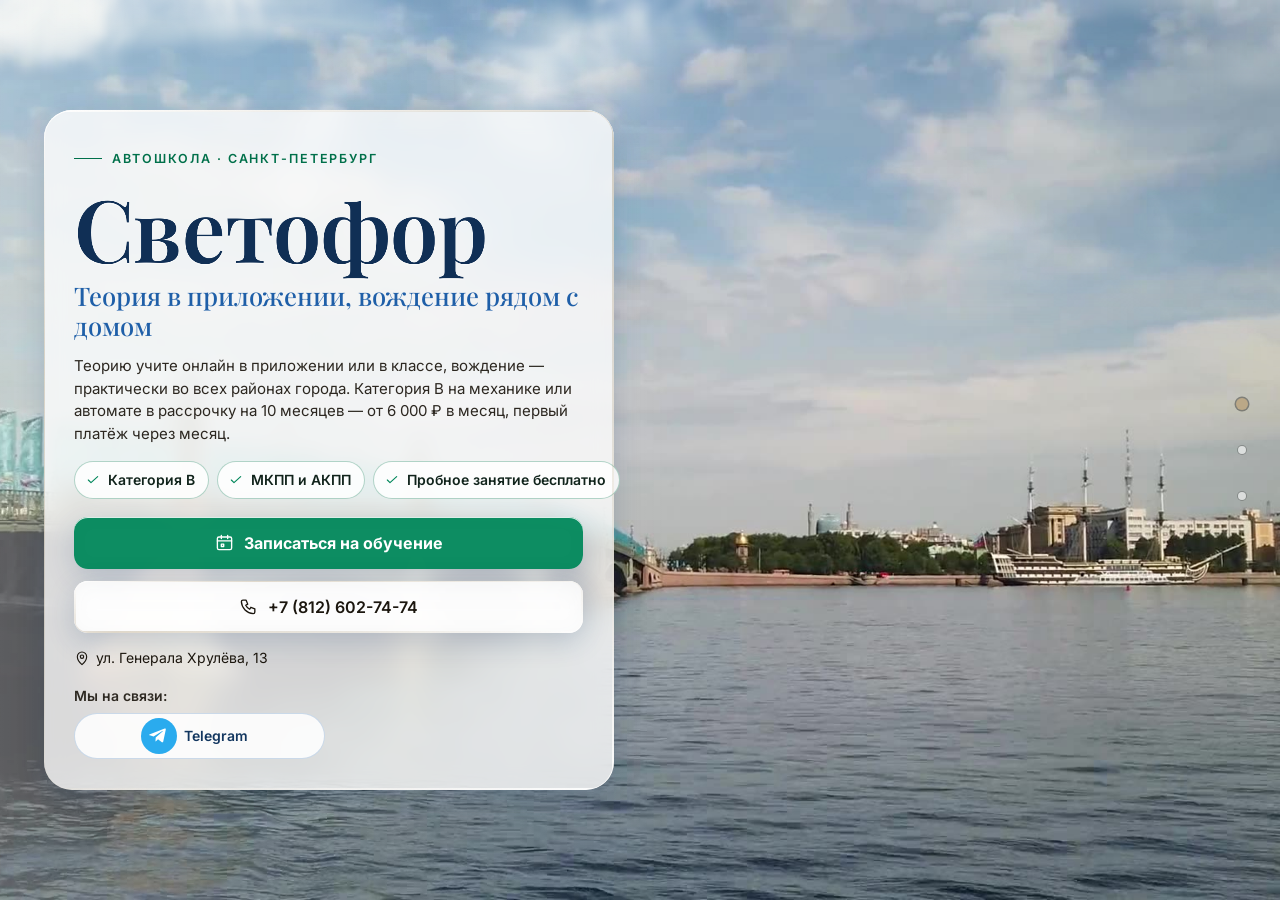
==== index.html @ c4e48874 "Автошкола «Светофор»: этап 1 — главная, цены, контакты (яркая версия)" ====
<!DOCTYPE html>
<html lang="ru" data-theme="light">
<head>
<meta charset="utf-8">
<meta name="viewport" content="width=device-width, initial-scale=1, viewport-fit=cover">
<title>Автошкола «Светофор» — права категории B в Санкт-Петербурге: теория в приложении, рассрочка от 6 000 ₽ в месяц</title>
<meta name="description" content="Автошкола «Светофор»: категория B на механике или автомате, теория онлайн в приложении или в классе, вождение практически во всех районах Петербурга. Рассрочка на 10 месяцев — от 6 000 ₽ в месяц. Телефон +7 (812) 602-74-74.">
<meta name="robots" content="noindex, nofollow, noarchive">
<meta name="geo.region" content="RU-SPE">
<meta name="geo.placename" content="Санкт-Петербург">
<meta name="geo.position" content="59.8944504;30.4585142">
<meta name="ICBM" content="59.8944504, 30.4585142">
<meta property="og:type" content="website">
<meta property="og:locale" content="ru_RU">
<meta property="og:site_name" content="Автошкола «Светофор»">
<meta property="og:title" content="Автошкола «Светофор» — права категории B в Санкт-Петербурге: теория в приложении, рассрочка от 6 000 ₽ в месяц">
<meta property="og:description" content="Автошкола «Светофор»: категория B на механике или автомате, теория онлайн в приложении или в классе, вождение практически во всех районах Петербурга. Рассрочка на 10 месяцев — от 6 000 ₽ в месяц. Телефон +7 (812) 602-74-74.">
<meta name="twitter:card" content="summary_large_image">
<meta name="twitter:title" content="Автошкола «Светофор» — права категории B в Санкт-Петербурге: теория в приложении, рассрочка от 6 000 ₽ в месяц">
<meta name="twitter:description" content="Автошкола «Светофор»: категория B на механике или автомате, теория онлайн в приложении или в классе, вождение практически во всех районах Петербурга. Рассрочка на 10 месяцев — от 6 000 ₽ в месяц. Телефон +7 (812) 602-74-74.">
<meta name="theme-color" content="#eefaf5">
<link rel="icon" href="data:image/svg+xml,%3Csvg%20xmlns%3D%22http%3A//www.w3.org/2000/svg%22%20viewBox%3D%220%200%2064%2064%22%3E%3Crect%20width%3D%2264%22%20height%3D%2264%22%20rx%3D%2214%22%20fill%3D%22%231f5fa8%22/%3E%3Ccircle%20cx%3D%2232%22%20cy%3D%2232%22%20r%3D%2217%22%20fill%3D%22none%22%20stroke%3D%22%23fff%22%20stroke-width%3D%225%22/%3E%3Ccircle%20cx%3D%2232%22%20cy%3D%2232%22%20r%3D%225%22%20fill%3D%22%23ffc54d%22/%3E%3C/svg%3E">
<script>document.documentElement.classList.add('js');try{var _i=parseInt(localStorage.getItem('nb_fs2'),10),_f=[1,1.15,1.3,1.5][_i];if(_f)document.documentElement.style.setProperty('--fs',_f)}catch(e){}</script>
<style id="hero-timing">:root{--hero-d:1.2s}</style>
<link rel="preload" as="image" href="img/hero-poster.jpg" fetchpriority="high">
<!-- шрифты лежат внутри сайта: Google Fonts у российской аудитории режется -->
<style>
@font-face{font-family:'Inter';font-style:normal;font-weight:400;font-display:swap;src:url(assets/fonts/inter-400-cyrillic-ext.woff2) format('woff2');unicode-range:U+0460-052F, U+1C80-1C8A, U+20B4, U+2DE0-2DFF, U+A640-A69F, U+FE2E-FE2F}
@font-face{font-family:'Inter';font-style:normal;font-weight:400;font-display:swap;src:url(assets/fonts/inter-400-cyrillic.woff2) format('woff2');unicode-range:U+0301, U+0400-045F, U+0490-0491, U+04B0-04B1, U+2116}
@font-face{font-family:'Inter';font-style:normal;font-weight:400;font-display:swap;src:url(assets/fonts/inter-400-latin-ext.woff2) format('woff2');unicode-range:U+0100-02BA, U+02BD-02C5, U+02C7-02CC, U+02CE-02D7, U+02DD-02FF, U+0304, U+0308, U+0329, U+1D00-1DBF, U+1E00-1E9F, U+1EF2-1EFF, U+2020, U+20A0-20AB, U+20AD-20C0, U+2113, U+2C60-2C7F, U+A720-A7FF}
@font-face{font-family:'Inter';font-style:normal;font-weight:400;font-display:swap;src:url(assets/fonts/inter-400-latin.woff2) format('woff2');unicode-range:U+0000-00FF, U+0131, U+0152-0153, U+02BB-02BC, U+02C6, U+02DA, U+02DC, U+0304, U+0308, U+0329, U+2000-206F, U+20AC, U+2122, U+2191, U+2193, U+2212, U+2215, U+FEFF, U+FFFD}
@font-face{font-family:'Inter';font-style:normal;font-weight:500;font-display:swap;src:url(assets/fonts/inter-500-cyrillic-ext.woff2) format('woff2');unicode-range:U+0460-052F, U+1C80-1C8A, U+20B4, U+2DE0-2DFF, U+A640-A69F, U+FE2E-FE2F}
@font-face{font-family:'Inter';font-style:normal;font-weight:500;font-display:swap;src:url(assets/fonts/inter-500-cyrillic.woff2) format('woff2');unicode-range:U+0301, U+0400-045F, U+0490-0491, U+04B0-04B1, U+2116}
@font-face{font-family:'Inter';font-style:normal;font-weight:500;font-display:swap;src:url(assets/fonts/inter-500-latin-ext.woff2) format('woff2');unicode-range:U+0100-02BA, U+02BD-02C5, U+02C7-02CC, U+02CE-02D7, U+02DD-02FF, U+0304, U+0308, U+0329, U+1D00-1DBF, U+1E00-1E9F, U+1EF2-1EFF, U+2020, U+20A0-20AB, U+20AD-20C0, U+2113, U+2C60-2C7F, U+A720-A7FF}
@font-face{font-family:'Inter';font-style:normal;font-weight:500;font-display:swap;src:url(assets/fonts/inter-500-latin.woff2) format('woff2');unicode-range:U+0000-00FF, U+0131, U+0152-0153, U+02BB-02BC, U+02C6, U+02DA, U+02DC, U+0304, U+0308, U+0329, U+2000-206F, U+20AC, U+2122, U+2191, U+2193, U+2212, U+2215, U+FEFF, U+FFFD}
@font-face{font-family:'Inter';font-style:normal;font-weight:600;font-display:swap;src:url(assets/fonts/inter-600-cyrillic-ext.woff2) format('woff2');unicode-range:U+0460-052F, U+1C80-1C8A, U+20B4, U+2DE0-2DFF, U+A640-A69F, U+FE2E-FE2F}
@font-face{font-family:'Inter';font-style:normal;font-weight:600;font-display:swap;src:url(assets/fonts/inter-600-cyrillic.woff2) format('woff2');unicode-range:U+0301, U+0400-045F, U+0490-0491, U+04B0-04B1, U+2116}
@font-face{font-family:'Inter';font-style:normal;font-weight:600;font-display:swap;src:url(assets/fonts/inter-600-latin-ext.woff2) format('woff2');unicode-range:U+0100-02BA, U+02BD-02C5, U+02C7-02CC, U+02CE-02D7, U+02DD-02FF, U+0304, U+0308, U+0329, U+1D00-1DBF, U+1E00-1E9F, U+1EF2-1EFF, U+2020, U+20A0-20AB, U+20AD-20C0, U+2113, U+2C60-2C7F, U+A720-A7FF}
@font-face{font-family:'Inter';font-style:normal;font-weight:600;font-display:swap;src:url(assets/fonts/inter-600-latin.woff2) format('woff2');unicode-range:U+0000-00FF, U+0131, U+0152-0153, U+02BB-02BC, U+02C6, U+02DA, U+02DC, U+0304, U+0308, U+0329, U+2000-206F, U+20AC, U+2122, U+2191, U+2193, U+2212, U+2215, U+FEFF, U+FFFD}
@font-face{font-family:'Inter';font-style:normal;font-weight:700;font-display:swap;src:url(assets/fonts/inter-700-cyrillic-ext.woff2) format('woff2');unicode-range:U+0460-052F, U+1C80-1C8A, U+20B4, U+2DE0-2DFF, U+A640-A69F, U+FE2E-FE2F}
@font-face{font-family:'Inter';font-style:normal;font-weight:700;font-display:swap;src:url(assets/fonts/inter-700-cyrillic.woff2) format('woff2');unicode-range:U+0301, U+0400-045F, U+0490-0491, U+04B0-04B1, U+2116}
@font-face{font-family:'Inter';font-style:normal;font-weight:700;font-display:swap;src:url(assets/fonts/inter-700-latin-ext.woff2) format('woff2');unicode-range:U+0100-02BA, U+02BD-02C5, U+02C7-02CC, U+02CE-02D7, U+02DD-02FF, U+0304, U+0308, U+0329, U+1D00-1DBF, U+1E00-1E9F, U+1EF2-1EFF, U+2020, U+20A0-20AB, U+20AD-20C0, U+2113, U+2C60-2C7F, U+A720-A7FF}
@font-face{font-family:'Inter';font-style:normal;font-weight:700;font-display:swap;src:url(assets/fonts/inter-700-latin.woff2) format('woff2');unicode-range:U+0000-00FF, U+0131, U+0152-0153, U+02BB-02BC, U+02C6, U+02DA, U+02DC, U+0304, U+0308, U+0329, U+2000-206F, U+20AC, U+2122, U+2191, U+2193, U+2212, U+2215, U+FEFF, U+FFFD}
@font-face{font-family:'Playfair Display';font-style:normal;font-weight:500;font-display:swap;src:url(assets/fonts/playfair-display-500-cyrillic.woff2) format('woff2');unicode-range:U+0301, U+0400-045F, U+0490-0491, U+04B0-04B1, U+2116}
@font-face{font-family:'Playfair Display';font-style:normal;font-weight:500;font-display:swap;src:url(assets/fonts/playfair-display-500-latin-ext.woff2) format('woff2');unicode-range:U+0100-02BA, U+02BD-02C5, U+02C7-02CC, U+02CE-02D7, U+02DD-02FF, U+0304, U+0308, U+0329, U+1D00-1DBF, U+1E00-1E9F, U+1EF2-1EFF, U+2020, U+20A0-20AB, U+20AD-20C0, U+2113, U+2C60-2C7F, U+A720-A7FF}
@font-face{font-family:'Playfair Display';font-style:normal;font-weight:500;font-display:swap;src:url(assets/fonts/playfair-display-500-latin.woff2) format('woff2');unicode-range:U+0000-00FF, U+0131, U+0152-0153, U+02BB-02BC, U+02C6, U+02DA, U+02DC, U+0304, U+0308, U+0329, U+2000-206F, U+20AC, U+2122, U+2191, U+2193, U+2212, U+2215, U+FEFF, U+FFFD}
@font-face{font-family:'Playfair Display';font-style:normal;font-weight:600;font-display:swap;src:url(assets/fonts/playfair-display-600-cyrillic.woff2) format('woff2');unicode-range:U+0301, U+0400-045F, U+0490-0491, U+04B0-04B1, U+2116}
@font-face{font-family:'Playfair Display';font-style:normal;font-weight:600;font-display:swap;src:url(assets/fonts/playfair-display-600-latin-ext.woff2) format('woff2');unicode-range:U+0100-02BA, U+02BD-02C5, U+02C7-02CC, U+02CE-02D7, U+02DD-02FF, U+0304, U+0308, U+0329, U+1D00-1DBF, U+1E00-1E9F, U+1EF2-1EFF, U+2020, U+20A0-20AB, U+20AD-20C0, U+2113, U+2C60-2C7F, U+A720-A7FF}
@font-face{font-family:'Playfair Display';font-style:normal;font-weight:600;font-display:swap;src:url(assets/fonts/playfair-display-600-latin.woff2) format('woff2');unicode-range:U+0000-00FF, U+0131, U+0152-0153, U+02BB-02BC, U+02C6, U+02DA, U+02DC, U+0304, U+0308, U+0329, U+2000-206F, U+20AC, U+2122, U+2191, U+2193, U+2212, U+2215, U+FEFF, U+FFFD}
/* ===== Notary site — generator stylesheet (light warm base, dark theme by toggle) ===== */
:root{
  --p100:#665230; --p90:#97825e; --p80:#bba887; --p70:#c2b9a9; --p50:#dad5ce; --p40:#e0dedb;
  --p30:#eeece9; --p20:#f1f1f0; --p10:#f8f8f8; --n100:#0e0f11; --n90:#3c404b; --n10:#fff;

  --bg:var(--p10); --bg2:var(--p20); --bg3:var(--p30); --card:var(--n10); --text:var(--n100); --muted:var(--n90);
  --line:var(--p50); --line2:var(--p40); --accent:var(--p90); --accent-d:var(--p100); --accent-l:var(--p80); --accent-soft:var(--p30);
  --on-accent:#fff; --shadow:0 1px 10px rgba(51,51,51,.10); --shadow-lg:0 12px 40px rgba(30,24,10,.14);
  --hero-ov1:rgba(14,15,17,.72); --hero-ov2:rgba(14,15,17,.30); --sec-ov:rgba(248,248,248,.72);
  --ok:#2e8b57; --bad:#b4453b;
  /* те же цвета составляющими: rgba() понимают все браузеры, color-mix() — нет */
  --bg-rgb:248,248,248; --card-rgb:255,255,255; --accent-rgb:151,130,94; --ok-rgb:46,139,87;

  --zc:var(--fs); --fs:1; --vwu:calc(1vw / var(--fs)); --vhu:calc(1vh / var(--fs));   /* масштаб текста (А−/А+) и «честные» vw/vh под ним */
  --hdr-h:68px; --bar-h:70px; --vh:calc(100*var(--vhu)); --gap:24px; --radius:14px; --radius-s:10px;
  --font:"Inter",Tahoma,Arial,sans-serif; --serif:"Playfair Display",Georgia,"Times New Roman",serif;
  --ease:cubic-bezier(.65,.05,.36,1); --speed:520ms;
}
html[data-theme="dark"]{
  --bg:#17150f; --bg2:#1d1a13; --bg3:#252117; --card:#221e15; --text:#f1ebdf; --muted:#b9ae98;
  --line:#3a3325; --line2:#2f2a1e; --accent:#c9b17f; --accent-d:#e0cf9f; --accent-l:#8d7b58; --accent-soft:#2a251a;
  --on-accent:#17150f; --shadow:0 1px 12px rgba(0,0,0,.45); --shadow-lg:0 14px 40px rgba(0,0,0,.55);
  --hero-ov1:rgba(10,9,6,.80); --hero-ov2:rgba(10,9,6,.40); --sec-ov:rgba(16,15,12,.76);
  --bg-rgb:23,21,15; --card-rgb:34,30,21; --accent-rgb:201,177,127;
}

*,*::before,*::after{box-sizing:border-box}
/* А−/А+: весь сайт — шапка, плашки, меню, формы, окна — растёт пропорционально, как при увеличении масштаба в браузере */
html{-webkit-text-size-adjust:100%;scroll-behavior:auto;zoom:var(--fs,1)}
html,body{height:100%;margin:0;overflow:hidden;background:var(--bg);color:var(--text);
  font-family:var(--font);font-size:16px;line-height:1.55;-webkit-font-smoothing:antialiased}
body{overscroll-behavior:none;position:relative}
a{color:inherit;text-decoration:none}
img{display:block;max-width:100%}
button{font:inherit;color:inherit;background:none;border:0;padding:0;cursor:pointer}
input,select,textarea{font:inherit;color:inherit}
h1,h2,h3,h4,p{margin:0}
ul{margin:0;padding:0;list-style:none}
svg{display:block}
.ico{width:22px;height:22px;stroke:currentColor;fill:none;stroke-width:1.7;stroke-linecap:round;stroke-linejoin:round;flex:none}
.vh{position:absolute!important;width:1px;height:1px;overflow:hidden;clip:rect(0 0 0 0);white-space:nowrap}

/* ---------- typography helpers ---------- */
.kicker{display:inline-flex;align-items:center;gap:10px;font-size:13px;font-weight:600;letter-spacing:.14em;text-transform:uppercase;color:var(--accent)}
.kicker::before{content:"";width:28px;height:1px;background:var(--accent)}
.h2{font-size:clamp(26px,calc(3.2*var(--vwu,1vw)),40px);font-weight:600;letter-spacing:-.02em;line-height:1.12;margin-top:10px}
.lead{color:var(--muted);font-size:17px;max-width:640px;margin-top:12px}
.sec-head{margin-bottom:28px}
#contacts .sec-head{margin-bottom:18px}

/* ---------- buttons ---------- */
.btn{display:inline-flex;align-items:center;justify-content:center;gap:10px;min-height:48px;padding:0 22px;border-radius:999px;
  font-weight:600;font-size:15px;line-height:1;border:1.5px solid transparent;transition:background .25s,color .25s,border-color .25s,transform .2s,box-shadow .25s;white-space:nowrap}
.btn:active{transform:translateY(1px)}
.btn-primary{background:var(--accent-d);color:var(--on-accent);border-color:var(--accent-d)}
.btn-primary:hover{background:var(--accent);border-color:var(--accent);color:#fff}
html[data-theme="dark"] .btn-primary:hover{color:#17150f}
.btn-ghost{border-color:var(--line);color:var(--text);background:var(--card)}
.btn-ghost:hover{border-color:var(--accent);color:var(--accent-d)}
.btn-light{background:rgba(255,255,255,.14);color:#fff;border-color:rgba(255,255,255,.55);backdrop-filter:blur(6px)}
.btn-light:hover{background:#fff;color:var(--n100)}
.btn-white{background:#fff;color:var(--n100);border-color:#fff}
.btn-white:hover{background:var(--p30);border-color:var(--p30)}
.btn .ico{width:18px;height:18px}
.btn-sm{min-height:44px;padding:0 16px;font-size:14px}

/* ---------- header ---------- */
.hdr{position:fixed;top:0;left:0;right:0;height:var(--hdr-h);z-index:200;display:flex;align-items:center;
  zoom:calc(1 / var(--zc,1)); --vwu:1vw; --vhu:1vh;   /* А−/А+ шапку не трогают: она всегда как при 100 % (страница в zoom, шапка — встречный zoom) */
  background:rgba(var(--bg-rgb),.88);backdrop-filter:blur(12px);-webkit-backdrop-filter:blur(12px);
  border-bottom:1px solid var(--line2);transition:background .3s}
.hdr-in{width:100%;max-width:1280px;margin:0 auto;padding:0 28px;display:flex;align-items:center;gap:24px}
.brand{display:flex;align-items:center;gap:12px;min-width:0;min-height:44px}
.mono-img{object-fit:contain;background:#fff;padding:2px;box-sizing:border-box}
.mono{width:42px;height:42px;border-radius:12px;background:var(--accent-d);color:var(--on-accent);display:grid;place-items:center;
  font-family:var(--serif);font-size:20px;font-weight:600;flex:none;letter-spacing:.02em}
.brand-t{display:flex;flex-direction:column;line-height:1.15;min-width:0}
.brand-n{font-weight:600;font-size:15px;white-space:nowrap;overflow:hidden;text-overflow:ellipsis}
.brand-s{font-size:13px;color:var(--muted);white-space:nowrap;overflow:hidden;text-overflow:ellipsis}
.nav{display:flex;align-items:center;gap:4px;margin-left:auto}
.nav > li{position:relative}
.nav-a{display:inline-flex;align-items:center;gap:6px;min-height:44px;padding:10px 12px;border-radius:8px;font-size:14px;font-weight:500;color:var(--text);opacity:.8;transition:opacity .2s,background .2s}
.nav-a:hover,.nav-a.cur,.nav > li.open > .nav-a{opacity:1;background:var(--bg3)}
.nav-a .chev{width:14px;height:14px;transition:transform .25s}
.nav > li.open > .nav-a .chev{transform:rotate(180deg)}
.hdr-tools{display:flex;align-items:center;gap:6px;margin-left:8px}
.tool{width:44px;height:44px;border-radius:10px;display:grid;place-items:center;color:var(--text);opacity:.8;transition:background .2s,opacity .2s}
.tool:hover{background:var(--bg3);opacity:1}
.tool .ico{width:20px;height:20px}
.tool-lang{width:auto;padding:0 10px;gap:6px;font-size:13px;font-weight:600;letter-spacing:.04em;display:flex;align-items:center}
.lang-wrap{position:relative}
.lang-dd{position:absolute;right:0;top:calc(100% + 8px);background:var(--card);border:1px solid var(--line);border-radius:12px;box-shadow:var(--shadow-lg);
  padding:6px;min-width:190px;display:none;z-index:210}
.lang-wrap.open .lang-dd{display:block}
.lang-dd button,.lang-dd a{display:flex;width:100%;align-items:center;gap:10px;min-height:44px;padding:9px 12px;border-radius:8px;font-size:14px;text-align:left}
.lang-dd button:hover,.lang-dd a:hover{background:var(--bg3)}
.lang-dd button.cur,.lang-dd a.cur{color:var(--accent-d);font-weight:600}
.lang-dd b{font-size:13px;letter-spacing:.08em;width:26px;color:var(--muted)}
.hdr-book{margin-left:4px}
.burger{display:none}
.moon,.sun{display:none}
html[data-theme="dark"] .sun{display:block}
html:not([data-theme="dark"]) .moon{display:block}

/* mega menu */
.mega{position:absolute;left:50%;top:calc(100% + 10px);transform:translateX(-50%);width:min(980px,calc(calc(100*var(--vwu,1vw)) - 40px));
  background:var(--card);border:1px solid var(--line);border-radius:16px;box-shadow:var(--shadow-lg);padding:20px;display:none;z-index:210}
.nav > li.open > .mega{display:block}
.mega-head{display:flex;justify-content:space-between;align-items:baseline;gap:16px;padding:0 6px 14px;border-bottom:1px solid var(--line2);margin-bottom:12px}
.mega-head b{font-size:14px}
.mega-head span{font-size:13px;color:var(--muted)}
.mega-grid{display:grid;grid-template-columns:repeat(2,1fr);gap:4px}
.mega-it{display:flex;gap:12px;align-items:flex-start;padding:10px 12px;border-radius:10px;text-align:left;width:100%;transition:background .2s}
.mega-it:hover{background:var(--bg3)}
.mega-it .cic{width:38px;height:38px;border-radius:10px;background:var(--accent-soft);color:var(--accent-d);display:grid;place-items:center;flex:none}
.mega-it .cic .ico{width:20px;height:20px}
.mega-it b{display:block;font-size:14px;font-weight:600}
.mega-it small{display:block;font-size:13px;color:var(--muted);line-height:1.35;margin-top:2px}
.mega-it em{font-style:normal;font-size:13px;color:var(--accent);margin-top:3px;display:block}

/* mobile menu */
.mmenu{position:fixed;top:calc(var(--hdr-h) / var(--zc,1));left:0;right:0;bottom:var(--bar-h);z-index:190;background:var(--bg);overflow-y:auto;padding:14px 18px 30px;display:none}
.mmenu.open{display:block}
.mmenu a,.mmenu .macc > button{display:flex;align-items:center;justify-content:space-between;width:100%;padding:14px 6px;border-bottom:1px solid var(--line2);font-size:17px;font-weight:500;text-align:left}
.mmenu .macc > button .chev{width:18px;height:18px;transition:transform .25s}
.mmenu .macc.open > button .chev{transform:rotate(180deg)}
.mmenu .macc-list{display:none;padding:4px 0 8px}
.mmenu .macc.open .macc-list{display:block}
.mmenu .macc-list button{display:flex;align-items:center;gap:12px;width:100%;padding:11px 8px;border-radius:10px;text-align:left;font-size:15px}
.mmenu .macc-list button:hover{background:var(--bg3)}
.mmenu .macc-list .cic{width:32px;height:32px;border-radius:8px;background:var(--accent-soft);color:var(--accent-d);display:grid;place-items:center;flex:none}
.mmenu .macc-list .cic .ico{width:17px;height:17px}
.mmenu-foot{display:flex;flex-wrap:wrap;gap:8px;margin-top:18px}
.mmenu-foot .btn{flex:1}

/* ---------- full-page scroller ---------- */
.fp{position:relative;width:100%;height:var(--vh);overflow:hidden}
.fp-track{will-change:transform;transition:transform var(--speed) var(--ease)}
.fp-track.no-anim{transition:none}
.sec{position:relative;height:var(--vh);width:100%;overflow:hidden}
.sec-scroll{height:100%;overflow-y:auto;overflow-x:hidden;display:flex;flex-direction:column;
  padding:calc(var(--hdr-h) / var(--zc,1) + 20px) 28px calc(var(--bar-h) + 96px);-webkit-overflow-scrolling:touch;scrollbar-width:thin;scrollbar-color:var(--line) transparent}
.wrap{margin:auto;width:100%;max-width:1180px}
.sec-alt{background:var(--bg2)}

/* reveal animation */
.rv{opacity:0;transform:translateY(18px);transition:opacity .7s ease,transform .7s ease;transition-delay:calc(var(--i,0) * 90ms)}
.sec.active .rv{opacity:1;transform:none}

/* side dots */
.dots{position:fixed;right:16px;top:50%;transform:translateY(-50%);z-index:150;display:flex;flex-direction:column;gap:2px}
.dots button{position:relative;width:44px;height:44px;display:grid;place-items:center}
.dots button::after{content:"";width:8px;height:8px;border-radius:50%;background:var(--muted);opacity:.45;transition:transform .25s,opacity .25s,background .25s}
.dots button:hover::after{opacity:.9}
.dots button.cur::after{background:var(--accent);opacity:1;transform:scale(1.5)}
.dots button span{position:absolute;right:32px;top:50%;transform:translateY(-50%) translateX(6px);background:var(--n100);color:#fff;font-size:13px;
  padding:5px 10px;border-radius:6px;white-space:nowrap;opacity:0;pointer-events:none;transition:opacity .2s,transform .2s}
.dots button:hover span{opacity:1;transform:translateY(-50%)}
.sec-hero ~ .dots{color:#fff}
body[data-sec="0"] .dots button::after{background:#fff}
body[data-sec="0"] .dots button.cur::after{background:var(--p80)}

.sec:not(.sec-hero) .sec-scroll{position:relative;z-index:1}

.status{display:inline-flex;align-items:center;gap:8px;padding:8px 14px 8px 10px;border-radius:999px;background:rgba(255,255,255,.12);border:1px solid rgba(255,255,255,.28);font-size:13px;backdrop-filter:blur(6px)}
.status i{width:9px;height:9px;border-radius:50%;background:#7bd389;box-shadow:0 0 0 3px rgba(123,211,137,.28)}
.status.closed i{background:#f08a7e;box-shadow:0 0 0 3px rgba(240,138,126,.28)}
.status.soon i{background:#f0c674;box-shadow:0 0 0 3px rgba(240,198,116,.28)}
.status span{opacity:.85}
.addr-link{display:inline-flex;align-items:center;gap:6px;border-bottom:1px solid currentColor;padding:13px 0 14px;margin:-13px 0 -14px;transition:color .2s}
.addr-link:hover{color:var(--accent)}
.addr-link .ico{width:16px;height:16px}

/* ---------- services ---------- */
.svc-grid{display:grid;grid-template-columns:repeat(5,1fr);gap:14px}
.svc{display:flex;flex-direction:column;align-items:flex-start;gap:10px;padding:18px 16px 16px;border-radius:var(--radius);background:var(--card);border:1px solid var(--line2);
  text-align:left;min-height:170px;transition:transform .25s,box-shadow .25s,border-color .25s;position:relative}
.svc:hover{transform:translateY(-3px);box-shadow:var(--shadow-lg);border-color:var(--accent-l)}
.svc .cic{width:44px;height:44px;border-radius:12px;background:var(--accent-soft);color:var(--accent-d);display:grid;place-items:center}
.svc b{font-size:15px;font-weight:600;line-height:1.3}
.svc small{font-size:13px;color:var(--muted);line-height:1.35}
.svc em{font-style:normal;font-size:13px;color:var(--accent);margin-top:auto;padding-top:6px;display:inline-flex;align-items:center;gap:4px}
.svc em .ico{width:12px;height:12px}

/* ---------- about ---------- */
.about{display:grid;grid-template-columns:1.15fr .85fr;gap:48px;align-items:start}
.about-txt p{color:var(--muted);margin-top:14px;font-size:16px}
.about-txt p:first-of-type{color:var(--text)}
.quote{margin-top:22px;padding:16px 20px;border-left:3px solid var(--accent);background:var(--card);border-radius:0 12px 12px 0;font-family:var(--serif);font-size:18px;line-height:1.45;color:var(--text)}
.creds{display:grid;gap:10px}
.cred{display:flex;gap:14px;align-items:center;padding:14px 16px;border-radius:12px;background:var(--card);border:1px solid var(--line2)}
.cred .cic{width:40px;height:40px;border-radius:10px;background:var(--accent-soft);color:var(--accent-d);display:grid;place-items:center;flex:none}
.cred .cic .ico{width:20px;height:20px}
.cred small{display:block;font-size:13px;color:var(--muted);text-transform:uppercase;letter-spacing:.06em}
.cred b{display:block;font-size:15px;font-weight:600;line-height:1.3}
.chips{display:flex;flex-wrap:wrap;gap:8px;margin-top:16px}
.chips li{padding:8px 14px;border-radius:999px;border:1px solid var(--accent-l);color:var(--accent-d);font-size:13.5px;font-weight:500;background:var(--card)}
.strong-lbl{margin-top:22px;font-size:13px;text-transform:uppercase;letter-spacing:.1em;color:var(--muted)}

/* ---------- how ---------- */
.steps{display:grid;grid-template-columns:repeat(5,1fr);gap:16px;position:relative;margin-top:14px}
.steps::before{content:"";position:absolute;left:8%;right:8%;top:30px;height:1px;background:var(--line)}
.step{position:relative;padding:0 8px}
.step-n{width:60px;height:60px;border-radius:50%;background:var(--card);border:1.5px solid var(--accent-l);color:var(--accent-d);display:grid;place-items:center;
  font-family:var(--serif);font-size:24px;font-weight:600;position:relative;z-index:1;transition:background .4s,color .4s}
.sec.active .step-n{animation:pop .6s var(--ease) both;animation-delay:calc(var(--i) * 140ms + 150ms)}
@keyframes pop{0%{transform:scale(.6);opacity:0}60%{transform:scale(1.08);opacity:1}100%{transform:scale(1)}}
.step b{display:block;margin-top:16px;font-size:17px;font-weight:600}
.step p{color:var(--muted);font-size:14.5px;margin-top:6px}

/* ---------- reviews ---------- */
.reviews{display:grid;grid-template-columns:300px 1fr;gap:28px;align-items:start}
.rsum{background:var(--card);border:1px solid var(--line2);border-radius:var(--radius);padding:26px 24px;text-align:center}
.rsum .big{font-family:var(--serif);font-size:64px;line-height:1;font-weight:500;color:var(--accent-d)}
.stars{display:inline-flex;gap:3px;--fill:100%}
.stars svg{width:20px;height:20px}
.stars .st{fill:var(--line);stroke:none}
.stars .st.on{fill:#e7b73b}
.stars .st.half{fill:url(#halfgrad)}
.rsum .stars{margin-top:8px}
.rsum p{color:var(--muted);font-size:13.5px;margin-top:10px;line-height:1.4}
.rsum .btn{margin-top:16px;width:100%}
.rsum .gis{display:block;margin:10px 0 -14px;padding:14px 0;font-size:13px;color:var(--accent-d);text-decoration:underline;text-underline-offset:3px}
.rgrid{display:grid;grid-template-columns:repeat(2,1fr);gap:14px}
.rev{background:var(--card);border:1px solid var(--line2);border-radius:var(--radius);padding:20px;display:flex;flex-direction:column;gap:10px}
.rev .stars svg{width:15px;height:15px}
.rev p{font-size:14.5px;line-height:1.5;flex:1}
.rev p::before{content:"“";font-family:var(--serif);color:var(--accent);font-size:22px;line-height:0;margin-right:4px;vertical-align:-6px}
.rev-meta{display:flex;flex-wrap:wrap;justify-content:space-between;gap:4px 10px;align-items:baseline;font-size:13px;color:var(--muted)}
.rev-meta b{color:var(--text);font-weight:600}
.rev-src{display:inline-flex;align-items:center;gap:5px;white-space:nowrap;margin-left:auto}
.rev-src i{width:6px;height:6px;border-radius:50%;background:var(--accent)}
.rev-sample{color:var(--muted);font-style:italic;opacity:.85}
.rev-real{color:var(--accent-d);font-weight:600}
.rev-real i{background:var(--ok)}
.rev-is-real{border-color:var(--accent-l)}
.demo-note{margin-top:14px;max-width:760px;font-size:13.5px;line-height:1.45;color:var(--muted);background:var(--accent-soft);
  border-left:3px solid var(--accent);border-radius:0 8px 8px 0;padding:8px 12px}
.rnote{margin-top:14px;font-size:13px;color:var(--muted)}

/* ---------- faq ---------- */
.faq{display:grid;grid-template-columns:1fr 1fr;gap:0 32px;align-items:start}
.faq-col{display:flex;flex-direction:column}
.fq{border-bottom:1px solid var(--line)}
.fq > button{display:flex;width:100%;align-items:center;justify-content:space-between;gap:16px;min-height:44px;padding:16px 4px;text-align:left;font-weight:600;font-size:15.5px;line-height:1.35}
.fq > button .pl{width:26px;height:26px;border-radius:50%;border:1px solid var(--line);display:grid;place-items:center;flex:none;color:var(--accent-d);transition:transform .3s,background .3s}
.fq > button .pl .ico{width:14px;height:14px}
.fq.open > button .pl{transform:rotate(45deg);background:var(--accent-soft)}
.fq-a{display:grid;grid-template-rows:0fr;transition:grid-template-rows .35s var(--ease)}
.fq.open .fq-a{grid-template-rows:1fr}
.fq-a > div{overflow:hidden}
.fq-a p{color:var(--muted);font-size:14.5px;padding:0 4px 16px;line-height:1.55}
.fq-a .faq-note{font-size:13px;color:var(--accent-d);padding-bottom:6px}
.fq-a .faq-note:empty{display:none}

/* ---------- contacts ---------- */
.contacts{display:grid;grid-template-columns:1fr 1.05fr 1fr;gap:18px;align-items:stretch}
.contacts .cbox{padding:16px 18px}
.cbox{background:var(--card);border:1px solid var(--line2);border-radius:var(--radius);padding:20px}
.cl{display:grid;gap:12px}
.cl li{display:flex;gap:12px;align-items:flex-start}
.cl .cic{width:36px;height:36px;border-radius:10px;background:var(--accent-soft);color:var(--accent-d);display:grid;place-items:center;flex:none}
.cl .cic .ico{width:18px;height:18px}
.cl small{display:block;font-size:13px;color:var(--muted);text-transform:uppercase;letter-spacing:.06em}
.cl b{display:block;font-weight:500;font-size:15px;line-height:1.4}
.cl a.tel,.cl a.mail{display:block;padding:14px 0;margin:-14px 0}
.cl a.tel:hover,.cl a.mail:hover{color:var(--accent-d)}
.hours-link{display:inline-block;font-size:13px;color:var(--accent-d);text-decoration:underline;text-underline-offset:3px;padding:14px 0;margin:-14px 0}
.cl .msgs{display:flex;gap:8px;margin-top:4px;flex-wrap:wrap}
.cl .msgs a{display:inline-flex;align-items:center;gap:6px;padding:6px 10px;border-radius:8px;border:1px solid var(--line);font-size:13px;min-height:44px}
.cl .msgs a .ico{width:16px;height:16px}
.mapbox{display:flex;flex-direction:column;gap:12px;padding:12px}
.map{flex:1;min-height:280px;border-radius:10px;overflow:hidden;border:1px solid var(--line);background:var(--bg3);position:relative}
.map iframe{width:100%;height:100%;border:0;position:absolute;inset:0}
.map-actions{display:flex;gap:8px;flex-wrap:wrap}
.map-actions .btn{flex:1;min-height:44px;font-size:14px;padding:0 12px}

/* form */
.form h3{font-size:19px;font-weight:600}
.form .fdesc{color:var(--muted);font-size:13.5px;margin-top:6px}
.fg{display:grid;gap:8px;margin-top:12px}
.f2{display:grid;grid-template-columns:1fr 1fr;gap:10px}
.fld{display:flex;flex-direction:column;gap:4px}
.fld label{font-size:13px;color:var(--muted);font-weight:500}
.fld input,.fld select,.fld textarea{width:100%;background:var(--bg);border:1px solid var(--line);border-radius:10px;padding:8px 12px;font-size:14px;transition:border-color .2s,box-shadow .2s;min-height:44px}
.fld textarea{min-height:48px;resize:vertical}
.fld input:focus,.fld select:focus,.fld textarea:focus{outline:0;border-color:var(--accent);box-shadow:0 0 0 3px rgba(var(--accent-rgb),.22)}
.fld.err input,.fld.err select{border-color:var(--bad)}
.ferr{font-size:13px;color:var(--bad);display:none}
.fld.err .ferr{display:block}
.fnote{font-size:13px;color:var(--muted);margin-top:8px;line-height:1.4}
.fok{display:none;margin-top:10px;padding:10px 12px;border-radius:10px;background:rgba(var(--ok-rgb),.12);color:var(--ok);font-size:13.5px}
.fok.show{display:block}

.foot{margin-top:18px;padding-top:12px;padding-left:250px;flex-wrap:nowrap;align-items:flex-start;border-top:1px solid var(--line2);display:flex;justify-content:space-between;gap:16px;flex-wrap:wrap;font-size:13px;color:var(--muted)}
.foot p{max-width:none}
.foot .fl{white-space:nowrap;flex:none}
.foot .fl a{margin-left:14px;padding:14px 0;margin-top:-14px;margin-bottom:-14px;display:inline-block;min-width:44px;text-align:center;text-decoration:underline;text-underline-offset:3px}

/* ---------- bottom bar ---------- */
.bar{position:fixed;inset:auto 0 0;z-index:300;background:var(--card);box-shadow:0 -1px 10px rgba(51,51,51,.1);border-top:1px solid var(--line2);
  padding:6px 0;padding-bottom:calc(6px + env(safe-area-inset-bottom,0px))}
.bar-in{display:flex;justify-content:space-around;align-items:center;max-width:1080px;margin:0 auto}
.bi{display:flex;flex-direction:column;align-items:center;gap:5px;padding:8px 24px;border-radius:10px;font-size:13.5px;line-height:1;color:var(--text);opacity:.65;
  transition:opacity .3s,background .3s,color .3s;flex:1;max-width:190px;min-width:0}
.bi span{white-space:nowrap;max-width:100%;overflow:hidden;text-overflow:ellipsis}
.bi .ico{width:24px;height:24px}
.bi:hover{opacity:1;background:var(--bg3)}
.bi.cur{opacity:1;color:var(--accent-d)}


/* ---------- modals ---------- */
.modal{position:fixed;inset:0;z-index:400;background:rgba(14,15,17,.62);display:none;align-items:center;justify-content:center;padding:20px}
.modal.open{display:flex}
.mbox{background:var(--card);color:var(--text);border-radius:18px;width:100%;max-width:560px;max-height:min(calc(86*var(--vhu,1vh)),860px);overflow:auto;padding:26px 26px 22px;position:relative;box-shadow:var(--shadow-lg);
  animation:mup .3s var(--ease)}
@keyframes mup{from{opacity:0;transform:translateY(16px) scale(.98)}to{opacity:1;transform:none}}
.mbox-lg{max-width:760px}
.mclose{position:absolute;top:12px;right:12px;width:44px;height:44px;border-radius:50%;display:grid;place-items:center;color:var(--muted)}
.mclose:hover{background:var(--bg3);color:var(--text)}
.mbox h3{font-size:22px;font-weight:600;padding-right:36px}
.mbox .msub{color:var(--muted);font-size:14px;margin-top:4px}
.hours-t{width:100%;border-collapse:collapse;margin-top:16px;font-size:15px}
.hours-t td{padding:9px 6px;border-bottom:1px solid var(--line2)}
.hours-t td:last-child{text-align:right;font-weight:500;white-space:nowrap}
.hours-t tr.today td{color:var(--accent-d);font-weight:600}
.hours-t tr.today td:first-child::after{content:" · " attr(data-today);font-weight:400;font-size:13px;color:var(--muted)}
.hours-t tr.off td:last-child{color:var(--muted);font-weight:400}
.mnote{margin-top:14px;padding:12px 14px;border-radius:10px;background:var(--bg2);font-size:13.5px;color:var(--muted)}
.mnote b{display:block;color:var(--text);margin-bottom:3px;font-size:13px}
.mcontacts{display:flex;flex-wrap:wrap;gap:8px;margin-top:14px}
.mcontacts a{display:inline-flex;align-items:center;gap:7px;min-height:44px;padding:9px 13px;border-radius:10px;border:1px solid var(--line);font-size:13.5px}
.mcontacts a .ico{width:16px;height:16px}
.mcontacts a:hover{border-color:var(--accent)}
/* способы записи: позвонить, написать на почту, заказать обратный звонок */
.bk-opts{display:grid;gap:10px;margin-top:14px}
.bk-opt{display:flex;align-items:center;gap:14px;min-height:60px;padding:10px 16px;border-radius:14px;border:1px solid var(--line);background:var(--bg3);color:var(--text);font-size:16px;font-weight:600;text-align:left;text-decoration:none;transition:border-color .2s,background .2s}
.bk-opt:hover{border-color:var(--accent);background:var(--accent-soft)}
.bk-opt .ico{width:24px;height:24px;color:var(--accent-d);flex:none}
.bk-opt small{display:block;font-weight:400;font-size:13px;color:var(--muted);margin-top:1px}
.mbox-book{max-width:440px}
/* оплата значками, подпись у общего телефона */
.pay-pills{display:flex;flex-wrap:wrap;gap:6px;margin-top:5px}
.pay-pill{display:inline-flex;align-items:center;gap:6px;padding:4px 11px 4px 9px;border-radius:999px;border:1px solid var(--line);background:var(--bg3);font-size:13px;font-weight:600;line-height:1.3;white-space:nowrap}
.pay-pill .ico{width:15px;height:15px;color:var(--accent-d)}
.pay-pill.pay-logo{background:#fff;border-color:rgba(0,0,0,.12);padding:3px 11px;min-height:28px}
.pay-pill.pay-logo img{display:block;height:17px;width:auto}
.pay-pill.pay-logo img[src$="sbp.svg"]{height:20px}

.brand-t{display:flex;flex-direction:column;justify-content:center;gap:2px;line-height:1.1;min-width:0}
.brand-s{display:block;font-size:10.5px;font-weight:600;letter-spacing:.16em;text-transform:uppercase;color:var(--muted);white-space:nowrap;overflow:visible;text-overflow:clip}
.brand-n{font-size:16px;font-weight:600;white-space:nowrap;overflow:visible;text-overflow:clip}
.nav-a{white-space:nowrap}
#navServices{position:static}
.mega{max-height:calc(calc(100*var(--vhu,1vh)) - var(--hdr-h) - 24px);overflow-y:auto;top:calc(100% + 6px);width:min(980px,calc(calc(100*var(--vwu,1vw)) - 32px))}
@media screen and (max-width:760px){.mega-grid{grid-template-columns:1fr}}
@media screen and (max-width:479px){.brand-t{display:flex}.brand-s{font-size:9px;letter-spacing:.14em}.brand-n{font-size:12.5px;white-space:normal;line-height:1.12}}
.bk-inline{grid-template-columns:repeat(3,1fr);gap:8px}
.bk-inline .bk-opt{flex-direction:column;justify-content:center;gap:5px;min-height:76px;padding:9px 6px;font-size:13.5px;text-align:center;line-height:1.2}
.bk-inline .bk-opt .ico{width:22px;height:22px}
.bk-inline .bk-opt small{display:none}
/* services modal */
.svc-list{margin-top:16px;display:grid;grid-template-columns:1fr 1fr;gap:6px}
.svc-list button{display:flex;gap:10px;align-items:center;width:100%;min-height:44px;text-align:left;padding:10px 12px;border-radius:10px;font-size:14px;line-height:1.35;border:1px solid var(--line2);background:var(--bg)}
.svc-list button:hover{border-color:var(--accent);background:var(--accent-soft)}
.svc-list button .ico{width:16px;height:16px;color:var(--accent);margin-top:2px}
.mhint{font-size:13px;color:var(--muted);margin-top:12px}
.mhead{display:flex;gap:14px;align-items:center;padding-right:36px}
.mhead .cic{width:48px;height:48px;border-radius:12px;background:var(--accent-soft);color:var(--accent-d);display:grid;place-items:center;flex:none}

/* ---------- responsive ---------- */
@media (max-width:1200px){
  .svc-grid{grid-template-columns:repeat(5,1fr)}
  .svc{min-height:160px;padding:14px}
  .svc small{display:none}
}
@media screen and (max-width:991px){
  :root{--hdr-h:62px}
  .nav,.hdr-book{display:none}
  .burger{display:grid}
  .hdr-in{padding:0 18px;gap:12px}
}
@media (max-width:991px){
  :root{--bar-h:64px}
  .sec-scroll{padding:calc(var(--hdr-h) / var(--zc,1) + 16px) 22px calc(var(--bar-h) + 96px)}
  .dots{right:8px;gap:8px}
  .dots button span{display:none}
  .svc-grid{grid-template-columns:repeat(3,1fr);gap:10px}
  .svc{min-height:0}
  .about{grid-template-columns:1fr;gap:22px}
  .steps{grid-template-columns:repeat(5,1fr);gap:10px}
  .step-n{width:48px;height:48px;font-size:20px}
  .step b{font-size:15px}.step p{font-size:13px}
  .reviews{grid-template-columns:1fr;gap:16px}
  .rsum{display:flex;align-items:center;gap:18px;text-align:left;padding:16px 18px}
  .rsum .big{font-size:44px}.rsum .stars{margin:0}.rsum p{margin:0;flex:1}.rsum .btn{margin:0;width:auto}.rsum .gis{display:none}
  .faq{grid-template-columns:1fr;gap:0}
  .contacts{grid-template-columns:1fr 1fr}
  .foot{padding-left:0}
  .contacts .form{grid-column:1 / -1}
  .map{min-height:240px}
  .bi{padding:10px 12px;font-size:13px}
}
@media (max-width:767px){
  :root{--bar-h:62px}
  .h2{font-size:26px}
  .lead{font-size:15px}
  .sec-head{margin-bottom:18px}
  .sec-scroll{padding-left:16px;padding-right:16px}
  .svc-grid{grid-template-columns:repeat(2,1fr);gap:10px}
  .svc{padding:12px;gap:8px}
  .svc .cic{width:36px;height:36px}
  .svc b{font-size:13.5px}
  .svc em{display:none}
  .steps{grid-template-columns:1fr;gap:12px}
  .steps::before{left:24px;right:auto;top:10px;bottom:10px;height:auto;width:1px}
  .step{display:grid;grid-template-columns:48px 1fr;gap:14px;align-items:start;padding:0}
  .step-n{grid-row:1 / span 2}
  .step b{margin-top:10px;grid-column:2}
  .step p{grid-column:2;margin-top:2px}
  .rgrid{display:flex;overflow-x:auto;gap:12px;scroll-snap-type:x mandatory;padding-bottom:8px;margin:0 -16px;padding-left:16px;padding-right:16px;scrollbar-width:none}
  .rgrid::-webkit-scrollbar{display:none}
  .rev{flex:0 0 82%;scroll-snap-align:start}
  .rsum{flex-wrap:wrap;gap:12px}
  .rsum p{flex-basis:100%}
  .contacts{grid-template-columns:1fr;gap:14px}
  .contacts .form{grid-column:auto}
  .cbox{padding:16px}
  .map{min-height:220px}
  .f2{grid-template-columns:1fr}
  .foot{flex-direction:column;gap:8px;padding-left:0}
  .bi{padding:8px 4px;font-size:13px;gap:4px}
  .bi .ico{width:22px;height:22px}
  .sec-scroll{padding-bottom:calc(var(--bar-h) + 66px)}
  .mmenu{padding-bottom:80px}
  .demo-note{font-size:13px;padding:7px 10px}
  .mbox{padding:22px 18px 18px;border-radius:16px}
  .svc-list{grid-template-columns:1fr}
  .dots{right:6px;gap:0}
  .dots button{width:44px;height:44px}
  .dots button::after{width:6px;height:6px}
}
@media screen and (max-width:479px){
  :root{--hdr-h:58px}
  .mono{width:36px;height:36px;font-size:17px;border-radius:10px}
  .brand-n{font-size:14px}
  /* тапы в шапке доведены до 44px (см. .tool ниже) — на самой узкой ширине
     текстовому названию рядом с логотипом уже не хватает места без обрезки,
     поэтому в шапке оставляем только логотип-ссылку */
  .tool{width:44px;height:44px}
  .tool-lang{padding:0 8px;width:auto}
  .tool-lang .ico{display:none}
}
@media (max-width:479px){
  :root{--bar-h:60px}
  .svc{padding:11px 10px}
  .svc b{font-size:13px}
  .bi{padding:6px 2px;font-size:13px;gap:4px;width:100%;max-width:none;letter-spacing:-.01em}
  .bi .ico{width:20px;height:20px}
  .bar{padding:5px 0}
  .cl b{font-size:14px}
}
@media (max-height:640px) and (min-width:768px){
  .svc{min-height:0}
}
@media (prefers-reduced-motion:reduce){
  .fp-track{transition-duration:0s}
  .rv{transition:none;opacity:1;transform:none}
}


/* пометка «демонстрационный проект» в подвале */
.foot-demo{margin-top:.5em;font-size:13px;line-height:1.45;opacity:.62}
.foot-demo a{padding:14px 0;margin:-14px 0;display:inline-block;min-width:44px;text-decoration:underline}

/* --- материалы конторы (перенесённый контент клиента) --- */
.info-links{display:flex;flex-wrap:wrap;gap:10px;justify-content:center;margin-top:26px}
.info-links .ilink{display:inline-flex;align-items:center;gap:8px;min-height:44px;padding:9px 16px;border-radius:999px;border:1px solid var(--line);background:var(--card);color:var(--text);font:inherit;font-size:14px;cursor:pointer;transition:background .2s,border-color .2s}
.info-links .ilink:hover{border-color:var(--accent-d);background:var(--bg-alt)}
.info-tabs{display:flex;flex-wrap:wrap;gap:8px;margin:14px 0 4px}
.info-tabs button{min-height:44px;padding:7px 13px;border-radius:999px;border:1px solid var(--line);background:transparent;color:var(--text);font:inherit;font-size:13px;cursor:pointer}
.info-tabs button[aria-selected="true"]{background:var(--accent-d);border-color:var(--accent-d);color:#fff}
.info-body{max-height:min(calc(56*var(--vhu,1vh)),520px);overflow:auto;margin-top:10px;padding-right:4px}
.info-note{font-size:13px;opacity:.7;margin:6px 0 10px}
.info-i{border-bottom:1px solid var(--line)}
.info-i > button{width:100%;display:flex;justify-content:space-between;align-items:center;gap:12px;padding:13px 2px;background:none;border:0;color:inherit;font:inherit;font-weight:600;text-align:left;cursor:pointer}
.info-i > button .pl{width:26px;height:26px;border-radius:50%;border:1px solid var(--line);display:grid;place-items:center;flex:none;color:var(--accent-d);transition:transform .3s,background .3s}
.info-i > button .pl .ico{width:14px;height:14px}
.info-i.open > button .pl{transform:rotate(45deg);background:var(--accent-soft)}
.info-i > div{display:none;padding:0 2px 14px;font-size:15px;line-height:1.62}
.info-i.open > div{display:block}
.info-i p{margin:0 0 10px}
.info-i h4{margin:14px 0 6px;font-size:15px}
.info-i ul{margin:0 0 10px;padding-left:20px}
.info-i li{margin:0 0 5px}
.info-i table{width:100%;border-collapse:collapse;margin:0 0 12px;font-size:14px}
.info-i th,.info-i td{border:1px solid var(--line);padding:7px 9px;text-align:left;vertical-align:top}
.info-f{display:inline-flex;align-items:center;gap:7px;margin:0 8px 8px 0;min-height:44px;padding:7px 12px;border:1px solid var(--line);border-radius:8px;font-size:13px;text-decoration:none;color:var(--accent-d)}
.info-src{display:block;font-size:13px;opacity:.55;margin-top:8px}

/* мобильный: экран должен помещаться целиком, без прокрутки внутри секции —
   поэтому убираем самое объёмное (встроенная карта заменяется кнопкой) и поджимаем формы */
@media (max-width:760px){
  .mapbox .map{display:none}
  .mapbox{padding:0;background:none;border:0}
  /* карточка со списком контактов на телефоне не нужна: адрес, телефон, часы —
     в нижней плашке; прячем её целиком, иначе остаётся пустая рамка */
  #contacts .cbox-info{display:none}
  .foot{padding-left:0;font-size:13px;gap:8px}
  .foot .fl{white-space:normal;flex:1 1 auto}
  .foot .fl a{margin:-14px 12px -14px 0;padding:14px 0;display:inline-block}
  .form .fld{margin-bottom:8px}
  .reviews .rev:nth-child(n+4){display:none}
  .creds .cred:nth-child(n+4){display:none}
  /* второстепенное на телефоне убираем: метро и оплата есть в модалке часов,
     язык и удобное время можно написать в комментарии */
  .cl li.li-metro,.cl li.li-payment{display:none}
  .fld-lang,.fld-time{display:none}
  .foot [data-i18n="foot_disclaimer"]{display:none}
  .foot{padding-top:10px;font-size:13px}
  #about .sec-head .lead,#contacts .sec-head .lead,.form .fnote{display:none}
  /* на телефоне адрес, часы и телефоны всегда под рукой в нижней плашке,
     поэтому на экране контактов оставляем форму и кнопки карты */
  #about .quote,#about .about-txt p:nth-of-type(3){display:none}
  .creds .cred:nth-child(n+3){display:none}
}

/* ---------- размер текста и режим для слабовидящих ---------- */
.tool-a span{font-weight:700;font-size:13px;line-height:1;letter-spacing:.01em}
#hcBtn[aria-pressed="true"]{border-color:var(--accent-d);color:var(--accent-d)}

html[data-hc="1"]{
  --bg:#000; --bg2:#000; --bg3:#000; --card:#000; --text:#fff; --muted:#fff;
  --line:#fff; --line2:#fff; --accent:#ffe14d; --accent-d:#ffe14d; --accent-l:#ffe14d;
  --accent-soft:#000; --on-accent:#000; --shadow:none; --shadow-lg:none;
  --hero-ov1:rgba(0,0,0,.9); --hero-ov2:rgba(0,0,0,.85); --sec-ov:rgba(0,0,0,.92);
  --bg-rgb:0,0,0; --card-rgb:0,0,0; --accent-rgb:255,225,77;
}
html[data-hc="1"] body{background:#000;color:#fff}
html[data-hc="1"] .sec-bg,html[data-hc="1"] .hero-bg,html[data-hc="1"] .sec-photo{display:none!important}
html[data-hc="1"] *{text-shadow:none!important;box-shadow:none!important;backdrop-filter:none!important}
html[data-hc="1"] .card,html[data-hc="1"] .tool,html[data-hc="1"] .btn,
html[data-hc="1"] .chip,html[data-hc="1"] .tag{border:2px solid #fff!important;background:#000!important;color:#fff!important}
html[data-hc="1"] .btn-primary{background:#ffe14d!important;color:#000!important;border-color:#ffe14d!important}
html[data-hc="1"] .btn-primary *{color:#000!important}
html[data-hc="1"] .sec-scroll :where(p,li,span,small,b,strong,h1,h2,h3,h4,td,th,div){color:#fff!important;opacity:1!important}
html[data-hc="1"] a:not(.btn):not(.nav-a){text-decoration:underline;color:#ffe14d!important}
html[data-hc="1"] :focus-visible{outline:3px solid #ffe14d;outline-offset:2px}

/* палец должен попадать и по ширине, не только по высоте — правило в самом
   конце файла, чтобы точно не быть перебитым медиа-запросами/темой выше */
.tool,.tool-lang,.brand{min-width:44px}

</style>
<link rel="stylesheet" href="css/etalon.css?v=20261112f">
<link rel="stylesheet" href="css/title-b.css?v=20261112f">
<link rel="stylesheet" href="css/nevo.css?v=20261112f">
<link rel="stylesheet" href="css/school.css?v=1">
<script type="application/ld+json">{"@context": "https://schema.org", "@type": "DrivingSchool", "name": "Автошкола «Светофор»", "telephone": "+7 (812) 602-74-74", "email": "savtoschkola@yandex.ru", "sameAs": ["https://t.me/svetofor_avtoshkola"], "address": {"@type": "PostalAddress", "streetAddress": "ул. Генерала Хрулёва, 13", "addressLocality": "Санкт-Петербург", "addressCountry": "RU"}, "geo": {"@type": "GeoCoordinates", "latitude": 59.9948376, "longitude": 30.2848786}, "department": [], "hasOfferCatalog": {"@type": "OfferCatalog", "name": "Обучение вождению", "itemListElement": [{"@type": "Offer", "itemOffered": {"@type": "Course", "name": "Лайт  — В месяц"}, "price": "6000", "priceCurrency": "RUB"}, {"@type": "Offer", "itemOffered": {"@type": "Course", "name": "Стандарт  — В месяц"}, "price": "6800", "priceCurrency": "RUB"}, {"@type": "Offer", "itemOffered": {"@type": "Course", "name": "PRO  — В месяц"}, "price": "7980", "priceCurrency": "RUB"}]}, "legalName": "ПАО «СВЕТОФОР ГРУПП»"}</script>
</head>
<body data-sec="0">
<svg xmlns="http://www.w3.org/2000/svg" style="display:none" aria-hidden="true">
<!-- Font Awesome Free 5.13.0 by @fontawesome - https://fontawesome.com License - https://fontawesome.com/license/free (Icons: CC BY 4.0) --><symbol id="fa-wa" viewBox="0 0 448 512"><path fill="currentColor" stroke="none" d="M380.9 97.1C339 55.1 283.2 32 223.9 32c-122.4 0-222 99.6-222 222 0 39.1 10.2 77.3 29.6 111L0 480l117.7-30.9c32.4 17.7 68.9 27 106.1 27h.1c122.3 0 224.1-99.6 224.1-222 0-59.3-25.2-115-67.1-157zm-157 341.6c-33.2 0-65.7-8.9-94-25.7l-6.7-4-69.8 18.3L72 359.2l-4.4-7c-18.5-29.4-28.2-63.3-28.2-98.2 0-101.7 82.8-184.5 184.6-184.5 49.3 0 95.6 19.2 130.4 54.1 34.8 34.9 56.2 81.2 56.1 130.5 0 101.8-84.9 184.6-186.6 184.6zm101.2-138.2c-5.5-2.8-32.8-16.2-37.9-18-5.1-1.9-8.8-2.8-12.5 2.8-3.7 5.6-14.3 18-17.6 21.8-3.2 3.7-6.5 4.2-12 1.4-32.6-16.3-54-29.1-75.5-66-5.7-9.8 5.7-9.1 16.3-30.3 1.8-3.7.9-6.9-.5-9.7-1.4-2.8-12.5-30.1-17.1-41.2-4.5-10.8-9.1-9.3-12.5-9.5-3.2-.2-6.9-.2-10.6-.2-3.7 0-9.7 1.4-14.8 6.9-5.1 5.6-19.4 19-19.4 46.3 0 27.3 19.9 53.7 22.6 57.4 2.8 3.7 39.1 59.7 94.8 83.8 35.2 15.2 49 16.5 66.6 13.9 10.7-1.6 32.8-13.4 37.4-26.4 4.6-13 4.6-24.1 3.2-26.4-1.3-2.5-5-3.9-10.5-6.6z"/></symbol><symbol id="fa-tg" viewBox="0 0 448 512"><path fill="currentColor" stroke="none" d="M446.7 98.6l-67.6 318.8c-5.1 22.5-18.4 28.1-37.3 17.5l-103-75.9-49.7 47.8c-5.5 5.5-10.1 10.1-20.7 10.1l7.4-104.9 190.9-172.5c8.3-7.4-1.8-11.5-12.9-4.1L117.8 284 16.2 252.2c-22.1-6.9-22.5-22.1 4.6-32.7L418.2 66.4c18.4-6.9 34.5 4.1 28.5 32.2z"/></symbol><symbol id="fa-vk" viewBox="0 0 576 512"><path fill="currentColor" stroke="none" d="M545 117.7c3.7-12.5 0-21.7-17.8-21.7h-58.9c-15 0-21.9 7.9-25.6 16.7 0 0-30 73.1-72.4 120.5-13.7 13.7-20 18.1-27.5 18.1-3.7 0-9.4-4.4-9.4-16.9V117.7c0-15-4.2-21.7-16.6-21.7h-92.6c-9.4 0-15 7-15 13.5 0 14.2 21.2 17.5 23.4 57.5v86.8c0 19-3.4 22.5-10.9 22.5-20 0-68.6-73.4-97.4-157.4-5.8-16.3-11.5-22.9-26.6-22.9H38.8c-16.8 0-20.2 7.9-20.2 16.7 0 15.6 20 93.1 93.1 195.5C160.4 378.1 229 416 291.4 416c37.5 0 42.1-8.4 42.1-22.9 0-66.8-3.4-73.1 15.4-73.1 8.7 0 23.7 4.4 58.7 38.1 40 40 46.6 57.9 69 57.9h58.9c16.8 0 25.3-8.4 20.4-25-11.2-34.9-86.9-106.7-90.3-111.5-8.7-11.2-6.2-16.2 0-26.2.1-.1 72-101.3 79.4-135.6z"/></symbol>
<symbol id="ico-max" viewBox="0 0 24 24"><text x="12" y="15.6" text-anchor="middle" font-family="Arial,Helvetica,sans-serif" font-size="9.5" font-weight="700" fill="currentColor" stroke="none">max</text></symbol>
<symbol id="ico-home" viewBox="0 0 24 24"><path d="M3 11l9-8 9 8"/><path d="M5 10v10h14V10"/><path d="M10 20v-6h4v6"/></symbol>
<symbol id="ico-scroll" viewBox="0 0 24 24"><path d="M7 3h8l4 4v14H7z"/><path d="M15 3v4h4"/><path d="M10 12h6M10 16h6"/></symbol>
<symbol id="ico-heart" viewBox="0 0 24 24"><path d="M12 20s-7-4.4-7-10a4 4 0 0 1 7-2.5A4 4 0 0 1 19 10c0 5.6-7 10-7 10z"/></symbol>
<symbol id="ico-key" viewBox="0 0 24 24"><circle cx="8" cy="15" r="4"/><path d="M11 12l9-9M15 8l2 2M18 5l2 2"/></symbol>
<symbol id="ico-briefcase" viewBox="0 0 24 24"><rect x="3" y="7" width="18" height="13" rx="2"/><path d="M9 7V4h6v3M3 12h18"/></symbol>
<symbol id="ico-stamp" viewBox="0 0 24 24"><path d="M9 10V5a3 3 0 0 1 6 0v5"/><rect x="4" y="10" width="16" height="5" rx="1"/><path d="M7 15v4h10v-4"/></symbol>
<symbol id="ico-safe" viewBox="0 0 24 24"><rect x="3" y="4" width="18" height="16" rx="2"/><circle cx="12" cy="12" r="4"/><path d="M12 10v2l1.5 1.5M6 20v2M18 20v2"/></symbol>
<symbol id="ico-mail" viewBox="0 0 24 24"><rect x="3" y="5" width="18" height="14" rx="2"/><path d="M3 7l9 6 9-6"/></symbol>
<symbol id="ico-chip" viewBox="0 0 24 24"><rect x="6" y="6" width="12" height="12" rx="2"/><rect x="9" y="9" width="6" height="6"/><path d="M9 2v4M15 2v4M9 18v4M15 18v4M2 9h4M2 15h4M18 9h4M18 15h4"/></symbol>
<symbol id="ico-plus" viewBox="0 0 24 24"><circle cx="12" cy="12" r="9"/><path d="M12 8v8M8 12h8"/></symbol>
<symbol id="ico-plus-s" viewBox="0 0 24 24"><path d="M12 6v12M6 12h12"/></symbol>
<symbol id="ico-pin" viewBox="0 0 24 24"><path d="M12 22s7-6.2 7-12a7 7 0 0 0-14 0c0 5.8 7 12 7 12z"/><circle cx="12" cy="10" r="2.5"/></symbol>
<symbol id="ico-phone" viewBox="0 0 24 24"><path d="M5 4h4l2 5-2.5 1.5a11 11 0 0 0 5 5L15 13l5 2v4a2 2 0 0 1-2 2A16 16 0 0 1 3 6a2 2 0 0 1 2-2z"/></symbol>
<symbol id="ico-pen" viewBox="0 0 24 24"><path d="M4 20h4l10-10-4-4L4 16z"/><path d="M12.5 7.5l4 4"/></symbol>
<symbol id="ico-calendar" viewBox="0 0 24 24"><rect x="3" y="5" width="18" height="16" rx="2"/><path d="M3 10h18M8 3v4M16 3v4"/><path d="M8 14h3v3H8z"/></symbol>
<symbol id="ico-clock" viewBox="0 0 24 24"><circle cx="12" cy="12" r="9"/><path d="M12 7v5l3 2"/></symbol>
<symbol id="ico-telegram" viewBox="0 0 24 24"><path d="M21 4L3 11.5l6 2 2 6 3-4 5 3.5z"/><path d="M9 13.5l12-9.5"/></symbol>
<symbol id="ico-callback" viewBox="0 0 24 24"><path d="M5 4h4l2 5-2.5 1.5a11 11 0 0 0 5 5L15 13l5 2v4a2 2 0 0 1-2 2A16 16 0 0 1 3 6a2 2 0 0 1 2-2z"/><path d="M14.5 3.5h6v6M20.5 3.5l-6.5 6.5"/></symbol>
<symbol id="ico-metro" viewBox="0 0 24 24"><circle cx="12" cy="12" r="9"/><path d="M8 16V8l4 5 4-5v8"/></symbol>
<symbol id="ico-check" viewBox="0 0 24 24"><path d="M5 12l4 4L19 7"/></symbol>
<symbol id="ico-moon" viewBox="0 0 24 24"><path d="M20 14.5A8 8 0 0 1 9.5 4a8 8 0 1 0 10.5 10.5z"/></symbol>
<symbol id="ico-sun" viewBox="0 0 24 24"><circle cx="12" cy="12" r="4"/><path d="M12 2v2M12 20v2M2 12h2M20 12h2M4.9 4.9l1.4 1.4M17.7 17.7l1.4 1.4M4.9 19.1l1.4-1.4M17.7 6.3l1.4-1.4"/></symbol>
<symbol id="ico-globe" viewBox="0 0 24 24"><circle cx="12" cy="12" r="9"/><path d="M3 12h18M12 3a14 14 0 0 1 0 18M12 3a14 14 0 0 0 0 18"/></symbol>
<symbol id="ico-menu" viewBox="0 0 24 24"><path d="M4 7h16M4 12h16M4 17h16"/></symbol>
<symbol id="ico-x" viewBox="0 0 24 24"><path d="M6 6l12 12M18 6L6 18"/></symbol>
<symbol id="ico-chev" viewBox="0 0 24 24"><path d="M6 9l6 6 6-6"/></symbol>
<symbol id="ico-card" viewBox="0 0 24 24"><rect x="3" y="6" width="18" height="12" rx="2"/><path d="M3 10h18M7 15h4"/></symbol>
<symbol id="ico-cash" viewBox="0 0 24 24"><rect x="2.5" y="6" width="19" height="12" rx="2"/><circle cx="12" cy="12" r="2.6"/><path d="M6 12h.01M18 12h.01"/></symbol>
<symbol id="ico-shield" viewBox="0 0 24 24"><path d="M12 3l8 3v6c0 5-3.5 8-8 9-4.5-1-8-4-8-9V6z"/><path d="M9 12l2 2 4-4"/></symbol>
<symbol id="ico-hash" viewBox="0 0 24 24"><path d="M10 4L8 20M16 4l-2 16M4 9h17M3 15h17"/></symbol>
<symbol id="ico-users" viewBox="0 0 24 24"><circle cx="9" cy="8" r="3.5"/><path d="M2.5 20a6.5 6.5 0 0 1 13 0"/><circle cx="17" cy="9" r="2.5"/><path d="M15.5 14.5a5 5 0 0 1 6 5"/></symbol>
<symbol id="ico-award" viewBox="0 0 24 24"><circle cx="12" cy="9" r="6"/><path d="M8.5 14L7 22l5-3 5 3-1.5-8"/></symbol>
<symbol id="ico-route" viewBox="0 0 24 24"><circle cx="6" cy="18" r="2.5"/><circle cx="18" cy="6" r="2.5"/><path d="M8.5 18H14a3 3 0 0 0 0-6h-4a3 3 0 0 1 0-6h5.5"/></symbol>
<symbol id="ico-arrow" viewBox="0 0 24 24"><path d="M5 12h14M13 6l6 6-6 6"/></symbol>
<symbol id="ico-ext" viewBox="0 0 24 24"><path d="M14 4h6v6M20 4l-9 9"/><path d="M19 14v5a1 1 0 0 1-1 1H5a1 1 0 0 1-1-1V6a1 1 0 0 1 1-1h5"/></symbol>
<symbol id="ico-send" viewBox="0 0 24 24"><path d="M21 3L10 14"/><path d="M21 3l-7 18-4-7-7-4z"/></symbol>
<symbol id="ico-vk" viewBox="0 0 24 24"><rect x="3" y="3" width="18" height="18" rx="4"/><path d="M7 9c.5 4 2.5 6 5 6v-6m0 3c1.5 0 3-1.5 3-3m-3 3c1.5 0 3 1.5 3 3"/></symbol>
<symbol id="ico-copy" viewBox="0 0 24 24"><rect x="9" y="9" width="11" height="11" rx="2"/><path d="M5 15V6a2 2 0 0 1 2-2h9"/></symbol>
<symbol id="ico-eye" viewBox="0 0 24 24"><path d="M2 12s3.8-6.5 10-6.5S22 12 22 12s-3.8 6.5-10 6.5S2 12 2 12Z"/><circle cx="12" cy="12" r="3"/></symbol>
</svg>

<!-- ===== шапка: на первом экране скрыта, закрепляется со второго ===== -->
<header class="hdr" id="hdr">
  <div class="hdr-in">
    <a class="brand" href="#home" data-go="home" aria-label="Автошкола «Светофор»">
      <span class="brand-t"><span class="brand-s">Автошкола</span><span class="brand-n">Светофор</span></span>
    </a>
    <ul class="nav" id="nav"><li><a class="nav-a" href="#home" data-go="home">Главная</a></li><li><a class="nav-a" href="#services" data-go="services">Цены</a></li><li><a class="nav-a" href="#contacts" data-go="contacts">Контакты</a></li><li><a class="nav-a" href="credits.html">О сайте</a></li></ul>
    <div class="hdr-tools">
      <div class="hdr-a11y" role="group" aria-label="Размер текста, контраст и тема">
        <button class="tool tool-a" id="fsDown" type="button" title="Мельче" aria-label="Мельче"><span>А−</span></button>
        <button class="tool tool-a" id="fsUp" type="button" title="Крупнее" aria-label="Крупнее"><span>А+</span></button>
        <button class="tool" id="hcBtn" type="button" title="Для слабовидящих" aria-label="Для слабовидящих" aria-pressed="false"><svg class="ico"><use href="#ico-eye"/></svg></button>
        <button class="tool" id="themeBtn" type="button" title="Тёмная / светлая тема" aria-label="Тёмная / светлая тема"><svg class="ico moon"><use href="#ico-moon"/></svg><svg class="ico sun"><use href="#ico-sun"/></svg></button>
      </div>
      <a class="btn btn-primary btn-sm hdr-book" href="#book" data-modal="bookModal">Записаться на обучение</a>
      <a class="hdr-tel" href="tel:+78126027474" aria-label="Позвонить +7 (812) 602-74-74"><svg class="ico"><use href="#ico-phone"/></svg><span>+7 (812) 602-74-74</span></a>
      <button class="tool burger" id="burger" type="button" aria-controls="mmenu" aria-expanded="false" aria-label="Меню"><svg class="ico"><use href="#ico-menu"/></svg></button>
    </div>
  </div>
</header>

<nav class="mmenu" id="mmenu" aria-label="Меню">
  <a href="#home" data-go="home"><span>Главная</span></a>
  <a href="#services" data-go="services"><span>Цены</span></a>
  <a href="#contacts" data-go="contacts"><span>Контакты</span></a>
  <a href="credits.html"><span>О сайте</span></a>
  <div class="mm-set">
    <div class="mm-tools" role="group" aria-label="Размер текста, контраст и тема"><button type="button" data-proxy="#fsDown" aria-label="Мельче"><span>А−</span></button><button type="button" data-proxy="#fsUp" aria-label="Крупнее"><span>А+</span></button><button type="button" data-proxy="#hcBtn" aria-label="Для слабовидящих"><svg class="ico"><use href="#ico-eye"/></svg></button><button type="button" data-proxy="#themeBtn" aria-label="Тёмная / светлая тема"><svg class="ico moon"><use href="#ico-moon"/></svg><svg class="ico sun"><use href="#ico-sun"/></svg></button></div>
  </div>
  <div class="mmenu-foot">
    <a class="btn btn-primary" href="#book" data-modal="bookModal">Записаться на обучение</a>
    <a class="btn btn-ghost" href="tel:+78126027474"><svg class="ico"><use href="#ico-phone"/></svg>+7 (812) 602-74-74</a>
  </div>
</nav>

<main class="fp" id="fp">
  <div class="fp-track" id="track">

<!-- 1. HOME -->
    <section class="sec sec-hero active" id="home" data-title="nav_home">
      <div class="hero-bg" aria-hidden="true">
        <video class="hero-video" id="heroVideo" autoplay muted loop playsinline preload="auto" poster="img/hero-poster.jpg" disablepictureinpicture tabindex="-1"></video>
        <script>(function(){var v=document.getElementById('heroVideo');if(!v)return;var c=navigator.connection;if((window.matchMedia&&matchMedia('(prefers-reduced-motion:reduce)').matches)||(c&&c.saveData)){v.removeAttribute('autoplay');return}v.src=(window.matchMedia&&matchMedia('(max-width:768px)').matches)?'img/hero-video-mobile.mp4':'img/hero-video.mp4'})();</script>
        <canvas class="hero-clouds" id="heroClouds"></canvas>
      </div>
      <div class="sec-scroll"><div class="wrap">
        <div class="hero hero-plq glass glow">
          <span class="kicker rv" style="--i:0">Автошкола · Санкт-Петербург</span>
          <h1 class="hero-h1"><span class="hw" id="heroWord">Светофор</span><span class="hn rv" style="--i:1">Теория в приложении, вождение рядом с домом</span></h1>
          <p class="hero-lead rv" style="--i:2">Теорию учите онлайн в приложении или в классе, вождение — практически во всех районах города. Категория B на механике или автомате в рассрочку на 10 месяцев — от 6 000 ₽ в месяц, первый платёж через месяц.</p>
          <ul class="hero-cats rv" style="--i:3" aria-label="Обучение"><li><svg class="ico"><use href="#ico-check"/></svg>Категория B</li><li><svg class="ico"><use href="#ico-check"/></svg>МКПП и АКПП</li><li><svg class="ico"><use href="#ico-check"/></svg>Пробное занятие бесплатно</li></ul>
          <div class="hero-cta rv" style="--i:4">
            <a class="btn btn-glass btn-book glass glow" href="#book" data-modal="bookModal"><svg class="ico"><use href="#ico-calendar"/></svg><span>Записаться на обучение</span></a>
            <a class="btn btn-glass btn-call glass glow" href="tel:+78126027474"><svg class="ico"><use href="#ico-phone"/></svg><span>+7 (812) 602-74-74</span></a>
          </div>
          <p class="hero-addr rv" style="--i:5"><a class="addr-link" href="#contacts" data-go="contacts"><svg class="ico"><use href="#ico-pin"/></svg>ул. Генерала Хрулёва, 13</a></p>
          <div class="hero-soc ac-soc2 rv" style="--i:6"><span class="soc-cap">Мы на связи:</span><a class="soc soc-tg" href="https://t.me/svetofor_avtoshkola" target="_blank" rel="noopener" aria-label="Написать в Telegram"><span class="soc-i"><svg><use href="#fa-tg"/></svg></span><span class="soc-n">Telegram</span></a></div>
        </div>
      </div></div>
    </section>

<!-- services -->
    <section class="sec nk-sec" id="services" data-title="nav_services">
      <div class="sec-bg" aria-hidden="true"><div class="a4bg vl-road" aria-hidden="true"><svg viewBox="0 0 1600 900" preserveAspectRatio="xMidYMax slice" focusable="false">
<rect class="vlr-band" x="0" y="520" width="1600" height="320"/><path class="vlr-edge" d="M0 524H1600M0 836H1600"/><path class="vlr-dash" d="M0 628H1600M0 732H1600"/><g class="vlr-v" style="--t:11s;--d:-2s"><g transform="translate(0 616)"><rect class="vlr-body" x="0" y="-38" width="150" height="34" rx="12"/><path class="vlr-body" d="M30 -38 L52 -66 H108 L128 -38Z"/><path class="vlr-glass" d="M58 -60 H104 L118 -40 H48Z"/><circle class="vlr-lamp" cx="146" cy="-24" r="5"/><circle class="vlr-wheel" cx="34" cy="-4" r="13"/><circle class="vlr-wheel" cx="118" cy="-4" r="13"/><rect class="vlr-plate" x="53.0" y="-35" width="44" height="26" rx="5"/><text class="vlr-plt" x="75" y="-15">B</text></g></g><g class="vlr-v" style="--t:15s;--d:-7s"><g transform="translate(0 720)"><rect class="vlr-body" x="0" y="-38" width="150" height="34" rx="12"/><path class="vlr-body" d="M30 -38 L52 -66 H108 L128 -38Z"/><path class="vlr-glass" d="M58 -60 H104 L118 -40 H48Z"/><circle class="vlr-lamp" cx="146" cy="-24" r="5"/><circle class="vlr-wheel" cx="34" cy="-4" r="13"/><circle class="vlr-wheel" cx="118" cy="-4" r="13"/><rect class="vlr-plate" x="53.0" y="-35" width="44" height="26" rx="5"/><text class="vlr-plt" x="75" y="-15">B</text></g></g><g class="vlr-v" style="--t:19s;--d:-12s"><g transform="translate(0 824)"><rect class="vlr-body" x="0" y="-38" width="150" height="34" rx="12"/><path class="vlr-body" d="M30 -38 L52 -66 H108 L128 -38Z"/><path class="vlr-glass" d="M58 -60 H104 L118 -40 H48Z"/><circle class="vlr-lamp" cx="146" cy="-24" r="5"/><circle class="vlr-wheel" cx="34" cy="-4" r="13"/><circle class="vlr-wheel" cx="118" cy="-4" r="13"/><rect class="vlr-plate" x="53.0" y="-35" width="44" height="26" rx="5"/><text class="vlr-plt" x="75" y="-15">B</text></g></g></svg></div></div>
      <div class="sec-scroll"><div class="wrap">
        <div class="sec-head glass glow"><span class="kicker rv" style="--i:0">Цены на категорию B</span><h2 class="h2 rv" style="--i:1">Три тарифа: механика или автомат</h2></div>
        <div class="cbox ac-tbl ac-c1 rv"><div class="ac-tr ac-th"><span>Тариф</span><span>В месяц</span></div><div class="ac-tr"><span class="ac-c"><i>Лайт</i><small>теория онлайн или очно, документы для ГИБДД, курс вождения</small></span><b>6&nbsp;000&nbsp;₽</b></div><div class="ac-tr"><span class="ac-c"><i>Стандарт</i><small>теория онлайн или очно, документы для ГИБДД, курс вождения</small></span><b>6 800&nbsp;₽</b></div><div class="ac-tr"><span class="ac-c"><i>PRO</i><small>теория онлайн или очно, документы для ГИБДД, курс вождения</small></span><b>7 980&nbsp;₽</b></div></div><div class="cbox ac-extra rv" style="--i:2">Рассрочка на 10 месяцев, первый платёж — через месяц · <b>13&nbsp;%</b> стоимости можно вернуть налоговым вычетом</div>
        <ul class="a4-notes rv"><li><svg class="ico"><use href="#ico-check"/></svg><span>Два бесплатных пробных занятия — на механике и на автомате</span></li><li><svg class="ico"><use href="#ico-calendar"/></svg><span>Тренировка экзамена на таком же комплексе, как в ГИБДД</span></li><li><svg class="ico"><use href="#ico-route"/></svg><span>Вождение практически во всех районах города, инструктора можно сменить в любой момент</span></li><li><svg class="ico"><use href="#ico-card"/></svg><span>Можно оплатить материнским капиталом</span></li></ul>
        <div class="a4-cta rv"><a class="btn btn-primary" href="#book" data-modal="bookModal"><svg class="ico"><use href="#ico-calendar"/></svg><span>Записаться на обучение</span></a></div>
      </div></div>
    </section>

    

    

    

    

<!-- contacts -->
    <section class="sec nk-sec" id="contacts" data-title="nav_contacts">
      <div class="sec-bg" aria-hidden="true"><div class="a4bg vl-scheme" aria-hidden="true"><svg viewBox="0 0 1600 900" preserveAspectRatio="xMidYMid slice" focusable="false"><path class="vls-wave" d="M0 820 C 300 790, 700 850, 1000 810 S 1400 780, 1600 820M0 860 C 400 830, 800 890, 1600 850"/><circle class="vls-ring" cx="800" cy="450" r="16" style="animation-delay:-0.00s"/><circle class="vls-pt" cx="800" cy="450" r="9"/><circle class="vls-hub" cx="800" cy="450" r="13"/></svg></div></div>
      <div class="sec-scroll"><div class="wrap">
        <div class="sec-head glass glow"><span class="kicker rv" style="--i:0">Контакты</span><h2 class="h2 rv" style="--i:1">Как нас найти</h2></div>
        <div class="contacts nk-contacts vl-contacts">
          <div class="cbox vl-offs rv"><ul class="vl-ol vl-flat"><li><span>Офис и отдел продаж</span><a class="addr-link" href="https://yandex.ru/maps/?ll=30.2848786,59.9948376&z=16&pt=30.2848786,59.9948376" target="_blank" rel="noopener">ул. Генерала Хрулёва, 13</a><span class="addr-note">часы работы уточняйте по телефону</span></li></ul><p class=vl-more>Для обучения нужны паспорт, СНИЛС и медицинская справка 003-В/у. Документы можно загрузить в приложении, оригинал справки понадобится ближе к экзамену.</p></div>
          <div class="cbox mapbox rv" style="--i:3">
            <a class="map-static" href="https://yandex.ru/maps/?ll=30.2849,59.9948&z=15&pt=30.2848786,59.9948376,pm2gnm1" target="_blank" rel="noopener" aria-label="Открыть карту в Яндекс Картах"><img src="img/map-static.webp" width="720" height="300" alt="Карта: адреса автошколы" loading="lazy" decoding="async"><span class="map-osm">© OpenStreetMap</span></a><div class="map"><iframe data-src="https://yandex.ru/map-widget/v1/?ll=30.2849,59.9948&z=15&pt=30.2848786,59.9948376,pm2gnm1" title="Карта: Автошкола «Светофор»" allowfullscreen></iframe></div>
            <p class="vl-tel"><svg class="ico"><use href="#ico-phone"/></svg><a class="tel" href="tel:+78126027474">+7 (812) 602-74-74</a><span class="addr-note"><span class="nw">часы работы уточняйте по телефону</span></span><span class="addr-note">Отдел продаж: <a class="tel" href="tel:+79013155593">+7 (901) 315-55-93</a></span></p>
            <p class="a4-mail"><svg class="ico"><use href="#ico-mail"/></svg><a class="mail" href="mailto:savtoschkola@yandex.ru">savtoschkola@yandex.ru</a> · <a href="https://t.me/svetofor_avtoshkola" target="_blank" rel="noopener">Telegram</a></p>
            <div class="map-actions"><button class="btn btn-ghost" type="button" data-modal="wayModal"><svg class="ico"><use href="#ico-metro"/></svg><span>Как добраться</span></button>
              <a class="btn btn-ghost" href="https://yandex.ru/maps/?ll=30.2849,59.9948&z=15&pt=30.2848786,59.9948376,pm2gnm1" target="_blank" rel="noopener"><svg class="ico"><use href="#ico-ext"/></svg><span>На Яндекс.Картах</span></a></div>
          </div>
        </div>
      </div></div>
    </section>

    

    



  </div>
</main>

<!-- side dots -->
<nav class="dots" id="dots" aria-label="Разделы"></nav>

<!-- ===== bottom bar ===== -->
<nav class="bar" aria-label="Быстрые действия">
  <div class="bar-in">
    <a class="bi" href="https://yandex.ru/maps/?rtext=~59.9948376,30.2848786&rtt=auto" target="_blank" rel="noopener"><svg class="ico"><use href="#ico-route"/></svg><span>Маршрут</span></a>
    <a class="bi" href="tel:+78126027474"><svg class="ico"><use href="#ico-phone"/></svg><span>Позвонить</span></a>
    <a class="bi" href="#mail" data-modal="mailModal"><svg class="ico"><use href="#ico-pen"/></svg><span>Написать</span></a>
    <a class="bi" href="#book" data-modal="bookModal"><svg class="ico"><use href="#ico-calendar"/></svg><span>Записаться</span></a>
    <a class="bi" href="#hours" data-modal="hoursModal"><svg class="ico"><use href="#ico-clock"/></svg><span>Часы</span></a>
    <a class="bi" href="mailto:savtoschkola@yandex.ru"><svg class="ico"><use href="#ico-mail"/></svg><span>Почта</span></a>
  </div>
</nav>

<!-- ===== modals ===== -->
<div class="modal" id="bookModal" role="dialog" aria-modal="true" aria-labelledby="bookTitle">
  <div class="mbox mbox-book flipc flipc-swap">
    <button class="mclose" type="button" title="Закрыть" aria-label="Закрыть"><svg class="ico"><use href="#ico-x"/></svg></button>
   <div class="flip-front">
    <h3 id="bookTitle">Как удобнее записаться на обучение?</h3>
    <div class="bk-opts">
      <button class="bk-opt" type="button" data-flip="tel"><svg class="ico"><use href="#ico-phone"/></svg><span><span>Позвонить</span><small>+7 (812) 602-74-74</small></span></button>
      <button class="bk-opt" type="button" data-flip="mail"><svg class="ico"><use href="#ico-mail"/></svg><span><span>Написать на почту</span><small>savtoschkola@yandex.ru</small></span></button>
      <button class="bk-opt" type="button" data-flip="cb"><svg class="ico"><use href="#ico-callback"/></svg><span><span>Заказать обратный звонок</span></span></button>
    </div>
   </div>
   <div class="flip-back" data-cb-back="md" aria-hidden="true"></div>
  </div>
</div>













<div class="modal" id="wayModal" role="dialog" aria-modal="true" aria-labelledby="wayModalT">
  <div class="mbox mbox-rev">
    <button class="mclose" type="button" title="Закрыть" aria-label="Закрыть"><svg class="ico"><use href="#ico-x"/></svg></button>
    <h3 id="wayModalT">Как добраться</h3>
    <div class="nk-mbody"><ul class="nk-list"><li>Офис и отдел продаж — ул. Генерала Хрулёва, 13</li></ul><p class="nk-note">ул. Генерала Хрулёва, 13. Где ближайшая к вам площадка для вождения, подскажут по телефону +7 (812) 602-74-74.</p></div>
  </div>
</div>
<div class="modal" id="mailModal" role="dialog" aria-modal="true" aria-labelledby="mailTitle">
  <div class="mbox mbox-mail">
    <button class="mclose" type="button" title="Закрыть" aria-label="Закрыть"><svg class="ico"><use href="#ico-x"/></svg></button>
    <div id="mailBox"></div>
  </div>
</div>
<div class="modal" id="hoursModal" role="dialog" aria-modal="true" aria-labelledby="hoursTitle">
  <div class="mbox">
    <button class="mclose" type="button" title="Закрыть" aria-label="Закрыть"><svg class="ico"><use href="#ico-x"/></svg></button>
    <h3 id="hoursTitle">Часы работы</h3>
    <p class="msub">Телефон автошколы +7 (812) 602-74-74: часы работы уточняйте по телефону.</p>
    <table class="hours-t"><tbody id="hoursBody"></tbody></table>
        <div class="mnote"><b>Вне часов приёма</b><span>Оставьте заявку через форму на сайте или напишите на почту — ответим в ближайший рабочий день.</span></div>
    <div class="mcontacts">
      <a href="tel:+78126027474"><svg class="ico"><use href="#ico-phone"/></svg>+7 (812) 602-74-74</a>
      <a href="mailto:savtoschkola@yandex.ru"><svg class="ico"><use href="#ico-mail"/></svg>savtoschkola@yandex.ru</a>

      <a href="#book" data-modal="bookModal" class="mclose-go"><svg class="ico"><use href="#ico-calendar"/></svg><span>Записаться</span></a>
    </div>
  </div>
</div>


<script>window.SITE = {"slug": "svetofor", "lang": "ru", "langs": ["ru"], "base": "", "name": "Автошкола «Светофор»", "name_ru": "Автошкола «Светофор»", "short_name": "Светофор", "url": "", "form_to": "savtoschkola@yandex.ru", "hours": null, "phones": ["+7 (812) 602-74-74"], "email": "savtoschkola@yandex.ru", "lat": 59.9948376, "lon": 30.2848786, "i18n": {"ru": {"_name": "Русский", "_flag": "RU", "nav_home": "Главная", "nav_services": "Обучение и цены", "nav_about": "Об автошколе", "nav_how": "Поступление", "nav_reviews": "Отзывы", "nav_faq": "Вопросы", "nav_contacts": "Контакты", "nav_book": "Записаться", "theme_toggle": "Тёмная / светлая тема", "lang_label": "Язык", "btn_book": "Записаться на обучение", "btn_services": "Все услуги", "status_open": "Открыто сейчас", "status_closed": "Сейчас закрыто", "status_until": "до {t}", "status_opens": "откроется {d} в {t}", "status_today": "сегодня", "status_tomorrow": "завтра", "badge_reviews": "Отзывы на Яндекс.Картах", "badge_hint": "Открыть отзывы на Яндекс.Картах", "contacts_kicker": "Контакты", "contacts_title": "Как нас найти", "lbl_address": "Адрес", "lbl_metro": "Метро", "lbl_phone": "Телефоны", "lbl_email": "Почта", "lbl_hours": "Часы приёма", "lbl_payment": "Оплата", "btn_route": "Проложить маршрут", "btn_map": "Открыть на Яндекс.Картах", "hours_mf": "Пн–Пт", "hours_sat": "Сб", "hours_sun": "Вс", "form_title": "Записаться на приём", "form_desc": "Заполните форму — откроется ваш почтовый клиент с готовым письмом. Или позвоните +7 (812) 602-74-74.", "f_name": "Ваше имя", "f_phone": "Телефон", "f_lang": "Язык обращения", "f_service": "Направление", "f_service_ph": "Выберите направление", "f_time": "Удобное время", "f_time_ph": "Например: вторник после 15:00", "f_comment": "Комментарий", "f_comment_ph": "Кратко опишите задачу", "f_submit": "Отправить заявку", "f_note": "Нажимая кнопку, вы открываете письмо в своём почтовом приложении — проверьте и отправьте его.", "f_err_name": "Укажите имя", "f_err_phone": "Укажите телефон в формате +7 …", "f_err_service": "Выберите услугу", "f_sent": "Письмо сформировано и открыто в почтовой программе. Если оно не открылось (например, на телефоне нет почты) — скопируйте адрес и напишите нам вручную или позвоните +7 (812) 602-74-74.", "mail_subject": "Запись на обучение — автошкола «Светофор»", "mail_intro": "Заявка на обучение с сайта автошколы «Светофор»", "bar_route": "Маршрут", "bar_call": "Позвонить", "bar_write": "Написать", "bar_book": "Записаться", "bar_hours": "Часы", "bar_tg": "Telegram", "bar_mail": "Почта", "hm_title": "Часы работы", "hm_today": "сегодня", "hm_closed": "выходной", "hm_outside": "Вне часов работы", "hm_outside_text": "Оставьте заявку на сайте или напишите на почту — ответим, когда откроемся.", "day_mon": "Понедельник", "day_tue": "Вторник", "day_wed": "Среда", "day_thu": "Четверг", "day_fri": "Пятница", "day_sat": "Суббота", "day_sun": "Воскресенье", "modal_close": "Закрыть", "metro_prefix": "м. ", "aria_menu": "Меню", "aria_sections": "Разделы", "aria_quick": "Быстрые действия", "lang_switch": "Языки сайта", "mail_lbl_notary": "Автошкола", "mail_lbl_name": "Имя", "mail_lbl_phone": "Телефон", "mail_lbl_lang": "Язык", "mail_lbl_service": "Категория", "mail_lbl_time": "Удобное время", "mail_lbl_comment": "Комментарий", "mail_lbl_site": "Сайт", "lbl_messengers": "Мы на связи", "status_docs_last": "приём документов до {t}", "status_docs_over": "приём документов на сегодня закончен", "a11y_bigger": "Крупнее", "a11y_smaller": "Мельче", "a11y_contrast": "Для слабовидящих", "book_pick_title": "Как удобнее записаться?", "book_mail": "Написать на почту", "hours_line": "Пн 10:00–17:00; Вт 11:00–18:00; Ср — нет приёма; Чт 10:00–17:00; Пт 10:00–17:00; Сб, Вс — выходной", "hm_noappt": "нет приёма", "pay_cash": "Наличные", "pay_card": "Банковские карты", "cb_btn": "Заказать обратный звонок", "cb_title": "Заказать обратный звонок", "cb_sub": "Оставьте номер — откроется письмо в автошколу с просьбой перезвонить.", "cb_back": "Назад", "f_email": "Почта", "f_optional": "необязательно", "f_err_email": "Проверьте адрес почты", "cb_service": "Какое обучение нужно", "cb_service_ph": "Выберите направление", "cb_service_other": "Пока не знаю", "cb_time": "Удобное время для звонка", "cb_time_ph": "Например: завтра после 15:00", "cb_submit": "Заказать звонок", "cb_note": "Нажимая кнопку, вы открываете письмо в своём почтовом приложении — проверьте и отправьте его.", "cb_sent": "Письмо сформировано и открыто в почтовой программе. Если оно не открылось (например, на телефоне нет почты) — скопируйте адрес и напишите нам вручную или позвоните +7 (812) 602-74-74.", "mail_cb_subject": "Просьба перезвонить — автошкола «Светофор»", "mail_cb_intro": "Прошу перезвонить мне", "mail_cb_about": "по вопросу", "mail_cb_time": "Удобное время для звонка", "mail_lbl_email": "Почта", "mail_modal_title": "Написать на почту", "mail_modal_sub": "Заполните форму — откроется ваша почтовая программа с готовым письмом в автошколу.", "mail_addr_lbl": "Адрес для писем", "mail_copy": "Скопировать адрес", "mail_copied": "Адрес скопирован", "tel_title": "Позвонить", "tel_sub": "Звоните в часы приёма — ответим на вопросы и запишем на приём.", "phone_common": "учебная часть", "cat_B": "Категория B", "cat_IND": "Индивидуальное обучение", "cat_KID": "Детская автошкола", "cat_KAP": "Контраварийная подготовка", "cat_ADP": "Адаптация к своему автомобилю", "nav_docs": "Документы", "nav_team": "Преподаватели", "nav_admit": "Документы для поступления", "nav_more": "Отзывы и документы"}}, "svc": {}, "cats": [{"id": "B", "icon": "plus", "items": []}, {"id": "IND", "icon": "plus", "items": []}, {"id": "KID", "icon": "plus", "items": []}, {"id": "KAP", "icon": "plus", "items": []}, {"id": "ADP", "icon": "plus", "items": []}]};</script>
<script>
/* Notary site engine: full-page scroller, i18n, theme, menus, modals, hours status, form. No dependencies. */
(function () {
  'use strict';
  var S = window.SITE || {};
  var I18N = S.i18n || {};
  var LANGS = Object.keys(I18N);
  var $ = function (sel, root) { return (root || document).querySelector(sel); };
  var $$ = function (sel, root) { return Array.prototype.slice.call((root || document).querySelectorAll(sel)); };
  var html = document.documentElement, body = document.body;
  var lang = 'ru', dict = {};

  /* ---------- helpers ---------- */
  function fmt(str, vars) {
    return String(str).replace(/\{(\w+)\}/g, function (m, k) { return (vars && k in vars) ? vars[k] : (S.vars && k in S.vars ? S.vars[k] : m); });
  }
  function t(key, vars) { var v = dict[key]; if (v === undefined) v = (I18N.ru || {})[key]; if (v === undefined) return key; return fmt(v, vars); }
  function store(k, v) { try { if (v === undefined) return localStorage.getItem(k); localStorage.setItem(k, v); } catch (e) { return null; } }

  /* ---------- i18n ---------- */
  /* Every language is a separate static page (ru at the root, others in /<lang>/); the page already contains its
     dictionary (+ Russian as fallback), so applyLang only (re)fills the dynamic bits — hours table, status, dots. */
  function applyLang(code) {
    if (!I18N[code]) code = 'ru';
    lang = code; dict = I18N[code];
    html.setAttribute('lang', code === 'kg' ? 'ky' : code);
    $$('[data-i18n]').forEach(function (el) {
      var k = el.getAttribute('data-i18n'); var v = t(k);
      if (el.hasAttribute('data-i18n-html')) el.innerHTML = v; else el.textContent = v;
    });
    $$('[data-i18n-ph]').forEach(function (el) { el.setAttribute('placeholder', t(el.getAttribute('data-i18n-ph'))); });
    $$('[data-i18n-title]').forEach(function (el) { el.setAttribute('title', t(el.getAttribute('data-i18n-title'))); el.setAttribute('aria-label', t(el.getAttribute('data-i18n-title'))); });
    $$('.lang-dd [data-lang]').forEach(function (b) { b.classList.toggle('cur', b.getAttribute('data-lang') === code); });
    var cur = $('#langCur'); if (cur) cur.textContent = (dict._flag || code.toUpperCase());
    store('nb_lang', code);
    updateStatus(); buildDots(); buildHours();
    scheduleFit();
    if ($('#infoModal') && (infoData || S.content)) renderInfo();
  }
  function langHref(code) { return (S.base || '') + (code === 'ru' ? '' : code + '/'); }
  function initLang() {
    var page = S.lang || 'ru';
    // legacy links ?lang=xx / #lang=xx → the real language page (hash with the section is kept)
    var want = ((location.search + location.hash).match(/lang=(\w+)/) || [])[1];
    if (want && want !== page && (S.langs || []).indexOf(want) >= 0) {
      var sec = (location.hash.match(/#([a-z]+)/) || [])[1];
      location.replace(langHref(want) + (sec && sec !== 'lang' ? '#' + sec : ''));
      return;
    }
    applyLang(page);
  }

  /* ---------- theme ---------- */
  function initTheme() {
    var saved = store('nb_theme_etalon');   /* свой ключ: на github.io другие демо пишут сюда nb_theme */
    if (saved === 'light' || saved === 'dark') html.setAttribute('data-theme', saved);
    var b = $('#themeBtn'); if (b) b.addEventListener('click', function () {
      var next = html.getAttribute('data-theme') === 'dark' ? 'light' : 'dark';
      html.setAttribute('data-theme', next); store('nb_theme_etalon', next);
    });
  }

  /* ---------- размер текста и режим для слабовидящих ----------
     А−/А+ меняют масштаб всей страницы (CSS zoom на <html>): шапка, плашки, меню, формы, окна и подписи растут
     вместе. Чтобы раскладка перестраивалась так же, как при увеличении масштаба в браузере (колонки сворачиваются,
     меню шапки уходит в бургер, плашки занимают свободное место), пороги всех @media (max/min-width|height)
     пересчитываются под масштаб: «ширина окна» для вёрстки — это ширина окна ÷ масштаб. */
  var FS = [1, 1.15, 1.3, 1.5], fsNow = 1, mqList = null;
  function mqCollect() {
    mqList = [];
    function walk(rules) {
      for (var k = 0; k < rules.length; k++) {
        var r = rules[k];
        if (r.media && r.cssRules && !/^screen\b/.test(r.media.mediaText) && /(?:max|min)-(?:width|height)\s*:\s*[\d.]+px/.test(r.media.mediaText)) mqList.push({ r: r, t: r.media.mediaText });
        if (r.cssRules) walk(r.cssRules);
      }
    }
    Array.prototype.forEach.call(document.styleSheets, function (sh) { var rules; try { rules = sh.cssRules; } catch (e) { return; } if (rules) walk(rules); });
  }
  function mqScale(f) {
    if (!mqList) { if (f === 1) return; mqCollect(); }
    mqList.forEach(function (o) {
      var txt = f === 1 ? o.t : o.t.replace(/((?:max|min)-(?:width|height)\s*:\s*)([\d.]+)px/g, function (m, a, n) { return a + Math.round(n * f) + 'px'; });
      if (o.r.media.mediaText !== txt) o.r.media.mediaText = txt;
    });
  }
  function initA11y() {
    var i = parseInt(store('nb_fs2'), 10); if (isNaN(i) || i < 0 || i >= FS.length) i = 0;
    function apply() {
      fsNow = FS[i];
      html.style.setProperty('--fs', fsNow); html.setAttribute('data-fs', String(i)); store('nb_fs2', String(i));
      mqScale(fsNow);
      var d = $('#fsDown'), u = $('#fsUp');
      if (d) d.disabled = (i === 0); if (u) u.disabled = (i === FS.length - 1);
      window.dispatchEvent(new Event('resize'));                // высоты разделов пересчитать
    }
    apply();
    var u = $('#fsUp'), d = $('#fsDown');
    if (u) u.addEventListener('click', function () { if (i < FS.length - 1) { i++; apply(); } });
    if (d) d.addEventListener('click', function () { if (i > 0) { i--; apply(); } });
    if (store('nb_hc') === '1') html.setAttribute('data-hc', '1');
    var h = $('#hcBtn');
    if (h) {
      h.setAttribute('aria-pressed', html.getAttribute('data-hc') === '1' ? 'true' : 'false');
      h.addEventListener('click', function () {
        var on = html.getAttribute('data-hc') !== '1';
        if (on) html.setAttribute('data-hc', '1'); else html.removeAttribute('data-hc');
        h.setAttribute('aria-pressed', on ? 'true' : 'false'); store('nb_hc', on ? '1' : '0');
      });
    }
  }
  initA11y();

  /* ---------- full page scroller ---------- */
  var track = $('#track'), secs = track ? $$('.sec', track) : [];
  var idx = 0, vh = window.innerHeight / fsNow, lastFlip = 0, lastFlipP = -1e9, lastInner = -1e9;
  /* видимая высота: меньшее из окна и «малого» экрана (100svh — с показанными панелями браузера, адресной строкой и полоской жестов);
     на Android во встроенном браузере Telegram и в Chrome окно бывает выше видимой части — тогда низ экрана уходил под край */
  function visH() {
    var h = window.innerHeight, c = document.documentElement.clientHeight;
    if (c && c < h) h = c;
    try { var pr = document.createElement('div'); pr.style.cssText = 'position:fixed;top:0;left:0;width:0;height:100svh;visibility:hidden;pointer-events:none';
      document.body.appendChild(pr); var sv = pr.offsetHeight; pr.remove(); if (sv > 0 && sv < h) h = sv; } catch (e) { }
    /* встроенные браузеры (Telegram) иногда отдают окно выше видимой части — сверяемся с visualViewport,
       но не во время набора текста (клавиатура) и не при увеличении щипком */
    var vv = window.visualViewport, a = document.activeElement;
    if (vv && vv.scale <= 1.01 && !(a && /^(INPUT|TEXTAREA|SELECT)$/.test(a.tagName))) { var vvh = Math.floor(vv.height); if (vvh > 240 && vvh < h) h = vvh; }
    return h;
  }
  function setVh() {
    var vr = visH(); vh = vr / fsNow; html.style.setProperty('--vh', vh + 'px');   /* в «масштабных» пикселях страницы */
    html.style.setProperty('--vhr', vr + 'px');   /* та же высота в настоящих пикселях — для первого экрана (у него встречный zoom) */
    if (!track) return;
    track.classList.add('no-anim'); track.style.transform = 'translateY(' + (-idx * vh) + 'px)';
    void track.offsetHeight; track.classList.remove('no-anim');
  }
  function goTo(i, noAnim) {
    if (!track) return;
    i = Math.max(0, Math.min(secs.length - 1, i));
    var changed = i !== idx; idx = i;
    if (noAnim) track.classList.add('no-anim');
    track.style.transform = 'translateY(' + (-idx * vh) + 'px)';
    if (noAnim) { void track.offsetHeight; track.classList.remove('no-anim'); }
    body.setAttribute('data-sec', idx);
    secs.forEach(function (s, k) { s.classList.toggle('active', k === idx); });
    if (window.nkAnimSync) window.nkAnimSync();
    var id = secs[idx].id;
    $$('.dots button').forEach(function (d, k) { d.classList.toggle('cur', k === idx); });
    $$('[data-go]').forEach(function (a) { a.classList.toggle('cur', a.getAttribute('data-go') === id); });
    if (changed) { lastFlip = Date.now(); lastFlipP = performance.now(); try { history.replaceState(null, '', '#' + id); } catch (e) { } }
    closeMenus();
  }
  function goId(id) { var k = secs.findIndex(function (s) { return s.id === id; }); if (k >= 0) goTo(k); }
  function canScroll(el, dir) {
    if (!el) return false;
    if (dir > 0) return el.scrollTop + el.clientHeight < el.scrollHeight - 2;
    return el.scrollTop > 2;
  }
  function locked() { return body.classList.contains('modal-open') || body.classList.contains('menu-open'); }

  /* Колесо и тачпад. Один жест = один переход. Жест — это поток событий wheel без пауз дольше WHEEL_QUIET мс.
     Пока идёт анимация перехода и пока поток не затих, новые события только продлевают блокировку: инерция
     тачпада (десятки мелких событий подряд, иногда секунду и дольше) не листает дальше. Отдельный новый жест
     распознаётся по паузе или по явному «разгону» дельты поверх затухающего хвоста. */
  var WHEEL_QUIET = 180, WHEEL_THRESH = 36, wheelAcc = 0, wheelAt = -1e9, wheelHold = false, wheelTail = [];
  function wheelDelta(e) {
    var d = e.deltaY;
    if (e.deltaMode === 1) d *= 33; else if (e.deltaMode === 2) d *= vh;   // строки (Firefox) и страницы → пиксели
    return d;
  }
  function onWheel(e) {
    if (locked()) return;
    var sc = e.target.closest ? e.target.closest('.sec-scroll') : null;
    var d = wheelDelta(e);
    /* время берём у самого события: если страница на миг зависла, накопившиеся события не примут за новый жест */
    var ts = (e.timeStamp && e.timeStamp < 1e11) ? e.timeStamp : performance.now();
    if (Math.abs(e.deltaX) > Math.abs(e.deltaY)) return;                // horizontal (review carousel)
    if (sc && canScroll(sc, d)) { lastInner = ts; return; }              // native inner scroll
    e.preventDefault();
    var gap = ts - wheelAt; wheelAt = ts;
    var ad = Math.abs(d);
    if (gap > WHEEL_QUIET || gap < 0) { wheelHold = false; wheelAcc = 0; wheelTail = []; }   // тишина: новый жест
    wheelTail.push(ad); if (wheelTail.length > 6) wheelTail.shift();
    if (ts - lastFlipP < 620) { wheelHold = true; wheelAcc = 0; return; }          // идёт анимация перехода
    if (ts - lastInner < 350) { wheelAcc = 0; return; }                            // только что доехали до края внутри
    if (wheelHold) {
      /* тот же поток после перехода: пропускаем, пока не появится явный новый толчок */
      var before = wheelTail.slice(0, -1), base = before.length ? Math.max.apply(null, before) : 0;
      if (ad >= 60 && ad > base * 2.5) { wheelHold = false; wheelAcc = 0; } else return;
    }
    if (ad < 2) return;
    wheelAcc += d;
    if (Math.abs(wheelAcc) < WHEEL_THRESH) return;
    var dir = wheelAcc > 0 ? 1 : -1;
    wheelAcc = 0; wheelHold = true;
    goTo(idx + dir);
  }

  /* Касание. Короткий свайп (≥ 40 px или быстрый жест от 24 px) переключает экран сразу. Если внутри экрана своя
     прокрутка — сначала она: свайп, который целиком ушёл на докрутку, экран не листает; свайп, у которого после
     упора осталась «лишняя» длина, листает сразу, без второго свайпа. Пока палец ведёт — экран не двигается. */
  var tY = 0, tX = 0, tT = 0, tOn = false, tSc = null, tScroll0 = 0, tNative = false;
  function evTime(e) { return (e.timeStamp && e.timeStamp < 1e11) ? e.timeStamp : performance.now(); }
  function onTouchStart(e) {
    if (e.touches.length !== 1) { tOn = false; return; }
    var p = e.touches[0]; tY = p.clientY; tX = p.clientX; tT = evTime(e); tOn = true; tNative = false;
    tSc = e.target.closest ? e.target.closest('.sec-scroll') : null;
    tScroll0 = tSc ? tSc.scrollTop : 0;
  }
  function onTouchMove(e) {
    if (locked() || !tOn) return;
    var p = e.touches[0]; var dy = tY - p.clientY, dx = tX - p.clientX;
    if (Math.abs(dx) > Math.abs(dy)) return;                             // horizontal gesture – let it be
    if (tSc && canScroll(tSc, dy)) { tNative = true; return; }           // свой скролл внутри экрана ещё есть
    if (e.cancelable) e.preventDefault();                                 // иначе страница стоит на месте
  }
  function onTouchEnd(e) {
    if (locked() || !tOn) return;
    var p = e.changedTouches[0]; var dy = tY - p.clientY, dx = tX - p.clientX, dt = Math.max(1, evTime(e) - tT);
    tOn = false;
    if (Math.abs(dx) > Math.abs(dy)) return;
    var dir = dy > 0 ? 1 : -1;
    var used = tSc ? Math.abs(tSc.scrollTop - tScroll0) : 0;             // сколько пальцу «съела» внутренняя прокрутка
    var rest = Math.abs(dy) - used;                                       // длина свайпа сверх неё
    if (tSc && canScroll(tSc, dir)) return;                               // внутри ещё есть что докручивать — листать рано
    var fast = Math.abs(dy) / dt > 0.45;
    if (!(rest >= 40 || (fast && rest >= 24))) return;
    if (Date.now() - lastFlip < 450) return;
    goTo(idx + dir);
  }
  function onKey(e) {
    if (locked()) { if (e.key === 'Escape') { closeModals(); closeMenus(); } return; }
    var tag = (e.target.tagName || '').toLowerCase();
    if (tag === 'input' || tag === 'textarea' || tag === 'select') return;
    var sc = $('.sec-scroll', secs[idx]);
    var k = e.key;
    if (k === 'ArrowDown' || k === 'PageDown' || k === ' ') {
      e.preventDefault();
      if (canScroll(sc, 1)) { sc.scrollBy({ top: k === 'ArrowDown' ? 90 : sc.clientHeight * .8, behavior: 'smooth' }); } else goTo(idx + 1);
    } else if (k === 'ArrowUp' || k === 'PageUp') {
      e.preventDefault();
      if (canScroll(sc, -1)) { sc.scrollBy({ top: -(k === 'ArrowUp' ? 90 : sc.clientHeight * .8), behavior: 'smooth' }); } else goTo(idx - 1);
    } else if (k === 'Home') { e.preventDefault(); goTo(0); }
    else if (k === 'End') { e.preventDefault(); goTo(secs.length - 1); }
    else if (k === 'Escape') { closeMenus(); }
  }
  function buildDots() {
    var box = $('#dots'); if (!box) return;
    box.innerHTML = '';
    secs.forEach(function (s, k) {
      var b = document.createElement('button'); b.type = 'button';
      var name = t(s.getAttribute('data-title') || ('nav_' + s.id));
      b.setAttribute('aria-label', name); b.innerHTML = '<span></span>'; b.firstChild.textContent = name;
      if (k === idx) b.classList.add('cur');
      b.addEventListener('click', function () { goTo(k); });
      box.appendChild(b);
    });
  }
  function initScroller() {
    if (!track) return;
    setVh();
    window.addEventListener('resize', setVh);
    window.addEventListener('orientationchange', function () { setTimeout(setVh, 200); });
    if (window.visualViewport) visualViewport.addEventListener('resize', function () { setVh(); if (typeof scheduleFit === 'function') scheduleFit(); });
    [400, 1200, 2500].forEach(function (t) { setTimeout(function () { setVh(); if (typeof scheduleFit === 'function') scheduleFit(); }, t); });   /* панели встроенного браузера встают на место не сразу */
    window.addEventListener('wheel', onWheel, { passive: false });
    window.addEventListener('touchstart', onTouchStart, { passive: true });
    window.addEventListener('touchmove', onTouchMove, { passive: false });
    window.addEventListener('touchend', onTouchEnd, { passive: true });
    window.addEventListener('keydown', onKey);
    document.addEventListener('click', function (e) {
      var a = e.target.closest ? e.target.closest('[data-go]') : null;
      if (!a) return;
      e.preventDefault(); closeModals(); goId(a.getAttribute('data-go'));
      var f = a.getAttribute('data-focus'); if (f) setTimeout(function () { var el = $(f); if (el) el.focus({ preventScroll: true }); }, 600);
    });
    var h = location.hash.replace('#', '').replace(/lang=\w+/, '').replace(/[&?]/g, '');
    var start = h ? secs.findIndex(function (s) { return s.id === h; }) : 0;
    goTo(start > 0 ? start : 0, true);
    // prevent the page itself from scrolling on focus jumps
    window.addEventListener('scroll', function () { if (window.scrollY) window.scrollTo(0, 0); });
  }

  /* ---------- menus ---------- */
  function closeMenus() {
    $$('.nav > li.open').forEach(function (li) { li.classList.remove('open'); });
    var lw = $('.lang-wrap'); if (lw) lw.classList.remove('open');
    var mm = $('#mmenu'); if (mm && mm.classList.contains('open')) { mm.classList.remove('open'); body.classList.remove('menu-open'); }
    var bg = $('#burger'); if (bg) bg.setAttribute('aria-expanded', 'false');
  }
  function initMenus() {
    var svcLi = $('#navServices');
    if (svcLi) {
      var btn = $('.nav-a', svcLi);
      btn.addEventListener('click', function (e) { e.preventDefault(); e.stopPropagation(); var o = svcLi.classList.contains('open'); closeMenus(); if (!o) svcLi.classList.add('open'); });
      var hoverT;
      svcLi.addEventListener('mouseenter', function () { if (window.innerWidth > 991) { clearTimeout(hoverT); svcLi.classList.add('open'); } });
      svcLi.addEventListener('mouseleave', function () { if (window.innerWidth > 991) hoverT = setTimeout(function () { svcLi.classList.remove('open'); }, 180); });
    }
    var lw = $('.lang-wrap');
    if (lw) {
      $('#langBtn').addEventListener('click', function (e) { e.stopPropagation(); var o = lw.classList.contains('open'); $$('.nav > li.open').forEach(function (li) { li.classList.remove('open'); }); lw.classList.toggle('open', !o); });
      // language items are links to the static language pages; keep the current section in the hash
      $$('.lang-dd [data-lang]').forEach(function (b) { b.addEventListener('click', function (e) {
        var code = b.getAttribute('data-lang'); lw.classList.remove('open');
        if (code === lang) { e.preventDefault(); return; }
        var sec = secs[idx] ? secs[idx].id : '';
        if (b.tagName === 'A') { if (sec && sec !== 'home') b.setAttribute('href', langHref(code) + '#' + sec); return; }
        applyLang(code);
      }); });
    }
    var bg = $('#burger'), mm = $('#mmenu');
    if (bg && mm) bg.addEventListener('click', function (e) {
      e.stopPropagation();
      var o = mm.classList.contains('open');
      closeMenus();
      if (!o) { mm.classList.add('open'); body.classList.add('menu-open'); bg.setAttribute('aria-expanded', 'true'); }
    });
    $$('.macc > button').forEach(function (b) { b.addEventListener('click', function () { b.parentNode.classList.toggle('open'); }); });
    document.addEventListener('click', function (e) {
      if (e.target.closest && (e.target.closest('.nav > li.open') || e.target.closest('.lang-wrap') || e.target.closest('#mmenu') || e.target.closest('#burger'))) return;
      $$('.nav > li.open').forEach(function (li) { li.classList.remove('open'); });
      if (lw) lw.classList.remove('open');
    });
    $$('[data-cat]').forEach(function (b) { b.addEventListener('click', function (e) { e.preventDefault(); openCat(b.getAttribute('data-cat')); }); });
  }

  /* ---------- modals ---------- */
  function openModal(id) { var m = $('#' + id); if (!m) return; closeMenus(); $$('.modal.open').forEach(function (o) { if (o !== m) o.classList.remove('open'); }); m.classList.add('open'); body.classList.add('modal-open'); var c = $('.mclose', m); if (c) c.focus({ preventScroll: true }); }
  function closeModals() { $$('.modal.open').forEach(function (m) { m.classList.remove('open'); }); body.classList.remove('modal-open'); resetFlips(); }
  function initModals() {
    $$('[data-modal]').forEach(function (b) { b.addEventListener('click', function (e) { e.preventDefault(); openModal(b.getAttribute('data-modal')); }); });
    $$('.modal').forEach(function (m) {
      m.addEventListener('click', function (e) { if (e.target === m) closeModals(); });
      $$('.mclose', m).forEach(function (c) { c.addEventListener('click', closeModals); });
    });
    document.addEventListener('keydown', function (e) { if (e.key === 'Escape') closeModals(); });
  }

  /* ---------- services category modal ---------- */
  var cats = S.cats || [];
  function catById(id) { for (var i = 0; i < cats.length; i++) if (cats[i].id === id) return cats[i]; return null; }
  function openCat(id) {
    var c = catById(id); if (!c) return;
    var m = $('#svcModal'); if (!m) return;
    $('#svcTitle', m).textContent = t('cat_' + c.id);
    $('#svcDesc', m).textContent = t('cat_' + c.id + '_d');
    var ic = $('#svcIcon', m); var tpl = $('#ico-' + c.icon); ic.innerHTML = tpl ? tpl.innerHTML : '';
    var list = $('#svcList', m); list.innerHTML = '';
    var tr = (S.svc && S.svc[c.id]) || [];          // translated names for the page language; missing → Russian original
    c.items.forEach(function (ru, i) {
      var name = (lang !== 'ru' && tr[i]) ? tr[i] : ru;
      var b = document.createElement('button'); b.type = 'button';
      var chk = $('#ico-check'); b.innerHTML = (chk ? chk.innerHTML : '') + '<span></span>'; b.lastChild.textContent = name;
      // the request e-mail is read by a Russian-speaking office: translated name + Russian original
      b.addEventListener('click', function () { pickService(c.id, name === ru ? ru : name + ' (' + ru + ')'); });
      list.appendChild(b);
    });
    var bk = $('#svcBook', m); bk.onclick = function () { var sel = $('#fService'); if (sel) sel.value = c.id; closeModals(); openModal('bookModal'); };
    openModal('svcModal');
  }
  function pickService(catId, item) {
    closeModals();
    var sel = $('#fService'); if (sel) sel.value = catId;
    var cm = $('#fComment'); if (cm && item) cm.value = item;
    goId('contacts');
    setTimeout(function () { var n = $('#fName'); if (n) n.focus({ preventScroll: true }); }, 600);
  }

  /* ---------- hours / status ---------- */
  var DAYS = ['sun', 'mon', 'tue', 'wed', 'thu', 'fri', 'sat'];
  function mskNow() { var d = new Date(); return new Date(d.getTime() + (d.getTimezoneOffset() + 180) * 60000); }
  function parseRange(s) { var m = String(s || '').match(/(\d{1,2}):(\d{2})\s*[–—-]\s*(\d{1,2}):(\d{2})/); if (!m) return null; return { o: +m[1] * 60 + +m[2], c: +m[3] * 60 + +m[4], os: m[1].padStart(2, '0') + ':' + m[2], cs: m[3].padStart(2, '0') + ':' + m[4] }; }
  function dayRange(dow) { var h = S.hours || {}; return parseRange(h[DAYS[dow]]); }
  /* Приём документов заканчивается раньше закрытия конторы (hours.doc).
     Отсюда три состояния «светофора»: зелёный — работаем и принимаем документы,
     жёлтый — открыто, но приём документов кончается/закончился, красный — закрыто.
     Всё считается по реальному расписанию, ничего не выдумывается. */
  function docMins(dow) {
    var h = S.hours || {}, doc = h.doc; if (!doc) return null;
    var v = dow === 0 ? doc.sun : dow === 6 ? doc.sat : doc.mon_fri;
    var m = String(v || '').match(/(\d{1,2}):(\d{2})/); if (!m) return null;
    return { m: +m[1] * 60 + +m[2], s: m[1].padStart(2, '0') + ':' + m[2] };
  }
  function updateStatus() {
    var el = $('#status'); if (!el) return; if (!S.hours_known) { el.classList.remove('closed', 'soon'); $('span', el).textContent = 'Часы работы уточняйте по телефону'; return; }
    var now = mskNow(), dow = now.getDay(), mins = now.getHours() * 60 + now.getMinutes();
    var r = dayRange(dow), open = r && mins >= r.o && mins < r.c;
    var soon = false;
    var txt;
    if (open) {
      var dm = docMins(dow);
      if (dm && mins >= dm.m) { soon = true; txt = t('status_open') + ' · ' + t('status_docs_over'); }
      else if (dm && mins >= dm.m - 30) { soon = true; txt = t('status_open') + ' · ' + t('status_docs_last', { t: dm.s }); }
      else txt = t('status_open') + ' · ' + t('status_until', { t: r.cs });
    }
    else {
      var when = null, d = dow, add = 0;
      if (r && mins < r.o) when = { d: t('status_today'), t: r.os };
      else for (var i = 1; i <= 7 && !when; i++) { var rr = dayRange((dow + i) % 7); if (rr) when = { d: i === 1 ? t('status_tomorrow') : t('day_' + DAYS[(dow + i) % 7]).toLowerCase(), t: rr.os }; }
      txt = t('status_closed') + (when ? ' · ' + t('status_opens', when) : '');
    }
    el.classList.toggle('closed', !open);
    el.classList.toggle('soon', !!soon);
    $('span', el).textContent = txt;
  }
  function buildHours() {
    var tb = $('#hoursBody'); if (!tb) return; if (!S.hours_known) { tb.innerHTML = '<tr><td colspan="2">Часы работы уточняйте по телефону</td></tr>'; return; }
    var h = S.hours || {}, dow = mskNow().getDay(); tb.innerHTML = '';
    for (var i = 1; i <= 7; i++) {
      var d = i % 7, key = DAYS[d], val = h[key];
      var r = parseRange(val), tr = document.createElement('tr');
      if (d === dow) { tr.className = 'today'; }
      if (!r) tr.classList.add('off');
      var td1 = document.createElement('td'); td1.textContent = t('day_' + key); td1.setAttribute('data-today', t('hm_today'));
      var td2 = document.createElement('td'); td2.textContent = r ? (r.os + ' – ' + r.cs) : t((h.noappt || []).indexOf(key) >= 0 ? 'hm_noappt' : 'hm_closed');
      tr.appendChild(td1); tr.appendChild(td2); tb.appendChild(tr);
    }
  }

  /* ---------- stars ---------- */
  var starN = 0;
  function starsHtml(rating) {
    var out = '', r = Math.max(0, Math.min(5, parseFloat(String(rating).replace(',', '.')) || 0));
    var path = 'M12 2.5l2.9 6.1 6.6.8-4.9 4.6 1.3 6.6L12 17.4l-5.9 3.2 1.3-6.6L2.5 9.4l6.6-.8z';
    for (var i = 0; i < 5; i++) {
      var p = Math.max(0, Math.min(1, r - i)), id = 'sc' + (starN++);
      out += '<svg viewBox="0 0 24 24" aria-hidden="true"><path class="st" d="' + path + '"/>';
      if (p > 0) out += '<clipPath id="' + id + '"><rect x="0" y="0" width="' + (24 * p).toFixed(1) + '" height="24"/></clipPath><path class="st on" clip-path="url(#' + id + ')" d="' + path + '"/>';
      out += '</svg>';
    }
    return out;
  }
  function initStars() { $$('[data-stars]').forEach(function (el) { el.innerHTML = starsHtml(el.getAttribute('data-stars')); }); }

  /* ---------- FAQ ---------- */
  function initFaq() {
    $$('.fq > button').forEach(function (b) {
      b.addEventListener('click', function () {
        var it = b.parentNode, open = it.classList.contains('open');
        it.classList.toggle('open', !open); b.setAttribute('aria-expanded', String(!open));
      });
    });
    var first = $('.fq');
    if (first && window.innerWidth / fsNow > 760) { first.classList.add('open'); $('button', first).setAttribute('aria-expanded', 'true'); }
  }

  /* ---------- form ---------- */
  function initForm() {
    var f = $('#bookForm'); if (!f) return;
    function setErr(id, on) { var fl = $('#' + id).closest('.fld'); fl.classList.toggle('err', !!on); }
    f.addEventListener('submit', function (e) {
      e.preventDefault();
      var name = $('#fName').value.trim(), phone = $('#fPhone').value.trim(), svc = $('#fService'), ok = true;
      var digits = phone.replace(/\D/g, '');
      setErr('fName', name.length < 2); if (name.length < 2) ok = false;
      setErr('fPhone', digits.length < 10); if (digits.length < 10) ok = false;
      setErr('fService', !svc.value); if (!svc.value) ok = false;
      if (!ok) return;
      var svcName = svc.options[svc.selectedIndex].textContent;
      var notaryName = S.name_ru && S.name_ru !== S.name ? S.name + ' / ' + S.name_ru : (S.name || '');
      var lines = [t('mail_intro'), '',
        t('mail_lbl_notary') + ': ' + notaryName,
        t('mail_lbl_name') + ': ' + name,
        t('mail_lbl_phone') + ': ' + phone,
        t('mail_lbl_lang') + ': ' + $('#fLang').value,
        t('mail_lbl_service') + ': ' + svcName,
        t('mail_lbl_time') + ': ' + ($('#fTime').value.trim() || '—'),
        t('mail_lbl_comment') + ': ' + ($('#fComment').value.trim() || '—'), '',
        t('mail_lbl_site') + ': ' + (S.url || location.href)];
      var href = 'mailto:' + (S.form_to || '') + '?subject=' + encodeURIComponent(t('mail_subject')) + '&body=' + encodeURIComponent(lines.join('\n'));
      window.location.href = href;
      showSent($('#fOk'), 'f_sent');
    });
    $$('input,select,textarea', f).forEach(function (el) { el.addEventListener('input', function () { el.closest('.fld').classList.remove('err'); }); });
  }


  /* ---------- обратный звонок: плашка переворачивается (3D flip) в форму; без серверов — письмо через mailto ---------- */
  function flipCard(card, toBack, done, mid) {
    var front = $('.flip-front', card), back = $('.flip-back', card);
    function swap() {
      if (mid) mid();   /* в момент, когда плашка стоит ребром: смена вида и высоты не видна */
      card.classList.toggle('show-back', toBack);
      if (front) front.setAttribute('aria-hidden', toBack ? 'true' : 'false');
      if (back) back.setAttribute('aria-hidden', toBack ? 'false' : 'true');
    }
    var reduced = window.matchMedia && matchMedia('(prefers-reduced-motion:reduce)').matches;
    if (reduced || !card.animate || card._flipping) { if (!card._flipping) { swap(); if (done) done(); } return; }
    card._flipping = true;
    var P = 'perspective(1500px) ';
    var out = card.animate([{ transform: P + 'rotateY(0deg) scale(1)' }, { transform: P + 'rotateY(90deg) scale(.94)' }],
      { duration: 360, easing: 'cubic-bezier(.55,0,.9,.55)', fill: 'forwards' });
    out.onfinish = function () {
      swap();
      var inn = card.animate([{ transform: P + 'rotateY(-90deg) scale(.94)' }, { transform: P + 'rotateY(0deg) scale(1)' }],
        { duration: 620, easing: 'cubic-bezier(.2,.9,.3,1.18)' });
      out.cancel();
      inn.onfinish = function () { card._flipping = false; if (done) done(); };
    };
  }
  function resetFlips() { $$('.flipc.show-back').forEach(function (c) { c.classList.remove('show-back'); showView(c, null); var f = $('.flip-front', c), b = $('.flip-back', c); if (f) f.setAttribute('aria-hidden', 'false'); if (b) b.setAttribute('aria-hidden', 'true'); }); }
  function cbHTML(p) {
    var opts = '<option value="" selected disabled>' + esch(t('cb_service_ph')) + '</option>' +
      (S.cats || []).map(function (c) { var n = t('cat_' + c.id); return '<option value="' + esch(n) + '">' + esch(n) + '</option>'; }).join('') +
      '<option value="' + esch(t('cb_service_other')) + '">' + esch(t('cb_service_other')) + '</option>';
    function fld(id, label, input, err, opt) {
      return '<div class="fld"><label for="' + id + '">' + esch(label) + (opt ? ' <span class="opt">(' + esch(t('f_optional')) + ')</span>' : '') + '</label>' + input + (err ? '<span class="ferr">' + esch(err) + '</span>' : '') + '</div>';
    }
    return '<h3>' + esch(t('cb_title')) + '</h3><p class="fdesc">' + esch(t('cb_sub')) + '</p>' +
      '<form class="fg cb-form" novalidate>' +
      '<div class="f2">' +
        fld('cb' + p + 'Name', t('f_name'), '<input id="cb' + p + 'Name" name="name" type="text" autocomplete="name" required>', t('f_err_name')) +
        fld('cb' + p + 'Phone', t('f_phone'), '<input id="cb' + p + 'Phone" name="phone" type="tel" inputmode="tel" autocomplete="tel" placeholder="+7 " required>', t('f_err_phone')) +
      '</div><div class="f2">' +
        fld('cb' + p + 'Email', t('f_email'), '<input id="cb' + p + 'Email" name="email" type="email" inputmode="email" autocomplete="email" placeholder="name@example.ru">', t('f_err_email'), true) +
        fld('cb' + p + 'Service', t('cb_service'), '<select id="cb' + p + 'Service" name="service" required>' + opts + '</select>', t('f_err_service')) +
      '</div>' +
      fld('cb' + p + 'Time', t('cb_time'), '<input id="cb' + p + 'Time" name="time" type="text" placeholder="' + esch(t('cb_time_ph')) + '">', '', true) +
      '<div class="cb-actions"><button class="btn btn-ghost cb-back-btn" type="button"><svg class="ico" style="transform:rotate(180deg)"><use href="#ico-arrow"/></svg><span>' + esch(t('cb_back')) + '</span></button>' +
      '<button class="btn btn-primary" type="submit"><svg class="ico"><use href="#ico-send"/></svg><span>' + esch(t('cb_submit')) + '</span></button></div>' +
      '<p class="fnote">' + esch(t('cb_note')) + '</p>' +
      (dict.pd_note || (I18N.ru || {}).pd_note ? '<p class="pd-note">' + esch(t('pd_note')) + ' <a href="' + esch((S.base || '') + 'politika.html') + '" target="_blank" rel="noopener">' + esch(t('pd_link')) + '</a></p>' : '') + '<p class="fok"></p></form>';
  }
  /* Обратная сторона плашки «Записаться на приём» — три вида: обратный звонок (cb), письмо (mail), телефон (tel).
     Показывается один, остальные скрыты; «Назад» переворачивает плашку обратно. Тот же 3D-переворот. */
  function telHTML() {
    var h = S.hours || {}, dow = mskNow().getDay(), rows = S.hours_known ? '' : '<tr><td colspan="2">Часы работы уточняйте по телефону</td></tr>';
    for (var i = 1; i <= 7 && S.hours_known; i++) {
      var d = i % 7, key = DAYS[d], r = parseRange(h[key]);
      rows += '<tr class="' + (d === dow ? 'today ' : '') + (r ? '' : 'off') + '"><td data-today="' + esch(t('hm_today')) + '">' + esch(t('day_' + key)) + '</td><td>' +
        esch(r ? (r.os + ' – ' + r.cs) : t((h.noappt || []).indexOf(key) >= 0 ? 'hm_noappt' : 'hm_closed')) + '</td></tr>';
    }
    var num = (S.phones || [])[0] || '', href = 'tel:' + num.replace(/[^\d+]/g, '');
    return '<h3>' + esch(t('tel_title')) + '</h3><p class="fdesc">' + esch(t('tel_sub')) + '</p>' +
      '<a class="tel-num" href="' + esch(href) + '">' + esch(num) + '</a>' +
      (S.phone2 ? '<a class="tel-num2" href="tel:' + esch(S.phone2.replace(/[^\d+]/g, '')) + '"><b>' + esch(S.phone2) + '</b><span>' + esch(t('phone_common')) + '</span></a>' : '') +
      '<a class="btn btn-primary tel-call" href="' + esch(href) + '"><svg class="ico"><use href="#ico-phone"/></svg><span>' + esch(t('bar_call')) + '</span></a>' +
      '<div class="tel-hours"><b>' + esch(t('lbl_hours')) + '</b><table class="hours-t hours-mini"><tbody>' + rows + '</tbody></table></div>' +
      '<div class="cb-actions solo"><button class="btn btn-ghost cb-back-btn" type="button"><svg class="ico" style="transform:rotate(180deg)"><use href="#ico-arrow"/></svg><span>' + esch(t('cb_back')) + '</span></button></div>';
  }
  function showView(card, v) {   /* v = null — все виды скрыты, плашка по высоте равна лицевой стороне */
    var back = $('.flip-back', card); if (!back) return;
    $$('.fb-view', back).forEach(function (el) { el.hidden = !v || el.getAttribute('data-view') !== v; });
    if (v) card.setAttribute('data-view', v);
  }
  function initCallback() {
    $$('[data-cb-back]').forEach(function (back) {
      var card = back.closest('.flipc'), p = back.getAttribute('data-cb-back');
      back.innerHTML = '<div class="fb-view" data-view="cb">' + cbHTML(p) + '</div>' +
        '<div class="fb-view" data-view="mail" hidden>' + mailHTML(p, true) + '</div>' +
        '<div class="fb-view" data-view="tel" hidden>' + telHTML() + '</div>';
      showView(card, null); card.setAttribute('data-view', 'cb');
      var form = $('.cb-form', back), ok = $('.fok', form);
      $$('.cb-back-btn', back).forEach(function (bb) {
        bb.addEventListener('click', function () {
          var v = card.getAttribute('data-view');
          flipCard(card, false, function () { var b = $('[data-flip="' + v + '"]', card); if (b) b.focus({ preventScroll: true }); }, function () { showView(card, null); });
        });
      });
      bindMailForm($('.ml-form', back));
      $$('input,select', form).forEach(function (el) { el.addEventListener('input', function () { el.closest('.fld').classList.remove('err'); }); el.addEventListener('change', function () { el.closest('.fld').classList.remove('err'); }); });
      form.addEventListener('submit', function (e) {
        e.preventDefault();
        var q = function (n) { return form.elements[n]; };
        var name = q('name').value.trim(), phone = q('phone').value.trim(), email = q('email').value.trim(), svc = q('service').value, time = q('time').value.trim();
        var bad = { name: name.length < 2, phone: phone.replace(/\D/g, '').length < 10, email: !!email && !/^[^\s@]+@[^\s@]+\.[^\s@]{2,}$/.test(email), service: !svc };
        var okAll = true;
        Object.keys(bad).forEach(function (k) { q(k).closest('.fld').classList.toggle('err', bad[k]); if (bad[k]) okAll = false; });
        if (!okAll) { var f = form.querySelector('.fld.err input,.fld.err select'); if (f) f.focus({ preventScroll: true }); return; }
        var notary = S.name_ru && S.name_ru !== S.name ? S.name + ' / ' + S.name_ru : (S.name || '');
        var lines = [t('mail_cb_intro') + (svc ? ' ' + t('mail_cb_about') + ' «' + svc + '»' : '') + (time ? ' — ' + t('mail_cb_time').toLowerCase() + ': ' + time : '') + '.', '',
          t('mail_lbl_notary') + ': ' + notary,
          t('mail_lbl_name') + ': ' + name,
          t('mail_lbl_phone') + ': ' + phone,
          t('mail_lbl_email') + ': ' + (email || '—'),
          t('mail_lbl_service') + ': ' + svc,
          t('mail_cb_time') + ': ' + (time || '—'), '',
          t('mail_lbl_site') + ': ' + (S.url || location.href)];
        window.location.href = 'mailto:' + (S.form_to || '') + '?subject=' + encodeURIComponent(t('mail_cb_subject')) + '&body=' + encodeURIComponent(lines.join('\n'));
        showSent(ok, 'cb_sent');
      });
    });
    $$('[data-flip]').forEach(function (btn) {
      btn.addEventListener('click', function () {
        var card = btn.closest('.flipc'); if (!card || card._flipping) return;
        var v = btn.getAttribute('data-flip');
        flipCard(card, true, function () {
          var f = $('.fb-view[data-view="' + v + '"] ' + (v === 'tel' ? '.tel-call' : 'input'), card);
          if (f) f.focus({ preventScroll: true });
        }, function () { showView(card, v); });
      });
    });
  }

  /* ---------- письмо на почту ----------
     Одна форма письма для окна «Написать» (нижняя полоса) и для обратной стороны плашки записи. Почтового сервера нет:
     письмо открывается в почтовой программе (mailto). Если программы нет (частый случай на телефоне) — адрес
     показан рядом с кнопкой «Скопировать адрес», его же показывает сообщение после отправки. */
  var LANG_OPTS = ['Русский', 'English', 'O‘zbekcha', 'Тоҷикӣ', 'Кыргызча', 'Azərbaycanca', '中文'];
  function mailAddr() { return S.form_to || S.email || ''; }
  function copyRow(cls) {
    var a = mailAddr();
    return '<span class="mail-addr ' + (cls || '') + '"><b>' + esch(a) + '</b><button class="btn btn-ghost btn-sm mail-copy" type="button" data-copy="' + esch(a) + '">' +
      '<svg class="ico"><use href="#ico-copy"/></svg><span>' + esch(t('mail_copy')) + '</span></button></span>';
  }
  function showSent(el, key) {
    if (!el) return;
    el.innerHTML = '<span class="ok-t">' + esch(t(key)) + '</span>' + copyRow('in-ok');
    el.classList.add('show');
    try { el.scrollIntoView({ block: 'nearest', behavior: 'smooth' }); } catch (e) { }   /* сообщение не должно остаться за краем окна */
  }
  function copyText(txt, ok, fail) {
    function legacy() {
      var ta = document.createElement('textarea'); ta.value = txt; ta.setAttribute('readonly', '');
      ta.style.cssText = 'position:fixed;top:0;left:0;opacity:0;font-size:16px';
      document.body.appendChild(ta); ta.focus({ preventScroll: true }); ta.select(); ta.setSelectionRange(0, txt.length);
      var r = false; try { r = document.execCommand('copy'); } catch (e) { }
      document.body.removeChild(ta); if (r) ok(); else fail();
    }
    if (navigator.clipboard && navigator.clipboard.writeText && window.isSecureContext) navigator.clipboard.writeText(txt).then(ok, legacy); else legacy();
  }
  function initCopy() {
    document.addEventListener('click', function (e) {
      var b = e.target.closest && e.target.closest('.mail-copy'); if (!b) return;
      e.preventDefault();
      var lab = $('span', b), txt = b.getAttribute('data-copy');
      copyText(txt, function () {
        lab.textContent = t('mail_copied'); b.classList.add('done');
        clearTimeout(b._ct); b._ct = setTimeout(function () { lab.textContent = t('mail_copy'); b.classList.remove('done'); }, 2400);
      }, function () {   // копирование запрещено: выделяем адрес, чтобы его можно было скопировать вручную
        var bb = $('b', b.parentNode); if (bb && window.getSelection) { var r = document.createRange(); r.selectNodeContents(bb); var sel = window.getSelection(); sel.removeAllRanges(); sel.addRange(r); }
      });
    });
  }
  function mailHTML(p, back, tid) {
    var svc = '<option value="" selected>' + esch(t('f_service_ph')) + '</option>' +
      (S.cats || []).map(function (c) { return '<option value="' + esch(c.id) + '">' + esch(t('cat_' + c.id)) + '</option>'; }).join('');
    var lng = LANG_OPTS.map(function (l, i) { return '<option value="' + esch(l) + '"' + (i ? '' : ' selected') + '>' + esch(l) + '</option>'; }).join('');
    var id = function (n) { return 'ml' + p + n; };
    function fld(i, label, input, err) {
      return '<div class="fld"><label for="' + i + '">' + esch(label) + '</label>' + input + (err ? '<span class="ferr">' + esch(err) + '</span>' : '') + '</div>';
    }
    return '<h3' + (tid ? ' id="' + tid + '"' : '') + '>' + esch(t('mail_modal_title')) + '</h3><p class="fdesc">' + esch(t('mail_modal_sub')) + '</p>' +
      '<form class="fg ml-form" novalidate>' +
      '<div class="f2">' +
        fld(id('Name'), t('f_name'), '<input id="' + id('Name') + '" name="name" type="text" autocomplete="name" required>', t('f_err_name')) +
        fld(id('Phone'), t('f_phone'), '<input id="' + id('Phone') + '" name="phone" type="tel" inputmode="tel" autocomplete="tel" placeholder="+7 " required>', t('f_err_phone')) +
      '</div><div class="f2">' +
        fld(id('Lang'), t('f_lang'), '<select id="' + id('Lang') + '" name="lang">' + lng + '</select>') +
        fld(id('Service'), t('f_service'), '<select id="' + id('Service') + '" name="service" required>' + svc + '</select>', t('f_err_service')) +
      '</div>' +
      fld(id('Time'), t('f_time'), '<input id="' + id('Time') + '" name="time" type="text" placeholder="' + esch(t('f_time_ph')) + '">') +
      fld(id('Comment'), t('f_comment'), '<textarea id="' + id('Comment') + '" name="comment" rows="2" placeholder="' + esch(t('f_comment_ph')) + '"></textarea>') +
      '<div class="mail-line"><span>' + esch(t('mail_addr_lbl')) + '</span>' + copyRow() + '</div>' +
      '<div class="cb-actions' + (back ? '' : ' solo') + '">' +
        (back ? '<button class="btn btn-ghost cb-back-btn" type="button"><svg class="ico" style="transform:rotate(180deg)"><use href="#ico-arrow"/></svg><span>' + esch(t('cb_back')) + '</span></button>' : '') +
        '<button class="btn btn-primary" type="submit"><svg class="ico"><use href="#ico-send"/></svg><span>' + esch(t('f_submit')) + '</span></button></div>' +
      '<p class="fnote">' + esch(t('f_note')) + '</p>' +
      (dict.pd_note || (I18N.ru || {}).pd_note ? '<p class="pd-note">' + esch(t('pd_note')) + ' <a href="' + esch((S.base || '') + 'politika.html') + '" target="_blank" rel="noopener">' + esch(t('pd_link')) + '</a></p>' : '') + '<p class="fok"></p></form>';
  }
  function bindMailForm(form) {
    var ok = $('.fok', form);
    $$('input,select,textarea', form).forEach(function (el) { el.addEventListener('input', function () { el.closest('.fld').classList.remove('err'); }); el.addEventListener('change', function () { el.closest('.fld').classList.remove('err'); }); });
    form.addEventListener('submit', function (e) {
      e.preventDefault();
      var q = function (n) { return form.elements[n]; };
      var name = q('name').value.trim(), phone = q('phone').value.trim(), svc = q('service');
      var bad = { name: name.length < 2, phone: phone.replace(/\D/g, '').length < 10, service: !svc.value };
      var okAll = true;
      Object.keys(bad).forEach(function (k) { q(k).closest('.fld').classList.toggle('err', bad[k]); if (bad[k]) okAll = false; });
      if (!okAll) { var f = form.querySelector('.fld.err input,.fld.err select'); if (f) f.focus({ preventScroll: true }); return; }
      var svcName = svc.options[svc.selectedIndex].textContent;
      var notary = S.name_ru && S.name_ru !== S.name ? S.name + ' / ' + S.name_ru : (S.name || '');
      var lines = [t('mail_intro'), '',
        t('mail_lbl_notary') + ': ' + notary,
        t('mail_lbl_name') + ': ' + name,
        t('mail_lbl_phone') + ': ' + phone,
        t('mail_lbl_lang') + ': ' + q('lang').value,
        t('mail_lbl_service') + ': ' + svcName,
        t('mail_lbl_time') + ': ' + (q('time').value.trim() || '—'),
        t('mail_lbl_comment') + ': ' + (q('comment').value.trim() || '—'), '',
        t('mail_lbl_site') + ': ' + (S.url || location.href)];
      window.location.href = 'mailto:' + mailAddr() + '?subject=' + encodeURIComponent(t('mail_subject')) + '&body=' + encodeURIComponent(lines.join('\n'));
      showSent(ok, 'f_sent');
    });
  }
  function initMail() {
    initCopy();
    var box = $('#mailBox'); if (!box) return;
    box.innerHTML = mailHTML('M', false, 'mailTitle');
    bindMailForm($('form', box));
  }

  /* ---------- материалы конторы ----------
     Контент со старого сайта клиента (тарифы, памятки по документам, разъяснения,
     полезная информация, ПДн) переносится дословно и живёт в одной модалке с
     вкладками — чтобы не заводить отдельные страницы и не ломать перелистывание. */
  var INFO_TABS = [['tariffs', 'info_tariffs'], ['docs', 'info_docs'], ['articles', 'info_articles'],
                   ['useful', 'info_useful'], ['pdn', 'info_pdn']];
  var infoTab = '', infoData = null, infoLoading = null;
  function C() { return infoData || S.content || {}; }
  /* Контент клиента общий для всех языковых версий и лежит отдельным content.json,
     чтобы не утяжелять каждую страницу: грузим при первом открытии модалки. */
  function loadInfo() {
    if (infoData || !S.content_url) return Promise.resolve();
    if (!infoLoading) {
      infoLoading = fetch(S.content_url).then(function (r) { return r.json(); })
        .then(function (j) { infoData = j; }).catch(function () { infoData = {}; });
    }
    return infoLoading;
  }
  /* Типографика текста материалов: союзы, предлоги и отдельные буквы не остаются в конце строки (неразрывный пробел),
     тире не отрывается от слова, «ст. 35» и «№ 5» не рвутся; в длинные слова добавляются мягкие переносы,
     чтобы текст «по ширине» не растягивался в рваные пробелы. */
  var VOW = 'аеёиоуыэюя', START = ' бл бр вз вл вм вн вр гл гн гр дв дл дн др жд жм зв зд зл зн зр кл кн кр кс кт кв лг мн мг мл мс пл пн пр пс пт рв рд рж рт сб св сг сд сж сз ск см сн сп ср ст сх сч тв тк тл тр тс фл фр хл хр цв чв чт шк шл шн шт шв щр ';
  function hyph(w) {
    if (w.length < 7 || w === w.toUpperCase()) return w;
    var lw = w.toLowerCase(), n = lw.length, cuts = [], i = 0, v;
    function isV(k) { return VOW.indexOf(lw.charAt(k)) >= 0; }
    while (i < n && !isV(i)) i++;                         // первая гласная
    while (i < n) {
      v = i; i++;
      var s = i; while (i < n && !isV(i)) i++;            // согласные между гласными: s..i-1
      if (i >= n) break;                                  // дальше гласных нет
      var k = i - s;
      if (k === 0) continue;                              // две гласные подряд: не переносим
      var c1 = lw.charAt(s), c2 = lw.charAt(s + 1), cut;
      if (k === 1) cut = (c1 === 'й' || c1 === 'ь' || c1 === 'ъ') ? s + 1 : s;
      else if (c1 === 'й') cut = s + 1;                                           // ой|ти
      else if (c2 === 'ь' || c2 === 'ъ') cut = s + 2;                             // каль|ций
      else cut = START.indexOf(' ' + c1 + c2 + ' ') >= 0 ? s : s + 1;             // сочетание, с которого начинаются слова, уходит на новую строку целиком
      if (cut >= 3 && n - cut >= 3) cuts.push(cut);
    }
    if (!cuts.length) return w;
    var out = '', prev = 0;
    cuts.forEach(function (c) { out += w.slice(prev, c) + '\u00AD'; prev = c; });
    return out + w.slice(prev);
  }
  var NB = '\u00A0';
  function typo(s, hy) {
    s = String(s == null ? '' : s)
      .replace(/(^|[\s(«„"])([А-Яа-яЁёA-Za-z]{1,2})\s+(?=\S)/g, function (m, a, w) { return a + w + NB; })
      .replace(/(^|[\s(«„"])(для|при|без|над|под|про|или|как|что|так|еще|ещё|бы)\s+(?=\S)/gi, function (m, a, w) { return a + w + NB; })
      .replace(/(^|[\s(])(ст|п|пп|ч|гл|г|№|кв|д|ул)\.?\s+(?=\d)/gi, function (m, a, w) { return a + w + (m.indexOf('.') >= 0 ? '.' : '') + NB; })
      .replace(/\s+([–—-])\s+/g, NB + '$1 ');
    if (hy) s = s.replace(/[А-Яа-яЁё]{7,}/g, hyph);
    return s;
  }
  function esch(v) { return String(v == null ? '' : v).replace(/[&<>"]/g, function (c) { return { '&': '&amp;', '<': '&lt;', '>': '&gt;', '"': '&quot;' }[c]; }); }
  function infoHas(id) {
    var c = C();
    if (id === 'tariffs') { var tf = c.tariffs || {}; return !!((tf.rows || []).length || tf.intro || (tf.files || []).length); }
    if (id === 'docs') return !!(c.docs || []).length;
    if (id === 'articles') return !!(c.articles || []).length;
    if (id === 'useful') return !!((c.useful || []).length || ((c.history || {}).paragraphs || []).length);
    if (id === 'pdn') return (((c.pdn || {}).paragraphs) || []).length > 0;
    return false;
  }
  function pars(list) { return (list || []).map(function (p) { return '<p>' + esch(typo(p, true)) + '</p>'; }).join(''); }
  function files(list) {
    return (list || []).map(function (f) {
      return '<a class="info-f" href="' + esch(f.url) + '" target="_blank" rel="noopener">' +
        '<svg class="ico"><use href="#ico-scroll"/></svg>' + esch(f.title || t('info_file')) + '</a>';
    }).join('');
  }
  function src() { return ''; }   // адрес страницы-источника остаётся в данных, но посетителю не показывается
  function acc(title, inner) {
    return '<div class="info-i"><button type="button" aria-expanded="false"><span>' + esch(typo(title, false)) +
      '</span><span class="pl"><svg class="ico"><use href="#ico-plus-s"/></svg></span></button><div>' + inner + '</div></div>';
  }
  function infoBody(id) {
    var c = C(), out = '';
    if (id === 'tariffs') {
      var tf = c.tariffs || {}, inner = pars(tf.intro ? [tf.intro] : []);
      if ((tf.rows || []).length) {
        inner += '<table><tbody>' + tf.rows.map(function (r) {
          return '<tr><td>' + esch(r.service) + '</td><td>' + esch(r.tariff) + '</td><td>' + esch(r.upth) + '</td><td>' + esch(r.total) + '</td></tr>';
        }).join('') + '</tbody></table>';
      }
      inner += files(tf.files) + pars(tf.note ? [tf.note] : []) + src(tf.source_url);
      out = acc(tf.title || t('info_tariffs'), inner);
    } else if (id === 'docs') {
      out = (c.docs || []).map(function (d) {
        var inner = pars(d.intro ? [d.intro] : []);
        (d.sections || []).forEach(function (sec) {
          if (sec.title) inner += '<h4>' + esch(typo(sec.title, false)) + '</h4>';
          if (sec.text) inner += '<p>' + esch(typo(sec.text, true)) + '</p>';
          if ((sec.items || []).length) inner += '<ul>' + sec.items.map(function (i) { return '<li>' + esch(typo(i, true)) + '</li>'; }).join('') + '</ul>';
        });
        return acc(d.title, inner + files(d.files) + src(d.source_url));
      }).join('');
    } else if (id === 'articles') {
      out = (c.articles || []).map(function (a) {
        var head = a.title ? ((a.date ? a.date + ' · ' : '') + a.title) : (a.date || t('info_articles'));
        return acc(head, pars(a.paragraphs) + files(a.files) + src(a.source_url));
      }).join('');
    } else if (id === 'useful') {
      out = (c.useful || []).map(function (u) {
        var inner = pars(u.text ? [u.text] : []);
        (u.entries || []).forEach(function (e) {
          var bits = [];
          if (e.address) bits.push(esch(e.address));
          (e.phones || []).forEach(function (ph) { bits.push('<a href="tel:' + esch(String(ph).replace(/[^+\d]/g, '')) + '">' + esch(ph) + '</a>'); });
          if (e.email) bits.push('<a href="mailto:' + esch(e.email) + '">' + esch(e.email) + '</a>');
          if (e.url) bits.push('<a href="' + esch(e.url) + '" target="_blank" rel="noopener">' + esch(e.url) + '</a>');
          inner += '<p><b>' + esch(e.name) + '</b><br>' + bits.join('<br>') + '</p>';
        });
        return acc(u.title, inner + src(u.source_url));
      }).join('');
      var h = c.history || {};
      if ((h.paragraphs || []).length) out += acc(h.title || '', pars(h.paragraphs) + src(h.source_url));
    } else if (id === 'pdn') {
      var pd = c.pdn || {};
      out = acc(pd.title || t('info_pdn'), pars(pd.paragraphs) + src(pd.source_url));
    }
    return out;
  }
  function renderInfo() {
    var tabsEl = $('#infoTabs'), bodyEl = $('#infoBody');
    if (!tabsEl || !bodyEl) return;
    var avail = INFO_TABS.filter(function (x) { return infoHas(x[0]); });
    if (!avail.length) return;
    if (!infoTab || avail.map(function (x) { return x[0]; }).indexOf(infoTab) < 0) infoTab = avail[0][0];
    tabsEl.innerHTML = avail.map(function (x) {
      return '<button type="button" role="tab" data-itab="' + x[0] + '" aria-selected="' + (x[0] === infoTab) + '">' + esch(t(x[1])) + '</button>';
    }).join('');
    var note = t('info_ru_note');
    bodyEl.innerHTML = (note ? '<p class="info-note">' + esch(note) + '</p>' : '') + infoBody(infoTab);
    var first = $('.info-i', bodyEl);
    if (first) { first.classList.add('open'); $('button', first).setAttribute('aria-expanded', 'true'); }
  }
  function openInfo(tab) {
    var m = $('#infoModal'); if (m) m.removeAttribute('hidden');
    openModal('infoModal');
    loadInfo().then(function () {
      if (tab && infoHas(tab)) infoTab = tab;
      renderInfo();
    });
  }
  function initInfo() {
    var m = $('#infoModal'); if (!m) return;
    if (!S.content_url && !INFO_TABS.some(function (x) { return infoHas(x[0]); })) { m.remove(); return; }
    m.removeAttribute('hidden');
    $$('[data-info]').forEach(function (b) {
      b.addEventListener('click', function (e) { e.preventDefault(); openInfo(b.getAttribute('data-info')); });
    });
    var tabsEl = $('#infoTabs'), bodyEl = $('#infoBody');
    tabsEl.addEventListener('click', function (e) {
      var b = e.target.closest('[data-itab]'); if (!b) return;
      infoTab = b.getAttribute('data-itab'); renderInfo();
      bodyEl.scrollTop = 0;
    });
    bodyEl.addEventListener('click', function (e) {
      var b = e.target.closest('.info-i > button'); if (!b) return;
      var it = b.parentNode, open = it.classList.toggle('open');
      b.setAttribute('aria-expanded', open ? 'true' : 'false');
    });
  }

  /* ---------- посадка экрана в телефон ----------
     На узких экранах контент секции бывает выше окна, и палец сначала листает
     секцию, а только потом перелистывается страница — не то перелистывание,
     ради которого всё затевалось. Поэтому на мобильных ужимаем содержимое
     секции ровно под высоту экрана.
     Важно: zoom секции масштабирует заодно и кнопки/ссылки, утаскивая тап-
     таргеты ниже 44px. Чтобы этого не было, но при этом не отключать само
     сжатие (иначе секции начинают скроллиться внутри себя), у конкретных
     интерактивных элементов из TAP_EXEMPT_SEL на каждой итерации подбора
     ставится встречный zoom = 1/k — они остаются в реальном размере, а под
     них при подборе k честно учитывается их настоящая (не ужатая) высота. */
  var TAP_EXEMPT_SEL = '.info-links .ilink,.map-actions .btn,.fg .btn-primary,.foot-demo a,.foot .fl a,.rsum .btn,.cl .msgs a';
  var MIN_ZOOM = 0.8;
  /* шапка и нижняя панель при крупном шрифте телефона (встроенный браузер Telegram берёт размер шрифта из настроек)
     выше, чем заложено в --hdr-h/--bar-h: берём их настоящую высоту, иначе низ раздела уходит под панель */
  var safeProbe;
  function measureChrome() {
    html.style.removeProperty('--bar-h'); html.style.removeProperty('--hdr-h');
    html.classList.remove('nk-bar-icons');
    if (fsNow !== 1) return;
    var bar = $('.bar'), hdr = $('.hdr');
    if (bar) {
      var caps = $$('.bi span', bar).some(function (sp) { return sp.offsetWidth > 0 && (sp.scrollWidth > sp.parentNode.clientWidth + 1 || sp.offsetHeight > 22); });
      if (caps) html.classList.add('nk-bar-icons');
      if (!safeProbe) { safeProbe = document.createElement('div'); safeProbe.style.cssText = 'position:fixed;left:0;bottom:0;width:0;height:0;visibility:hidden;padding-bottom:env(safe-area-inset-bottom,0px)'; document.body.appendChild(safeProbe); }
      var safe = parseFloat(getComputedStyle(safeProbe).paddingBottom) || 0;
      var bh = Math.ceil(bar.getBoundingClientRect().height - safe);
      var cssBar = parseFloat(getComputedStyle(html).getPropertyValue('--bar-h')) || 0;
      if (bh > cssBar + 1) html.style.setProperty('--bar-h', bh + 'px');
    }
    if (hdr) {
      var hh = Math.ceil(hdr.getBoundingClientRect().height);
      var cssHdr = parseFloat(getComputedStyle(html).getPropertyValue('--hdr-h')) || 0;
      if (hh > cssHdr + 1) html.style.setProperty('--hdr-h', hh + 'px');
    }
  }
  function overflowing() {
    return $$('.sec').some(function (sec) { var sc = $('.sec-scroll', sec); return sc && sc.clientHeight && sc.scrollHeight > sc.clientHeight + 2; });
  }
  /* живые картинки внизу разделов: полоса занимает свободное место между текстом и нижней панелью, текст не закрывает */
  function fitAnims() {
    var bar = $('.bar'), bh = bar ? bar.getBoundingClientRect().height : 0, vis = visH(), phone = window.innerWidth <= 767;
    $$('.nk-anim').forEach(function (a) {
      var sec = a.closest('.sec'), inner = sec && $('.sec-scroll .wrap', sec);
      if (!inner) return;
      var top0 = sec.getBoundingClientRect().top, cb = inner.getBoundingClientRect().bottom - top0;
      var gap = phone ? 6 : 10, limit = Math.min(sec.clientHeight, vis) - bh, free = limit - cb - gap - (phone ? 4 : 10);
      var hMax = phone ? 100 : 116, h = Math.min(hMax, free);
      if (h < 18) { a.style.display = 'none'; return; }
      a.style.display = ''; a.style.height = Math.floor(h) + 'px'; a.style.bottom = Math.ceil(sec.clientHeight - limit + gap) + 'px';
      var sv = $('svg', a); if (sv) sv.setAttribute('preserveAspectRatio', phone ? 'xMidYMax slice' : 'xMidYMax meet');
    });
    window.nkAnimSync();
  }
  window.nkAnimSync = function () {
    var reduce = window.matchMedia && matchMedia('(prefers-reduced-motion: reduce)').matches;
    var phoneV = window.innerWidth <= 767;
    $$('.vb4 video').forEach(function (v) {
      if (!v.poster) v.poster = phoneV ? v.getAttribute('data-pm') : v.getAttribute('data-pd');
      var on = !reduce && v.closest('.sec').classList.contains('active');
      if (on) { if (!v.getAttribute('src')) { v.src = phoneV ? v.getAttribute('data-m') : v.getAttribute('data-d'); } var pr = v.play(); if (pr && pr.catch) pr.catch(function () {}); }
      else if (!v.paused) v.pause();
    });
    $$('.nk-anim svg, .vb svg').forEach(function (sv) {
      if (!sv.pauseAnimations) return;
      var on = !reduce && sv.closest('.sec').classList.contains('active');
      if (on) sv.unpauseAnimations(); else sv.pauseAnimations();
    });
  };
  function fitSections() {
    var phone = window.innerWidth / fsNow <= 767;
    if (!window.matchMedia('(max-height:700px)').matches) html.classList.remove('nk-compact');
    measureChrome(); fitPass();
    /* не влезло даже ужатым — плотная раскладка (как у низких телефонов) и ещё раз */
    if (phone && overflowing() && !html.classList.contains('nk-compact')) { html.classList.add('nk-compact'); measureChrome(); fitPass(); }
    if (typeof fitAnims === 'function') fitAnims();
  }
  function fitPass() {
    var wide = window.innerWidth / fsNow > 760;
    /* на широком экране тоже поджимаем, но чуть-чуть: секция контактов бывает
       выше окна, и подвал уезжает под нижнюю плашку */
    /* при увеличенном тексте (А+) раздел не ужимается обратно: он прокручивается внутри себя */
    var floor0 = fsNow > 1 ? 1 : (wide ? 0.8 : MIN_ZOOM);
    $$('.sec').forEach(function (sec) {
      var sc = $('.sec-scroll', sec), inner = sc && $('.wrap', sc);
      if (!sc || !inner) return;
      /* первый экран А−/А+ не трогают: он всегда как при 100 % (окно — настоящее, без поправки на масштаб) */
      var floor = sec.classList.contains('sec-hero') ? (window.innerWidth > 760 ? 0.8 : 1) : floor0;   /* на телефоне плашка первого экрана компактная — не ужимаем */
      if (sec.getAttribute('data-fit') === 'scroll' || (sec.getAttribute('data-fit') === 'scroll-m' && !wide)) floor = 1;   /* scroll-m: на телефоне не сжимается (формы и текст в настоящем размере), а прокручивается */   /* длинный справочный экран («Тарифы»): не сжимается, а прокручивается внутри */
      var exempt = $$(TAP_EXEMPT_SEL, inner);
      function setExemptZoom(z) { exempt.forEach(function (e) { e.style.zoom = z; }); }
      inner.style.zoom = '';
      setExemptZoom('');
      var have = sc.clientHeight;
      if (!have) return;
      /* zoom, а не transform: transform уменьшает картинку, но не размер блока,
         и секция всё равно осталась бы прокручиваемой */
      var k = 1, over = sc.scrollHeight > have + 2;
      if (over) k = Math.max(have / sc.scrollHeight * 0.99, floor);
      for (var i = 0; over && i < 6; i++) {
        inner.style.zoom = k;
        setExemptZoom(1 / k);
        if (sc.scrollHeight <= sc.clientHeight + 2 || k <= floor) break;
        k = Math.max(k * (sc.clientHeight / sc.scrollHeight) * 0.99, floor);
      }
      /* страховка: низ содержимого обязан стоять над нижней панелью видимой части окна */
      if (fsNow === 1 && !sec.classList.contains('sec-hero') && window.innerWidth <= 767) {
        var bar = $('.bar'), bh = bar ? bar.getBoundingClientRect().height : 0;
        var limit = Math.min(sc.clientHeight, visH()) - bh - 4, top0 = sec.getBoundingClientRect().top;
        for (var j = 0; j < 4; j++) {
          var wb = inner.getBoundingClientRect().bottom - top0, wt = inner.getBoundingClientRect().top - top0;
          if (wb <= limit || k <= 0.7) break;
          k = Math.max(k * (limit - wt) / (wb - wt) * 0.99, 0.7);
          inner.style.zoom = k; setExemptZoom(1 / Math.max(k, 0.86));
        }
      }
    });
  }
  var fitTimer;
  function scheduleFit() { clearTimeout(fitTimer); fitTimer = setTimeout(fitSections, 120); }

  /* ---------- init ---------- */
  function init() {
    initTheme(); initStars(); initFaq(); initForm(); initMenus(); initModals(); initInfo();
    initLang(); initCallback(); initMail(); initScroller();
    setInterval(updateStatus, 60000);
    scheduleFit();
    window.addEventListener('resize', scheduleFit);
    window.addEventListener('orientationchange', scheduleFit);
    window.addEventListener('load', scheduleFit);
    if (document.fonts && document.fonts.ready) document.fonts.ready.then(scheduleFit);
    if (window.nkAnimSync) window.nkAnimSync();
    var y = $('#year'); if (y) y.textContent = new Date().getFullYear();
    // block scroll on inner content when a modal is open
    $$('.mbox').forEach(function (m) { m.addEventListener('wheel', function (e) { e.stopPropagation(); }, { passive: true }); });
  }
  if (document.readyState === 'loading') document.addEventListener('DOMContentLoaded', init); else init();
  window.NB = { goTo: goTo, goId: goId, applyLang: applyLang, openCat: openCat, openModal: openModal, openInfo: openInfo };
})();

</script>
<script>
(function () {
  var box = document.getElementById('revAll'), done = false;
  function e(s) { return String(s).replace(/[&<>"]/g, function (c) { return {'&':'&amp;','<':'&lt;','>':'&gt;','"':'&quot;'}[c]; }); }
  document.querySelectorAll('[data-modal="revModal"]').forEach(function (b) { b.addEventListener('click', function () {
    if (done) return; done = true;
    fetch('reviews.json').then(function (r) { return r.json(); }).then(function (list) {
      box.innerHTML = list.map(function (r) {
        return '<article class="nk-rev">' + (r.title ? '<b class="nk-rev-t">' + e(r.title) + '</b>' : '') +
          '<p>' + e(r.text).replace(/\n/g, '<br>') + '</p><div class="nk-rev-meta"><b>' + e(r.name) + '</b><small>' + e(r.date || '') + '</small></div></article>';
      }).join('');
    }).catch(function () { done = false; box.innerHTML = '<p class="msub">Не удалось загрузить отзывы. Попробуйте ещё раз.</p>'; });
  }); });
})();
</script>
<script src="js/etalon.js" defer></script>
<script src="js/clouds.js" defer></script>
<script src="js/gulls.js" defer></script>
<script src="js/title-b.js" defer></script>
<script src="js/fit-title.js" defer></script>
<script src="js/diag.js?v=1"></script>
</body>
</html>
---- css/etalon.css ----
/* ==========================================================================
   Эталон нотариуса. Общий слой поверх встроенных стилей index.html:
   видео-первый экран, «жидкое стекло», интерьеры на фоне экранов,
   шапка и нижняя панель со второго экрана, карточки Spotlight Card.
   ========================================================================== */

/* плавное проявление подсветки рамки (Chrome/Safari/Firefox новых версий) */
@property --hl{syntax:'<number>';inherits:true;initial-value:0}

:root{
  --glass:rgba(0,0,0,.4);
  --glass-blur:4px;
  --spot:255,196,108;          /* тёплый янтарь под интерьеры */
  --spring:cubic-bezier(.2,.9,.3,1.35);
}

/* ---------- светлый текст на тёмном стекле для всего, что лежит на фото ---------- */
.sec:not(.sec-hero),.hdr,.bar,.mmenu{
  --card:rgba(0,0,0,.4); --card-rgb:0,0,0;
  --text:#fff; --muted:rgba(255,255,255,.84);
  --line:rgba(255,255,255,.3); --line2:rgba(255,255,255,.2);
  --accent:#ecd9ac; --accent-d:#f6e9c8; --accent-l:#d3bc8a; --accent-soft:rgba(255,255,255,.13);
  --bg:rgba(0,0,0,.3); --bg2:transparent; --bg3:rgba(255,255,255,.13);
  --on-accent:#1d170b;
  --shadow:0 1px 12px rgba(0,0,0,.35); --shadow-lg:0 18px 50px rgba(0,0,0,.5);
  --ok:#8fe3a8; --bad:#ff9f96;
  color:#fff;
}
.sec:not(.sec-hero){background:#2b2319}
.sec:not(.sec-hero) .sec-scroll{
  position:relative;z-index:1;
  padding-top:calc(var(--hdr-h) / var(--zc,1) + 12px);padding-bottom:calc(var(--bar-h) + 12px);
  text-shadow:0 1px 2px rgba(0,0,0,.45)
}
.sec:not(.sec-hero) :is(input,select,textarea,button.btn,.btn){text-shadow:none}

/* ---------- фон экранов: интерьеры, затемнение ровно 50% ---------- */
.sec-bg{position:absolute;inset:0;z-index:0;overflow:hidden;pointer-events:none;background:#2b2319}
.sec-bg picture{display:block;width:100%;height:100%}
.sec-bg img{display:block;width:100%;height:100%;object-fit:cover;opacity:0;transition:opacity .9s ease}
.sec-bg img.ld,html:not(.js) .sec-bg img{opacity:1}
.sec-bg::after{content:"";position:absolute;inset:0;background:rgba(0,0,0,.5)}

/* ==========================================================================
   Жидкое стекло
   ========================================================================== */
.glass,
.sec:not(.sec-hero) :is(.sec-head,.svc,.step,.rev,.rsum,.cred,.cbox,.fq,.about-txt,.tf-card,.quote,.ilink,.chips li,.foot,.rate-chip){
  position:relative;isolation:isolate;
  background:var(--glass);
  -webkit-backdrop-filter:blur(var(--glass-blur));backdrop-filter:blur(var(--glass-blur));
  border:0;border-radius:var(--radius);
  box-shadow:0 8px 30px rgba(0,0,0,.14);
}
/* тонкая светлая рамка-градиент; рядом с курсором рамка разгорается (--hl, --x, --y) */
.glass::after,
.sec:not(.sec-hero) :is(.sec-head,.svc,.step,.rev,.rsum,.cred,.cbox,.fq,.about-txt,.tf-card,.quote,.ilink,.chips li,.foot,.rate-chip)::after{
  content:"";position:absolute;inset:0;border-radius:inherit;padding:1.4px;pointer-events:none;z-index:2;
  background:
    radial-gradient(230px circle at var(--x,50%) var(--y,50%),rgba(255,226,160,calc(var(--hl,0)*1)),rgba(var(--spot),calc(var(--hl,0)*.65)) 38%,transparent 72%),
    linear-gradient(160deg,rgba(255,255,255,.58) 0%,rgba(255,255,255,.16) 22%,rgba(255,255,255,0) 44%,rgba(255,255,255,0) 60%,rgba(255,255,255,.16) 82%,rgba(255,255,255,.5) 100%);
  -webkit-mask:linear-gradient(#000 0 0) content-box,linear-gradient(#000 0 0);
  -webkit-mask-composite:xor;mask-composite:exclude;
}
.sec:not(.sec-hero) .sec-head{display:block;width:fit-content;max-width:100%;border-radius:18px;padding:14px 22px 16px;margin-bottom:16px}
.sec:not(.sec-hero) .sec-head .h2{margin-top:8px}
.sec:not(.sec-hero) .sec-head .lead{margin-top:8px}
.sec:not(.sec-hero) .sec-head .demo-note{background:rgba(255,255,255,.1);border-left-color:var(--accent)}

/* ==========================================================================
   Spotlight Card: пятно света под курсором внутри карточки (::before),
   подсветка рамки рядом с курсором (::after выше), «прыжок» scale + тень.
   Позицию --x/--y ставит один общий обработчик pointermove (js/etalon.js).
   ========================================================================== */
.glow{position:relative;isolation:isolate;--hov:1.035}
.glow::before{
  content:"";position:absolute;inset:0;border-radius:inherit;pointer-events:none;z-index:-1;
  background:
    radial-gradient(340px circle at var(--x,50%) var(--y,50%),rgba(var(--spot),.5),rgba(var(--spot),.2) 38%,transparent 72%);
  opacity:0;transition:opacity .35s ease;
}
.glow.lit{--hl:1}
.glow.lit::before{opacity:1}
.glow{transition:scale .38s var(--spring),box-shadow .32s ease,--hl .3s ease}
.glow.rv{transition:opacity .7s ease var(--rvd),translate .7s ease var(--rvd),scale .38s var(--spring),box-shadow .32s ease,--hl .3s ease}
@media (hover:hover) and (pointer:fine){
  .glow:hover{scale:var(--hov);z-index:6;box-shadow:0 24px 54px rgba(0,0,0,.5),0 0 34px rgba(var(--spot),.2)}
}
/* ---------- «Контакты» («Как нас найти»): плашки при наведении и касании загораются жёлтым — яркая рамка и мягкое
   свечение вокруг; размер не меняется (никаких увеличений и сдвигов раскладки), видно в обеих темах ---------- */
:root{--gy-ring:255,208,80;--gy-glow:255,200,64}
html[data-theme="light"]{--gy-ring:232,154,0;--gy-glow:255,186,30}
#contacts .glow{--gy:0 0 0 2.5px rgba(var(--gy-ring),.98),0 0 22px 4px rgba(var(--gy-glow),.66),0 0 58px 14px rgba(var(--gy-glow),.32),0 8px 30px rgba(0,0,0,.14);
  --gy0:0 0 0 0 rgba(var(--gy-ring),0),0 0 0 0 rgba(var(--gy-glow),0),0 0 0 0 rgba(var(--gy-glow),0),0 8px 30px rgba(0,0,0,.14)}
@media (hover:hover) and (pointer:fine){
  #contacts .glow:hover{scale:1;box-shadow:var(--gy)}
  /* заголовок с рейтингом: когда курсор на значке рейтинга, светится только значок */
  #contacts .sec-head:has(.rate-chip:hover):hover{box-shadow:var(--gy0)}
}
#contacts .glow.tap{animation:cGlowTap 1.4s ease-out,glowHl .62s ease-out}
@keyframes cGlowTap{0%{box-shadow:var(--gy0)}14%,62%{box-shadow:var(--gy)}100%{box-shadow:var(--gy0)}}
html[data-hc="1"] #contacts .glow:hover{outline:3px solid #ffd400;outline-offset:2px}
/* крупные плашки берут нижнюю границу 1,03: 3,5 % от 600 px — это уже 20 px */
.hero-plq,.about-txt,.tf-card,.sec-head,.cbox{--hov:1.03}

/* касание на телефоне: вспышка пятна в точке касания и подпрыгивание */
.glow.tap{animation:glowTap .62s var(--spring),glowHl .62s ease-out}
.glow.tap::before{animation:spotFlash .62s ease-out}
@keyframes glowTap{0%{scale:1}38%{scale:var(--tap,1.045)}100%{scale:1}}
@keyframes glowHl{0%{--hl:0}22%{--hl:1}100%{--hl:0}}
@keyframes spotFlash{0%{opacity:0}18%{opacity:1}100%{opacity:0}}

/* ---------- появление блоков при входе на экран ---------- */
.rv{--rvd:calc(var(--i,0) * 90ms);opacity:0;transform:none;translate:0 18px;
  transition:opacity .7s ease var(--rvd),translate .7s ease var(--rvd)}
.sec.active .rv{opacity:1;transform:none;translate:0 0}
/* первый экран: блоки стартуют сами (экран активен с загрузки), по очереди после слова */
.sec-hero .rv{--rvd:calc(var(--hero-d,1.8s) + var(--i,0) * 140ms);opacity:1;translate:0 0}
.sec-hero .kicker.rv{--rvd:.45s}
/* анимация заголовка стартует — скрипт ставит .go, и остальные блоки выходят следом за словом */
.sec-hero.go .rv{animation:heroIn .9s cubic-bezier(.2,.7,.2,1) var(--rvd) both}
html.js .sec-hero:not(.go) .rv{opacity:0;translate:0 18px;animation:heroSafe .01s linear 5s forwards}
@keyframes heroIn{from{opacity:0;translate:0 18px}to{opacity:1;translate:0 0}}
@keyframes heroSafe{to{opacity:1;translate:0 0}}

/* ==========================================================================
   Первый экран
   ========================================================================== */
.sec-hero{background:#8fb1d4;color:#fff;
  /* А−/А+ первый экран не трогают: страница в zoom, экран — встречный zoom (как шапка), поэтому он на любой ступени
     выглядит ровно как при 100 %. Единицы vw/vh и высота экрана считаются от окна без поправки. */
  zoom:calc(1 / var(--zc,1)); --vwu:1vw; --vhu:1vh;
  /* высота — та же видимая, что у остальных экранов (скрипт кладёт её в --vhr); 100vh во встроенном браузере Telegram на Android
     считается при спрятанной верхней панели и выше видимой части — первый экран выходил выше, и все следующие съезжали вниз */
  --vh:var(--vhr, calc(100 * var(--vhu)))}
.hero-bg{position:absolute;inset:0;overflow:hidden;background:#9db9d6 url(../img/hero-poster.jpg) 54% 50%/cover no-repeat}
.hero-video{position:absolute;inset:0;width:100%;height:100%;object-fit:cover;object-position:54% 50%;background:transparent}
.hero-clouds{
  position:absolute;left:0;top:0;width:100%;height:58%;pointer-events:none;opacity:0;transition:opacity 2.4s ease;
  -webkit-mask-image:linear-gradient(180deg,#000 0%,#000 36%,rgba(0,0,0,.55) 66%,transparent 100%);
          mask-image:linear-gradient(180deg,#000 0%,#000 36%,rgba(0,0,0,.55) 66%,transparent 100%)
}
.hero-clouds.on{opacity:1}
/* угасание к низу рисует сам шейдер (js/clouds.js): маска на canvas — лишний проход на каждый кадр */
.hero-clouds.baked{-webkit-mask-image:none;mask-image:none}
/* точки-переходы по краю не растут с А+: иначе на ступенях 130–150 % они наезжают на плашки первого экрана и карточки */
.dots{zoom:calc(1 / var(--zc,1))}

.sec-hero .sec-scroll{position:relative;z-index:1;padding:26px clamp(20px,calc(3.4*var(--vwu,1vw)),64px);display:flex;flex-direction:column}
.sec-hero .wrap{max-width:none;margin:auto 0}
.hero-plq{
  --plq-w:clamp(500px,calc(38*var(--vwu,1vw)),660px);--plq-pad:clamp(24px,calc(2.4*var(--vwu,1vw)),36px);
  width:min(100%,var(--plq-w));padding:var(--plq-pad);border-radius:28px;
  color:#fff;text-shadow:0 1px 3px rgba(0,0,0,.5);
  animation:plqIn .9s ease both
}
@keyframes plqIn{from{opacity:0;translate:0 14px}to{opacity:1;translate:0 0}}
.hero-plq .kicker{color:#f6e6bd;font-size:12.5px;letter-spacing:.15em}
.hero-plq .kicker::before{background:#f6e6bd}
.hero-h1{margin:14px 0 0;font-weight:500}
.hw{
  display:inline-block;font-family:var(--serif);font-weight:500;line-height:1.06;letter-spacing:-.005em;color:#fff;
  font-size:calc((var(--plq-w) - 2 * var(--plq-pad)) / 4.9);
  text-shadow:0 2px 22px rgba(0,0,0,.35),0 1px 2px rgba(0,0,0,.4);white-space:nowrap
}
.hn{display:block;margin-top:6px;font-family:var(--serif);font-weight:500;font-size:clamp(20px,calc(1.9*var(--vwu,1vw)),28px);line-height:1.2;color:#f7ecd2}
.hero-lead{margin-top:16px;max-width:none;font-size:clamp(15px,calc(1.15*var(--vwu,1vw)),17px);line-height:1.5;color:rgba(255,255,255,.94)}
.hero-addr{margin-top:10px;font-size:14px}
.hero-addr .addr-link{color:#fff;border-bottom-color:rgba(255,255,255,.55)}
.hero-addr .addr-link:hover{color:#f6e6bd}
.hero-cta{display:flex;flex-wrap:wrap;gap:12px;margin-top:22px}
.btn-glass{
  min-height:52px;padding:0 26px;font-size:16px;color:#fff;border:0;background:var(--glass);
  -webkit-backdrop-filter:blur(var(--glass-blur));backdrop-filter:blur(var(--glass-blur));text-shadow:none
}
.btn-glass:hover{background:var(--glass);color:#fff}
.btn-glass.btn-book{background:rgba(var(--spot),.9);color:#2a1d07;font-weight:700;box-shadow:0 8px 26px rgba(var(--spot),.3)}
.btn-glass.btn-book:hover{background:rgba(var(--spot),.95);color:#2a1d07}
.btn-glass.btn-book::after{display:none}
.btn-glass.btn-book::before{background:radial-gradient(160px circle at var(--x,50%) var(--y,50%),rgba(255,255,255,.75),rgba(255,255,255,.25) 45%,transparent 75%)}
.btn-glass .ico{width:19px;height:19px}
.hero-plq .status{margin-top:16px;background:rgba(0,0,0,.28);border-color:rgba(255,255,255,.3);text-shadow:none}

/* ==========================================================================
   Шапка и нижняя панель: только со второго экрана
   ========================================================================== */
.hdr{
  background:var(--glass);-webkit-backdrop-filter:blur(8px);backdrop-filter:blur(8px);border-bottom:0;
  transition:transform .5s var(--ease),opacity .35s ease,visibility 0s linear 0s
}
.hdr::after{content:"";position:absolute;left:0;right:0;bottom:0;height:1px;background:linear-gradient(90deg,transparent,rgba(255,255,255,.45),transparent)}
body[data-sec="0"] .hdr{transform:translateY(-105%);opacity:0;visibility:hidden;pointer-events:none;transition:transform .45s var(--ease),opacity .3s ease,visibility 0s linear .45s}
.hdr-in{max-width:1440px;padding:0 28px;gap:18px}
.brand-s{color:rgba(255,255,255,.78)}
.brand-n{font-size:16px;font-weight:600;color:#fff;text-shadow:0 1px 3px rgba(0,0,0,.4)}
.nav{gap:2px}
.nav-a{color:#fff;opacity:.9;font-size:14.5px;padding:10px 12px;white-space:nowrap}
.brand{flex:none}
.nav-a:hover,.nav-a.cur,.nav > li.open > .nav-a{background:rgba(255,255,255,.14);opacity:1}
.nav-a.cur{box-shadow:inset 0 -2px 0 rgba(var(--spot),.95)}
.hdr-tools{margin-left:10px;gap:10px}
.hdr .tool{color:#fff;opacity:.9}
.hdr .tool:hover{background:rgba(255,255,255,.14);opacity:1}
.hdr .btn-primary{background:rgba(var(--spot),.95);border-color:transparent;color:#2a1d07;font-weight:700}
.hdr .btn-primary:hover{background:#ffd998;color:#2a1d07}
.hdr-tel{display:inline-flex;align-items:center;gap:8px;min-height:44px;padding:0 6px;font-weight:600;font-size:15px;white-space:nowrap;color:#fff;border-radius:10px}
.hdr-tel .ico{width:18px;height:18px}
.hdr-tel:hover{color:#ffe2a8}
.mega{background:rgba(24,19,12,.9);-webkit-backdrop-filter:blur(16px);backdrop-filter:blur(16px);border:1px solid rgba(255,255,255,.2)}
.mega-it:hover{background:rgba(255,255,255,.12)}
.lang-dd{background:rgba(24,19,12,.92);-webkit-backdrop-filter:blur(16px);backdrop-filter:blur(16px);border:1px solid rgba(255,255,255,.22);color:#fff}
.lang-dd a:hover,.lang-dd button:hover{background:rgba(255,255,255,.12)}
.lang-dd a.cur{color:#ffe2a8}
/* размер текста, контраст, тема: прямо на плашке, рядом с языком */
.hdr-a11y{display:flex;align-items:center;gap:2px;margin-left:2px;padding-left:8px;border-left:1px solid rgba(255,255,255,.28)}
.hdr-a11y .tool{width:44px;height:44px}
.hdr #hcBtn[aria-pressed="true"]{background:rgba(255,226,168,.2);color:#ffe2a8;opacity:1}
.hdr .tool:disabled{opacity:.35;cursor:default}
.hdr .tool:disabled:hover{background:none}
.mm-tools{display:none}

.bar{
  background:var(--glass);-webkit-backdrop-filter:blur(8px);backdrop-filter:blur(8px);border-top:0;box-shadow:none;
  transition:transform .5s var(--ease),opacity .35s ease,visibility 0s linear 0s
}
.bar::before{content:"";position:absolute;left:0;right:0;top:0;height:1px;background:linear-gradient(90deg,transparent,rgba(255,255,255,.45),transparent)}
body[data-sec="0"] .bar{transform:translateY(105%);opacity:0;visibility:hidden;pointer-events:none;transition:transform .45s var(--ease),opacity .3s ease,visibility 0s linear .45s}
.bi{color:#fff;opacity:.88}
.bi:hover{background:rgba(255,255,255,.14);opacity:1}
.bi.cur{color:#ffe2a8}

.dots button::after{background:#fff;opacity:.6;box-shadow:0 0 0 1px rgba(0,0,0,.35)}
.dots button.cur::after{background:rgb(var(--spot));opacity:1}

.mmenu{background:rgba(22,17,11,.93);-webkit-backdrop-filter:blur(14px);backdrop-filter:blur(14px);color:#fff;bottom:var(--bar-h)}
.mmenu .macc-list button:hover{background:rgba(255,255,255,.12)}
.mmenu .mmenu-foot .btn{justify-content:center;padding:0 22px;font-size:16px}
.mmenu .btn-primary{background:rgba(var(--spot),.95);border-color:transparent;color:#2a1d07;font-weight:700}
.mmenu .btn-ghost{border-color:rgba(255,255,255,.4);color:#fff}
.mm-set{margin-top:16px;display:grid;gap:10px}
.mm-row{display:flex;flex-wrap:wrap;gap:8px;align-items:center}
.mm-lbl{width:56px;font-size:13px;color:var(--muted);text-transform:uppercase;letter-spacing:.08em}
.mmenu .mm-row a,.mmenu .mm-row button{display:inline-flex;width:auto;min-width:44px;min-height:44px;padding:0 12px;justify-content:center;align-items:center;
  border:1px solid rgba(255,255,255,.28);border-radius:10px;font-size:14px;font-weight:600}
.mmenu .mm-row a.cur{color:#ffe2a8;border-color:#ffe2a8}
.mmenu .mm-row .ico{width:20px;height:20px}
/* на телефоне те же четыре кнопки одним заметным рядом в меню */
.mmenu .mm-tools{grid-template-columns:repeat(4,1fr);gap:8px;padding:10px;border:1px solid rgba(255,226,168,.4);border-radius:14px;background:rgba(255,255,255,.07)}
.mmenu .mm-tools button{display:inline-flex;width:100%;min-height:52px;justify-content:center;align-items:center;border:1px solid rgba(255,255,255,.28);border-radius:10px;font-size:16px;font-weight:700;background:rgba(0,0,0,.25);padding:0}
.mmenu .mm-tools button .ico{width:22px;height:22px}
.mmenu .mm-tools button[aria-pressed="true"]{border-color:#ffe2a8;color:#ffe2a8;background:rgba(255,226,168,.14)}
.mmenu .mm-tools button:disabled{opacity:.4}

/* ==========================================================================
   Экраны: карточки на стекле
   ========================================================================== */
.sec:not(.sec-hero) .kicker{color:#f1deb0}
.sec:not(.sec-hero) .kicker::before{background:#f1deb0}
.sec:not(.sec-hero) .h2{font-size:clamp(26px,calc(3*var(--vwu,1vw)),38px)}
.sec:not(.sec-hero) .svc:hover{transform:none;border-color:transparent}
.svc .cic,.cred .cic,.cl .cic,.mega-it .cic{background:rgba(255,255,255,.14);color:#f6e9c8}
.svc small{color:rgba(255,255,255,.8)}
.about-txt{padding:20px 24px}
.sec:not(.sec-hero) .about-txt .quote{background:rgba(255,255,255,.09);border-left:3px solid rgb(var(--spot));border-radius:0 12px 12px 0;-webkit-backdrop-filter:none;backdrop-filter:none;box-shadow:none}
.sec:not(.sec-hero) .about-txt .quote::after{display:none}
.chips li{background:var(--glass);border-radius:999px}
.creds .cred{padding:14px 16px;min-height:68px}
.cred > div{min-width:0;flex:1 1 auto}

/* ---------- «Оплата»: ровные значки ----------
   Карточка занимает ту же ширину и высоту, что соседние. Если четыре значка помещаются в строку —
   идут одним рядом от левого до правого края; иначе сетка 2×2 с одинаковыми колонками, а все карточки
   «Реквизитов» выравниваются по высоте (grid-auto-rows:1fr). Размер решает ширина самой колонки
   (container query), а не окна — поэтому одинаково на 1280, 1366, 1440, 1920, планшете и в режиме «А+». */
.about-side{container:aside / inline-size}
.pay-pills,.cred .pay-pills,.cl .pay-pills{
  display:grid;grid-template-columns:repeat(2,minmax(0,1fr));gap:6px;width:100%;margin-top:3px
}
.pay-pill{
  display:flex;align-items:center;justify-content:center;min-width:0;min-height:26px;padding:2px 8px;
  font-size:12.5px;line-height:1.2;text-align:center;white-space:nowrap;box-sizing:border-box
}
.pay-pill .ico{display:none}
.pay-pill.pay-logo{padding:2px 8px;min-height:26px}
.pay-pill.pay-logo img{height:15px}
.pay-pill.pay-logo img[src$="sbp.svg"]{height:17px}
.creds .cred:has(.pay-pills){padding-top:10px;padding-bottom:10px}
.creds .cred:has(.pay-pills) small{line-height:1.25}
@container aside (min-width:405px){
  .cred .pay-pills{grid-template-columns:repeat(4,auto);justify-content:space-between;max-width:430px}
}
@container aside (max-width:404px){
  .creds{grid-auto-rows:1fr}
}

.steps::before{display:none}
.steps{gap:14px;list-style:none;padding:0}
.step{padding:20px 16px 20px;text-align:left}
.step-n{background:rgba(255,255,255,.14);border-color:rgba(var(--spot),.85);color:#f6e9c8}
.step p{color:rgba(255,255,255,.88)}

.rsum,.rev{padding:20px 22px}
.rsum .big{color:#f6e9c8}
.rev p{color:#fff}

.faq{gap:0 16px}
.faq-col{gap:12px}
.fq{border-bottom:0;padding:2px 18px}
.fq > button{padding:14px 2px}
.fq-a p{padding:0 2px 14px;color:rgba(255,255,255,.88)}
.fq > button .pl{border-color:rgba(255,255,255,.4)}

.cbox{padding:16px 18px}
.cl{gap:9px}
.mapbox{padding:12px}
.fld input,.fld select,.fld textarea{background:rgba(0,0,0,.34);color:#fff;border-color:rgba(255,255,255,.34);text-shadow:none}
.fld input::placeholder,.fld textarea::placeholder{color:rgba(255,255,255,.55)}
.fld select option{color:#111;background:#fff}
.fld input:focus,.fld select:focus,.fld textarea:focus{border-color:rgb(var(--spot));box-shadow:0 0 0 3px rgba(var(--spot),.28)}
.map{background:rgba(0,0,0,.25)}
.sec:not(.sec-hero) .btn-primary{background:rgba(var(--spot),.95);border-color:transparent;color:#2a1d07;font-weight:700}
.sec:not(.sec-hero) .btn-primary:hover{background:#ffd998;color:#2a1d07}
.sec:not(.sec-hero) .btn-ghost{background:rgba(0,0,0,.3);color:#fff;border-color:rgba(255,255,255,.4)}
.sec:not(.sec-hero) .btn-ghost:hover{border-color:rgb(var(--spot));color:#ffe2a8}
.info-links .ilink{color:#fff;padding:9px 18px}
.info-links .ilink:hover{background:var(--glass)}

/* рейтинг Яндекс.Карт в «Контактах» */
.sec-head-rate{display:flex!important;align-items:center;justify-content:space-between;gap:18px;flex-wrap:wrap;width:100%!important;padding:14px 18px 14px 24px!important}
.sec-head-rate .sh-txt .h2{margin-top:6px}
.rate-chip{display:flex;align-items:center;gap:12px;padding:8px 18px 8px 10px;border-radius:14px;color:#fff;text-decoration:none;text-shadow:none}
.rate-chip .ym{width:40px;height:40px;flex:none}
.rate-chip .badge-r{display:flex;align-items:center;gap:8px}
.rate-chip .badge-r b{font-size:26px;line-height:1;font-weight:600}
.rate-chip .stars svg{width:17px;height:17px}
.rate-chip small{display:block;margin-top:3px;font-size:13px;color:var(--muted);white-space:nowrap}

.foot{margin-top:16px;padding:12px 18px;border-top:0;border-radius:14px;align-items:center}
.foot > div:first-child{flex:1 1 0;min-width:0}
.foot a{color:#fff}

/* фокус с клавиатуры виден на любом фоне */
.sec :focus-visible,.hdr :focus-visible,.bar :focus-visible,.mmenu :focus-visible{outline:3px solid #ffe2a8;outline-offset:2px}

/* ==========================================================================
   Адаптив
   ========================================================================== */
@media screen and (max-width:1439px){
  .hdr-tel{width:44px;padding:0;justify-content:center}
  .hdr-tel span{display:none}
  .hdr-tel:hover{background:rgba(255,255,255,.14)}
  .nav-a{padding:10px 9px}
}
/* на ноутбуках поуже телефон на плашке не помещается (он есть в нижней панели и в меню) */
@media screen and (max-width:1366px){.hdr-tel{display:none}}
@media screen and (max-width:860px){
  .hdr-a11y{display:none}
}
@media (max-width:860px){
  .mmenu .mm-tools{display:grid}
}
/* таджикская и киргизская версии: пункты меню длиннее — телефон на плашке только значком до 1680 px, меню-бургер на экранах до 1320 px */
@media screen and (min-width:1440px) and (max-width:1679px){
  html[lang="tg"] .hdr-tel,html[lang="ky"] .hdr-tel{width:44px;padding:0;justify-content:center}
  html[lang="tg"] .hdr-tel span,html[lang="ky"] .hdr-tel span{display:none}
}
@media screen and (min-width:1280px) and (max-width:1319px){
  html[lang="tg"] .nav,html[lang="ky"] .nav,html[lang="tg"] .hdr-tel,html[lang="ky"] .hdr-tel{display:none}
  html[lang="tg"] .burger,html[lang="ky"] .burger{display:grid}
  html[lang="tg"] .hdr-book,html[lang="ky"] .hdr-book{display:inline-flex}
  html[lang="tg"] .hdr-tools,html[lang="ky"] .hdr-tools{margin-left:auto}
  html[lang="tg"] .hdr-in,html[lang="ky"] .hdr-in{padding:0 18px}
}
@media screen and (max-width:1279px){
  .nav,.hdr-tel{display:none}
  .burger{display:grid}
  .hdr-book{display:inline-flex}
  .hdr-tools{margin-left:auto}
  .hdr-in{padding:0 18px}
}
@media (max-width:767px){
  .sec-bg{background:#2b2319}
  .sec:not(.sec-hero) .sec-scroll{padding-bottom:calc(var(--bar-h) + 12px)}
  .sec:not(.sec-hero) .sec-head{padding:12px 16px 14px;margin-bottom:14px;border-radius:14px}
  .step{padding:14px}
  .fq{padding:0 14px}
  .rsum,.rev{padding:16px}
  .sec-head-rate{padding:12px 14px!important}
  .rate-chip{padding:6px 12px 6px 8px}
  .rate-chip .ym{width:34px;height:34px}
  .rate-chip .badge-r b{font-size:22px}
  .rate-chip .stars svg{width:14px;height:14px}
  .foot{padding:10px 14px}
}
/* первый экран: пороги настоящие (@media screen не пересчитывается под А+), он всегда как при 100 % */
@media screen and (max-width:767px){
  .sec-hero .sec-scroll{padding:16px 14px calc(18px + env(safe-area-inset-bottom,0px))}
  .sec-hero .wrap{margin:auto 0 0}
  .hero-plq{--plq-pad:18px;width:100%;padding:18px 18px 20px;border-radius:22px}
  .hero-plq .kicker{font-size:11.5px;letter-spacing:.1em}
  .hero-h1{margin-top:10px}
  .hw{font-size:clamp(44px,calc(16.2*var(--vwu,1vw)),76px)}
  .hn{font-size:clamp(19px,calc(5.4*var(--vwu,1vw)),26px)}
  .hero-lead{margin-top:12px;font-size:14.5px}
  .hero-addr{display:none}
  .hero-cta{margin-top:16px;gap:10px;flex-wrap:nowrap}
  .btn-glass{min-height:50px;padding:0 14px;font-size:15px;flex:1 1 0;gap:8px}
  .hero-plq .status{margin-top:12px;font-size:12.5px}
  .hero-video,.hero-bg{object-position:55% 50%;background-position:55% 50%}
  .hero-clouds{height:52%}
}
@media (max-width:767px){
  .dots{right:-15px}
}
@media screen and (max-width:600px){
  .hdr-in{padding:0 12px;gap:8px}
  .brand-n{font-size:15px}
  .hdr-book{padding:0 14px;font-size:14px}
}
/* ---------- очень узкая раскладка: телефон при увеличенном тексте (ширина окна ÷ масштаб ≤ 340) ----------
   Пороги @media при «А+» пересчитываются движком под масштаб, поэтому эти правила включаются и на узких
   телефонах без увеличения, и на обычных телефонах при 115–150 %: ничего не вылезает за край, без горизонтальной прокрутки. */
@media screen and (max-width:340px){
  .hdr-in{padding:0 8px;gap:4px}
  .hdr-book{display:none}
  .brand-n{font-size:12px}
  .tool-lang{padding:0 6px}
}
@media (max-width:340px){
  .bi{padding:8px 0}
  .bi span{position:absolute;width:1px;height:1px;overflow:hidden;clip:rect(0 0 0 0);white-space:nowrap}
  .svc-grid{grid-template-columns:1fr}
  .btn:not(.btn-glass),.btn-sm:not(.btn-glass){white-space:normal;line-height:1.2;padding-top:9px;padding-bottom:9px;text-align:center}
  .rate-chip small{white-space:normal}
  .rsum .btn{width:100%}
  .foot .fl{display:flex;flex-wrap:wrap}
  .modal{padding:10px}
  .mbox{padding:18px 14px 14px}
  .mbox h3{font-size:18px;overflow-wrap:anywhere}
  .mhead{gap:10px}
  .mhead .cic{display:none}
  .mbox h3{overflow-wrap:break-word}
  .hours-t{font-size:14px}
  .hours-t td{padding:9px 3px}
  .info-tabs button{padding:7px 10px}
  .bk-inline{grid-template-columns:1fr}
  .bk-inline .bk-opt{flex-direction:row;justify-content:flex-start;gap:12px;min-height:52px;padding:8px 14px;text-align:left}
}
/* первый экран при ширине ≤340 px: настоящие пороги (см. выше), как при 100 % */
@media screen and (max-width:340px){
  .hero-cta{flex-wrap:wrap}
  .btn-glass{flex:1 1 100%;white-space:normal;line-height:1.2;padding-top:9px;padding-bottom:9px;text-align:center}
}
/* колонки сеток не растягиваются под длинное слово или поле ввода: страница никогда не выходит за край */
.svc-grid>*,.steps>*,.reviews>*,.faq>*,.contacts>*,.about>*,.mbox{min-width:0}
@media screen and (max-width:479px){
  :root{--hdr-h:56px}
  .brand-t{display:flex}
  .brand{flex:1 1 0;min-width:0}
  .brand-s{font-size:9px;letter-spacing:.14em}
  .brand-n{font-size:12.5px;white-space:normal;line-height:1.12}
}
@media (max-width:479px){
  .bi{font-size:12px;letter-spacing:-.03em;padding:6px 0}
  .bi span{overflow:visible;text-overflow:clip}
  .mmenu .mmenu-foot .btn{flex:1 1 100%}
}
@media screen and (max-height:700px) and (min-width:768px){
  .hero-lead{display:none}
  .hero-cta{margin-top:16px}
}

/* ---------- без анимаций, если пользователь так просит ---------- */
@media (prefers-reduced-motion:reduce){
  .sec-hero.go .rv,html.js .sec-hero:not(.go) .rv,.hero-plq{animation:none;opacity:1;translate:0 0}
  .glow,.glow.rv{transition:none}
  .rv{transition:none;translate:0 0;opacity:1}
  .hero-clouds{transition:none}
}

/* ==========================================================================
   Две темы (кнопка солнце/луна на плашке). По умолчанию data-theme="light" (как и было).
   Светлая: светлое матовое стекло плашек, окна и формы светлые, текст тёмный; фон экранов — те же фото
   с тем же затемнением 50 %, что и в тёмной базе. Тёмная: глубокий почти чёрный фон, плотное тёмное стекло,
   светлый текст, фото сильно затемнены. Первый экран (видео, облака, чайки, слово) читается в обеих:
   в светлой плашка светлая с тёмным текстом, в тёмной — тёмная со светлым.
   Выше (без data-theme) — базовый вид «тёмное стекло»; светлая тема переопределяет его ниже.
   ========================================================================== */
/* ----- тёмная: глубже ----- */
html[data-theme="dark"]{--glass:rgba(9,9,12,.74);--glass-blur:6px}
html[data-theme="dark"] .sec-hero{--glass:rgba(6,7,10,.52);--glass-blur:6px}
html[data-theme="dark"] .sec:not(.sec-hero),html[data-theme="dark"] .sec-bg{background:#070707}
html[data-theme="dark"] .sec-bg::after{background:rgba(3,4,7,.86)}
html[data-theme="dark"] .hdr,html[data-theme="dark"] .bar{background:rgba(5,5,7,.86)}
html[data-theme="dark"] .mmenu{background:rgba(6,6,8,.98)}
html[data-theme="dark"] .mega,html[data-theme="dark"] .lang-dd{background:rgba(7,7,9,.97)}
html[data-theme="dark"] .fld input,html[data-theme="dark"] .fld select,html[data-theme="dark"] .fld textarea{background:rgba(0,0,0,.55)}

/* ----- светлая ----- */
html[data-theme="light"]:not([data-hc="1"]){--glass:rgba(255,255,255,.7);--glass-blur:8px}
html[data-theme="light"]:not([data-hc="1"]) .sec-hero{--glass:rgba(255,253,248,.66);--glass-blur:12px}
html[data-theme="light"]:not([data-hc="1"]) .sec:not(.sec-hero),html[data-theme="light"]:not([data-hc="1"]) .hdr,html[data-theme="light"]:not([data-hc="1"]) .bar,html[data-theme="light"]:not([data-hc="1"]) .mmenu{
  --card:rgba(255,255,255,.74); --card-rgb:255,255,255;
  --text:#1b160e; --muted:#4d4332;
  --line:rgba(70,50,15,.30); --line2:rgba(70,50,15,.17);
  --accent:#7a5718; --accent-d:#5a3d0b; --accent-l:#a3813f; --accent-soft:rgba(122,87,24,.13);
  --bg:rgba(255,255,255,.5); --bg2:transparent; --bg3:rgba(70,50,15,.08);
  --on-accent:#fff;
  --shadow:0 1px 12px rgba(70,50,15,.14); --shadow-lg:0 18px 50px rgba(70,50,15,.26);
  --ok:#1d7443; --bad:#b0332a;
  color:#1b160e
}
html[data-theme="light"]:not([data-hc="1"]) .sec:not(.sec-hero) .sec-scroll{text-shadow:none}
html[data-theme="light"]:not([data-hc="1"]) .glass,
html[data-theme="light"]:not([data-hc="1"]) .sec:not(.sec-hero) :is(.sec-head,.svc,.step,.rev,.rsum,.cred,.cbox,.fq,.about-txt,.tf-card,.quote,.ilink,.chips li,.foot,.rate-chip){
  box-shadow:0 8px 28px rgba(70,50,15,.16),inset 0 1px 0 rgba(255,255,255,.8)
}
html[data-theme="light"]:not([data-hc="1"]) .glass::after,
html[data-theme="light"]:not([data-hc="1"]) .sec:not(.sec-hero) :is(.sec-head,.svc,.step,.rev,.rsum,.cred,.cbox,.fq,.about-txt,.tf-card,.quote,.ilink,.chips li,.foot,.rate-chip)::after{
  background:
    radial-gradient(230px circle at var(--x,50%) var(--y,50%),rgba(214,150,40,calc(var(--hl,0)*1)),rgba(var(--spot),calc(var(--hl,0)*.7)) 38%,transparent 72%),
    linear-gradient(160deg,rgba(255,255,255,.95) 0%,rgba(120,88,30,.22) 28%,rgba(120,88,30,.12) 62%,rgba(255,255,255,.9) 100%)
}
html[data-theme="light"]:not([data-hc="1"]) .glow:hover{box-shadow:0 24px 54px rgba(70,50,15,.3),0 0 34px rgba(var(--spot),.3)}
html[data-theme="light"]:not([data-hc="1"]) .sec:not(.sec-hero) .sec-head .demo-note{background:rgba(70,50,15,.07)}
/* первый экран */
html[data-theme="light"]:not([data-hc="1"]) .hero-plq{color:#1b160e;text-shadow:none}
html[data-theme="light"]:not([data-hc="1"]) .hero-plq .kicker{color:#7a5718}
html[data-theme="light"]:not([data-hc="1"]) .hero-plq .kicker::before{background:#7a5718}
html[data-theme="light"]:not([data-hc="1"]) .hw{color:#17120a;text-shadow:0 1px 0 rgba(255,255,255,.5)}
html[data-theme="light"]:not([data-hc="1"]) .hn{color:#4b3a18}
html[data-theme="light"]:not([data-hc="1"]) .hero-lead{color:rgba(27,22,14,.92)}
html[data-theme="light"]:not([data-hc="1"]) .hero-addr .addr-link{color:#1b160e;border-bottom-color:rgba(27,22,14,.45)}
html[data-theme="light"]:not([data-hc="1"]) .hero-addr .addr-link:hover{color:#7a5718}
html[data-theme="light"]:not([data-hc="1"]) .btn-glass{color:#1b160e}
html[data-theme="light"]:not([data-hc="1"]) .btn-glass:hover{color:#1b160e}
html[data-theme="light"]:not([data-hc="1"]) .btn-glass.btn-book,html[data-theme="light"]:not([data-hc="1"]) .btn-glass.btn-book:hover{color:#2a1d07}
html[data-theme="light"]:not([data-hc="1"]) .hero-plq .status{background:rgba(255,255,255,.6);border-color:rgba(70,50,15,.25);color:#1b160e}
/* шапка, нижняя полоса, меню */
html[data-theme="light"]:not([data-hc="1"]) .hdr,html[data-theme="light"]:not([data-hc="1"]) .bar{background:rgba(255,253,248,.82)}
html[data-theme="light"]:not([data-hc="1"]) .hdr::after,html[data-theme="light"]:not([data-hc="1"]) .bar::before{background:linear-gradient(90deg,transparent,rgba(90,65,25,.35),transparent)}
html[data-theme="light"]:not([data-hc="1"]) .brand-s{color:rgba(60,45,20,.72)}
html[data-theme="light"]:not([data-hc="1"]) .brand-n{color:#1b160e;text-shadow:none}
html[data-theme="light"]:not([data-hc="1"]) .nav-a{color:#1b160e}
html[data-theme="light"]:not([data-hc="1"]) .nav-a:hover,html[data-theme="light"]:not([data-hc="1"]) .nav-a.cur,html[data-theme="light"]:not([data-hc="1"]) .nav > li.open > .nav-a{background:rgba(70,50,15,.09)}
html[data-theme="light"]:not([data-hc="1"]) .nav-a.cur{box-shadow:inset 0 -2px 0 #c08a28}
html[data-theme="light"]:not([data-hc="1"]) .hdr .tool{color:#1b160e}
html[data-theme="light"]:not([data-hc="1"]) .hdr .tool:hover{background:rgba(70,50,15,.09)}
html[data-theme="light"]:not([data-hc="1"]) .hdr-tel{color:#1b160e}
html[data-theme="light"]:not([data-hc="1"]) .hdr-tel:hover{color:#7a5718}
html[data-theme="light"]:not([data-hc="1"]) .hdr-a11y{border-left-color:rgba(70,50,15,.28)}
html[data-theme="light"]:not([data-hc="1"]) .hdr #hcBtn[aria-pressed="true"]{background:rgba(192,138,40,.22);color:#5a3d0b}
html[data-theme="light"]:not([data-hc="1"]) .mega,html[data-theme="light"]:not([data-hc="1"]) .lang-dd{background:rgba(255,252,246,.97);border-color:rgba(70,50,15,.2);color:#1b160e}
html[data-theme="light"]:not([data-hc="1"]) .mega-it:hover,html[data-theme="light"]:not([data-hc="1"]) .lang-dd a:hover,html[data-theme="light"]:not([data-hc="1"]) .lang-dd button:hover{background:rgba(70,50,15,.08)}
html[data-theme="light"]:not([data-hc="1"]) .lang-dd a.cur{color:#7a5718}
html[data-theme="light"]:not([data-hc="1"]) .bi{color:#1b160e}
html[data-theme="light"]:not([data-hc="1"]) .bi:hover{background:rgba(70,50,15,.09)}
html[data-theme="light"]:not([data-hc="1"]) .bi.cur{color:#7a5718}
html[data-theme="light"]:not([data-hc="1"]) .mmenu{background:rgba(255,252,246,.98);color:#1b160e}
html[data-theme="light"]:not([data-hc="1"]) .mmenu .macc-list button:hover{background:rgba(70,50,15,.08)}
html[data-theme="light"]:not([data-hc="1"]) .mmenu .btn-ghost{border-color:rgba(70,50,15,.4);color:#1b160e}
html[data-theme="light"]:not([data-hc="1"]) .mmenu .mm-row a,html[data-theme="light"]:not([data-hc="1"]) .mmenu .mm-row button,html[data-theme="light"]:not([data-hc="1"]) .mmenu .mm-tools button{border-color:rgba(70,50,15,.3)}
html[data-theme="light"]:not([data-hc="1"]) .mmenu .mm-row a.cur{color:#7a5718;border-color:#c08a28}
html[data-theme="light"]:not([data-hc="1"]) .mmenu .mm-tools{border-color:rgba(192,138,40,.5);background:rgba(70,50,15,.06)}
html[data-theme="light"]:not([data-hc="1"]) .mmenu .mm-tools button{background:rgba(255,255,255,.7)}
html[data-theme="light"]:not([data-hc="1"]) .mmenu .mm-tools button[aria-pressed="true"]{border-color:#c08a28;color:#5a3d0b;background:rgba(192,138,40,.2)}
/* содержимое экранов */
html[data-theme="light"]:not([data-hc="1"]) .strong-lbl,html[data-theme="light"]:not([data-hc="1"]) .sec:not(.sec-hero) > .sec-scroll .about > div > .strong-lbl{color:rgba(255,255,255,.9);text-shadow:0 1px 2px rgba(0,0,0,.55)}
html[data-theme="light"]:not([data-hc="1"]) .sec:not(.sec-hero) .kicker{color:#7a5718}
html[data-theme="light"]:not([data-hc="1"]) .sec:not(.sec-hero) .kicker::before{background:#7a5718}
html[data-theme="light"]:not([data-hc="1"]) .svc .cic,html[data-theme="light"]:not([data-hc="1"]) .cred .cic,html[data-theme="light"]:not([data-hc="1"]) .cl .cic,html[data-theme="light"]:not([data-hc="1"]) .mega-it .cic{background:rgba(122,87,24,.12);color:#5a3d0b}
html[data-theme="light"]:not([data-hc="1"]) .svc small{color:rgba(27,22,14,.78)}
html[data-theme="light"]:not([data-hc="1"]) .sec:not(.sec-hero) .about-txt .quote{background:rgba(70,50,15,.07)}
html[data-theme="light"]:not([data-hc="1"]) .step-n{background:rgba(255,255,255,.75);border-color:rgba(192,138,40,.9);color:#5a3d0b}
html[data-theme="light"]:not([data-hc="1"]) .step p{color:rgba(27,22,14,.86)}
html[data-theme="light"]:not([data-hc="1"]) .rsum .big{color:#5a3d0b}
html[data-theme="light"]:not([data-hc="1"]) .rev p{color:#1b160e}
html[data-theme="light"]:not([data-hc="1"]) .fq-a p{color:rgba(27,22,14,.86)}
html[data-theme="light"]:not([data-hc="1"]) .fq > button .pl{border-color:rgba(70,50,15,.4)}
html[data-theme="light"]:not([data-hc="1"]) .fld input,html[data-theme="light"]:not([data-hc="1"]) .fld select,html[data-theme="light"]:not([data-hc="1"]) .fld textarea{background:rgba(255,255,255,.88);color:#1b160e;border-color:rgba(70,50,15,.32)}
html[data-theme="light"]:not([data-hc="1"]) .fld input::placeholder,html[data-theme="light"]:not([data-hc="1"]) .fld textarea::placeholder{color:rgba(27,22,14,.5)}
html[data-theme="light"]:not([data-hc="1"]) .map{background:rgba(255,255,255,.45)}
html[data-theme="light"]:not([data-hc="1"]) .sec:not(.sec-hero) .btn-ghost{background:rgba(255,255,255,.62);color:#1b160e;border-color:rgba(70,50,15,.38)}
html[data-theme="light"]:not([data-hc="1"]) .sec:not(.sec-hero) .btn-ghost:hover{border-color:#c08a28;color:#5a3d0b}
html[data-theme="light"]:not([data-hc="1"]) .info-links .ilink{color:#1b160e}
html[data-theme="light"]:not([data-hc="1"]) .rate-chip{color:#1b160e}
html[data-theme="light"]:not([data-hc="1"]) .foot a{color:#1b160e}
html[data-theme="light"]:not([data-hc="1"]) .sec :focus-visible,html[data-theme="light"]:not([data-hc="1"]) .hdr :focus-visible,html[data-theme="light"]:not([data-hc="1"]) .bar :focus-visible,html[data-theme="light"]:not([data-hc="1"]) .mmenu :focus-visible{outline-color:#a06a10}
html[data-theme="light"]:not([data-hc="1"]) .pay-pill:not(.pay-logo){background:rgba(255,255,255,.7)}

/* ---------- режим для слабовидящих: чистый чёрный экран без стекла ---------- */
html[data-hc="1"] .sec:not(.sec-hero){background:#000}
html[data-hc="1"] .sec-hero{background:#000}
html[data-hc="1"] .glass,html[data-hc="1"] .hdr,html[data-hc="1"] .bar,html[data-hc="1"] .mmenu,html[data-hc="1"] .btn-glass,
html[data-hc="1"] .sec:not(.sec-hero) :is(.sec-head,.svc,.step,.rev,.rsum,.cred,.cbox,.fq,.about-txt,.tf-card,.quote,.ilink,.chips li,.foot,.rate-chip){
  background:#000!important;border:2px solid #fff!important;-webkit-backdrop-filter:none!important;backdrop-filter:none!important;box-shadow:none!important}
html[data-hc="1"] .glass::after,html[data-hc="1"] .glow::before,html[data-hc="1"] .hdr::after,html[data-hc="1"] .bar::before,
html[data-hc="1"] .sec:not(.sec-hero) :is(.sec-head,.svc,.step,.rev,.rsum,.cred,.cbox,.fq,.about-txt,.tf-card,.quote,.ilink,.chips li,.foot,.rate-chip)::after{display:none!important}
html[data-hc="1"] .hero-clouds,html[data-hc="1"] .hero-gulls,html[data-hc="1"] .sd-canvas,html[data-hc="1"] .hero-video{display:none!important}
html[data-hc="1"] .btn-glass.btn-book,html[data-hc="1"] .hdr .btn-primary,html[data-hc="1"] .sec:not(.sec-hero) .btn-primary{background:#ffe14d!important;color:#000!important}
html[data-hc="1"] .hw,html[data-hc="1"] .hn{text-shadow:none}
html[data-hc="1"] .btn-glass.btn-book *,html[data-hc="1"] .sec:not(.sec-hero) .btn-primary *{color:#000!important}

/* язык виден и на телефоне (правка Сергея 17.10) */
@media screen and (max-width:700px){.tool-lang{padding:0 8px;gap:4px}.hdr-tools{gap:6px}}

/* ==========================================================================
   Материалы конторы (модалка): обычные абзацы и списки, ссылки внутри строки;
   текст по ширине с переносами слов (мягкие переносы ставит js, hyphens:auto — запас).
   На телефоне — по левому краю с переносами, чтобы не было «рек» из больших пробелов.
   ========================================================================== */
.info-i > div{display:none}
.info-i.open > div{display:block}
.info-i p,.info-i li{
  display:block;margin:0 0 10px;text-align:justify;text-justify:inter-word;
  -webkit-hyphens:auto;hyphens:auto;hyphenate-limit-chars:7 3 3;overflow-wrap:break-word;word-break:normal
}
.info-i li{display:list-item;margin:0 0 5px}
.info-i a:not(.info-f),.info-i b,.info-i strong,.info-i em,.info-i span{display:inline;margin:0;padding:0}
.info-i a:not(.info-f){color:var(--accent-d);text-decoration:underline;text-underline-offset:3px;overflow-wrap:anywhere;word-break:break-all}
.info-i p:has(> b){text-align:left}
.info-i h4,.info-i > button span:first-child{text-align:left;hyphens:manual}
@media (max-width:480px){
  .info-i p,.info-i li{text-align:left}
}

/* ==========================================================================
   Обратный звонок: плашка переворачивается (3D flip) в форму; лицевая и обратная стороны лежат в одной
   ячейке сетки, поэтому высота плашки не прыгает. Переворот: поворот до ребра, смена стороны, поворот обратно.
   ========================================================================== */
.flipc{display:grid;transform-origin:50% 50%;will-change:auto}
.flipc > .flip-front,.flipc > .flip-back{grid-area:1/1;min-width:0;align-self:center}
/* в окне высота меняется в момент, когда плашка стоит ребром: показываем только одну сторону */
.flipc-swap:not(.show-back) > .flip-back,.flipc-swap.show-back > .flip-front{display:none}
.flipc:not(.show-back) > .flip-back,.flipc.show-back > .flip-front{visibility:hidden;pointer-events:none}
.flipc > .flip-back h3{font-size:19px;font-weight:600}
.flipc > .flip-back .fdesc{color:var(--muted);font-size:13.5px;margin-top:6px}
.bk-opt{font-family:inherit;cursor:pointer;width:100%}
button.bk-opt{appearance:none;-webkit-appearance:none}
.fld label .opt{font-weight:400;opacity:.72}
.cb-actions{display:grid;grid-template-columns:auto 1fr;gap:10px;margin-top:4px}
.cb-actions .btn{min-height:46px;padding:0 14px;font-size:14.5px;gap:8px}
.cb-actions .btn span{white-space:normal;text-align:center;line-height:1.2}
/* письмо на почту: адрес рядом с кнопкой «Скопировать адрес» (в окне и в сообщении после отправки) */
.mail-line{display:flex;align-items:center;gap:6px 14px;flex-wrap:wrap;margin-top:4px;font-size:13.5px;color:var(--muted)}
.mail-addr{display:inline-flex;align-items:center;gap:6px 12px;flex-wrap:wrap}
.mail-addr b{color:var(--text);font-weight:600;font-size:14.5px;word-break:break-all}
.mail-copy{padding:0 12px;font-size:13px;gap:6px}
.mail-copy .ico{width:16px;height:16px}
.mail-copy.done{border-color:var(--ok);color:var(--ok)}
.fok .ok-t{display:block}
.fok .mail-addr.in-ok{margin-top:8px}
.fok .mail-addr b{color:inherit}
.cb-actions.solo{grid-template-columns:1fr}
/* второй телефон в списке контактов: подпись под номером */
/* языковые версии: у адреса в контактах линия-подчёркивание шла на 14 px ниже текста и пересекала строку «для такси» — подчёркиваем сам текст */
html:not([lang="ru"]) .cl a.addr-link{display:inline;border-bottom:0;padding:0;margin:0;text-decoration:underline;text-underline-offset:3px}
.cl .addr-taxi{display:block;font-size:12.5px;font-weight:400;line-height:1.3;color:var(--muted);margin-top:3px}
.cl .tel2{margin-top:6px}
.cl a.tel-b{display:inline-block;padding:7px 0;margin:-7px 0}
.cl a.tel-b:hover{color:var(--accent-d)}
.cl .tel-note{display:block;font-size:12.5px;font-weight:400;color:var(--muted);line-height:1.3;margin-top:1px}
/* обратная сторона «Позвонить»: крупный номер, кнопка, часы приёма */
.fb-view[hidden]{display:none}
/* размер номера считается от ширины самой плашки (container query): не вылезает ни на узком телефоне, ни при «А+» */
.fb-view[data-view="tel"]{container-type:inline-size}
.tel-num{display:block;margin-top:14px;text-align:center;font-family:var(--serif);font-weight:600;font-size:clamp(18px,9cqi,34px);letter-spacing:.01em;line-height:1.15;color:var(--text);white-space:nowrap}
.tel-num:hover{color:var(--accent-d)}
.tel-num2{display:flex;flex-direction:column;align-items:center;gap:1px;margin-top:4px;padding:8px 0;color:var(--text);line-height:1.25;text-align:center}
.tel-num2 b{font-size:17px;font-weight:600;white-space:nowrap}
.tel-num2 span{font-size:12.5px;color:var(--muted)}
.tel-num2:hover b{color:var(--accent-d)}
.tel-call{width:100%;margin-top:8px}
.tel-hours{margin-top:12px}
.tel-hours > b{display:block;font-size:13px;font-weight:500;color:var(--muted)}
.hours-mini{margin-top:2px;font-size:13.5px}
.hours-mini td{padding:5px 4px}
.flipc .cb-actions.solo{margin-top:12px}
.mbox-mail .fg{margin-top:10px}
/* высокое окно (телефон): крестик остаётся на месте, прокручивается только форма */
.mbox-mail{overflow:hidden;display:flex;flex-direction:column;padding:0}
.mbox-mail #mailBox{overflow:auto;min-height:0;padding:26px 26px 22px;-webkit-overflow-scrolling:touch;overscroll-behavior:contain}
@media (max-width:479px){.mbox-mail #mailBox{padding:18px 14px 14px}}
.flipc .fok{display:none}
.flipc .fok.show{display:block}
@media (max-width:360px){.cb-actions{grid-template-columns:1fr}}
@media (prefers-reduced-motion:reduce){.flipc{will-change:auto}}

/* ==========================================================================
   Языковые версии: шрифты для китайского, длинные слова не вылезают из плашек
   ========================================================================== */
html[lang="zh"]{--font:"Inter","PingFang SC","Hiragino Sans GB","Microsoft YaHei","Noto Sans CJK SC","Source Han Sans SC",sans-serif;
  --serif:"Playfair Display","Songti SC","Noto Serif CJK SC","Source Han Serif SC","SimSun",serif}
html:not([lang="ru"]) :is(.svc,.step,.rev,.cred,.fq,.cbox,.sec-head,.chips li,.rsum,.rate-chip,.status,.foot,.hero-plq){overflow-wrap:break-word}
.map-actions .btn{flex:1 1 9.5em}   /* короткие подписи (китайский) не схлопываются до буквы в столбик: на узкой плашке кнопки встают друг под другом */
html:not([lang="ru"]) :is(.rsum,.map-actions) .btn span{overflow-wrap:anywhere}
html:not([lang="ru"]) .rsum .btn{white-space:normal;text-align:center;line-height:1.25;padding-top:9px;padding-bottom:9px}

/* ==========================================================================
   Тарифы и льготы (п. 3.1.5–3.1.8 Стандартов ФНП): таблица, расчёт, льготы, источники.
   Цвета — от родителя (светлая/тёмная тема, режим для слабовидящих); на телефоне строки таблицы встают в столбик.
   ========================================================================== */
.tf{display:grid;grid-template-columns:minmax(0,1.45fr) minmax(0,1fr);gap:20px;align-items:start}
.tf-col{display:grid;grid-template-columns:minmax(0,1fr);gap:16px;min-width:0}
.tf-card{padding:18px 22px;--tf-line:rgba(255,255,255,.26);container:tfc / inline-size}
.tf-card h3{margin:0 0 10px;font-size:17px;line-height:1.3;font-weight:600}
.tf-card p{margin:0 0 10px;font-size:14.5px;line-height:1.5}
.tf-card p:last-child,.tf-card ul:last-child{margin-bottom:0}
.tf-card a{color:#f6e6bd;text-decoration:underline;text-underline-offset:3px;overflow-wrap:anywhere}
.tf-card a:hover{color:#ffe2a8}
.tf-card .tf-note{font-size:13.5px;line-height:1.45;opacity:.92}
.tf-t{width:100%;border-collapse:collapse;font-size:14.5px;line-height:1.42}
.tf-t th,.tf-t td{padding:9px 12px 9px 0;text-align:left;vertical-align:top;border-bottom:1px solid var(--tf-line);overflow-wrap:break-word}
.tf-t th:last-child,.tf-t td:last-child{padding-right:0}
.tf-t thead th{padding-top:2px;font-size:12px;letter-spacing:.06em;text-transform:uppercase;font-weight:600;opacity:.88}
.tf-t tbody th{width:31%;font-weight:600}
.tf-t td{width:34.5%}
.tf-v b{font-weight:600;white-space:nowrap}
.tf-lbl{display:none}
.tf-list{margin:0 0 12px;padding-left:18px;list-style:disc}
.tf-list li{margin:0 0 8px;font-size:14.5px;line-height:1.45;overflow-wrap:break-word}
.tf-more{margin-top:12px;padding-top:4px;border-top:1px solid var(--tf-line)}
.tf-more summary{cursor:pointer;display:flex;align-items:center;min-height:44px;font-weight:600;font-size:14.5px}
.tf-more h4{margin:12px 0 4px;font-size:14px;font-weight:600}
.tf-more p{margin:0 0 6px}
.tf-card :focus-visible{outline:3px solid #ffe2a8;outline-offset:2px;border-radius:4px}
html[data-theme="light"]:not([data-hc="1"]) .tf-card{--tf-line:rgba(70,50,15,.24)}
html[data-theme="light"]:not([data-hc="1"]) .tf-card a{color:#7a5718}
html[data-theme="light"]:not([data-hc="1"]) .tf-card a:hover{color:#5a3d0b}
html[data-theme="light"]:not([data-hc="1"]) .tf-card :focus-visible{outline-color:#a06a10}
html[data-hc="1"] .tf-card{--tf-line:#fff}
html[data-hc="1"] .tf-card a{color:#ffe14d}
@media (max-width:991px){.tf{grid-template-columns:1fr}}
@media (max-width:640px){
  .tf-card{padding:14px 16px}
  .tf-t,.tf-t tbody,.tf-t tr,.tf-t th,.tf-t td{display:block;width:auto}
  .tf-t thead{display:none}
  .tf-t tr{padding-bottom:8px;border-bottom:1px solid var(--tf-line)}
  .tf-t tbody th{width:auto;padding:10px 0 4px;border-bottom:0;font-size:15px}
  .tf-t td{display:flex;gap:10px;align-items:baseline;padding:3px 0;border-bottom:0}
  .tf-lbl{display:block;flex:0 0 9.4em;font-size:11.5px;letter-spacing:.05em;text-transform:uppercase;opacity:.78}
  .tf-t td .tf-v{flex:1 1 auto;min-width:0;overflow-wrap:anywhere}
}
@container tfc (max-width:300px){.tf-t td{display:block}.tf-lbl{margin-bottom:1px}}
html:not([lang="ru"]) .tf-card :is(h3,p,li,th,td,summary){overflow-wrap:break-word}

/* ==========================================================================
   Б-6: ссылки в плашках «О нотариусе» и окно «Официальные сведения и ссылки»
   ========================================================================== */
.cred b a{color:inherit;text-decoration:underline;text-decoration-color:rgba(255,255,255,.5);text-underline-offset:3px}
.cred b a:hover{color:#ffe2a8;text-decoration-color:#ffe2a8}
html[data-theme="light"]:not([data-hc="1"]) .cred b a{text-decoration-color:rgba(70,50,15,.45)}
html[data-theme="light"]:not([data-hc="1"]) .cred b a:hover{color:#7a5718;text-decoration-color:#7a5718}
html[data-hc="1"] .cred b a{color:#ffe14d}
.about-side .about-more{justify-content:flex-start;margin-top:12px}
.off{margin-top:12px;display:grid;gap:14px}
.off h4{margin:0 0 4px;font-size:15px;font-weight:600;line-height:1.35}
.off p{margin:0;font-size:14px;line-height:1.5;color:var(--muted)}
.off-links{margin:6px 0 0;padding-left:18px;list-style:disc}
.off-links li{margin:0 0 5px;font-size:14px;line-height:1.4;overflow-wrap:anywhere}
.off a{color:var(--accent-d);text-decoration:underline;text-underline-offset:3px;overflow-wrap:anywhere}
.off a:hover{color:var(--text)}
html[data-hc="1"] .off a{color:#ffe14d}
.off p,.off h4{overflow-wrap:break-word}

/* ==========================================================================
   Б-4, Б-9: строка о передаче данных у форм со ссылкой на Политику; владелец сайта в подвале
   ========================================================================== */
.pd-note{margin:8px 0 0;font-size:12.5px;line-height:1.45;color:var(--muted)}
.pd-note a{color:inherit;text-decoration:underline;text-underline-offset:3px}
.pd-note a:hover{color:#ffe2a8}
html[data-theme="light"]:not([data-hc="1"]) .pd-note a:hover{color:#7a5718}
.mbox .pd-note a{color:var(--accent-d)}
.mbox .pd-note a:hover{color:var(--text)}
html[data-hc="1"] .pd-note,html[data-hc="1"] .foot-owner{color:#fff;opacity:1}
html[data-hc="1"] .pd-note a{color:#ffe14d}
.foot-owner{margin-top:.5em;font-size:13px;line-height:1.45;opacity:.85}
.pd-note,.foot-owner{overflow-wrap:anywhere}
---- css/title-b.css ----
/* Вариант B: буквы «Нотариус» влетают по одной (js/title-b.js), как на первом экране сайта агентства.
   Слово лежит в разметке всегда; скрипт лишь оборачивает буквы в span. */
html.js .hw{opacity:0;animation:hwSafe .01s linear 6s forwards}
html.js .hw.in{opacity:1}
@keyframes hwSafe{to{opacity:1}}
.hw .ch{display:inline-block;will-change:transform}
@media (prefers-reduced-motion:reduce){html.js .hw{opacity:1;animation:none}}
html[data-hc="1"] .hw{opacity:1!important}
---- css/nevo.css ----
/* Нево-Класс: переопределения поверх эталона. Светлая дневная палитра: синий + жёлтый («учебный» знак). */
:root{--spot:255,201,77}

/* ---------- первый экран: светлое дневное фото, без видео ---------- */
.hero-bg{background:#a9cdf0 url(../img/hero-poster.jpg) 58% 55%/cover no-repeat}
.hero-bg::after{content:"";position:absolute;inset:0;background:linear-gradient(90deg,rgba(255,255,255,.34) 0%,rgba(255,255,255,0) 52%)}
@media screen and (min-width:768px){.hero-plq{--plq-w:clamp(520px,calc(42*var(--vwu,1vw)),700px)}}
@media screen and (min-width:768px){.hw{font-size:calc((var(--plq-w) - 2 * var(--plq-pad)) / 5.5);font-weight:600;letter-spacing:-.01em}}
@media screen and (min-width:768px){.hn{font-size:clamp(20px,calc(2*var(--vwu,1vw)),28px);font-weight:500}}
html[data-theme="light"]:not([data-hc="1"]) .sec-hero{--glass:rgba(255,255,255,.78);--glass-blur:10px}
html[data-theme="light"]:not([data-hc="1"]) .hero-plq .kicker{color:#1f5fa8}
html[data-theme="light"]:not([data-hc="1"]) .hero-plq .kicker::before{background:#1f5fa8}
html[data-theme="light"]:not([data-hc="1"]) .hw{color:#102f55}
html[data-theme="light"]:not([data-hc="1"]) .hn{color:#1f5fa8}
html[data-theme="light"]:not([data-hc="1"]) .hero-addr .addr-link:hover{color:#1f5fa8}
.hero-lead{margin-top:14px}
.hero-cats{display:flex;flex-wrap:wrap;gap:8px;margin:16px 0 0;padding:0;list-style:none}
.hero-cats li{display:inline-flex;align-items:center;gap:7px;padding:7px 14px 7px 11px;border-radius:999px;background:rgba(255,255,255,.85);border:1px solid rgba(31,95,168,.28);font-weight:600;font-size:14.5px;color:#12365f;text-shadow:none}
.hero-cats .ico{width:16px;height:16px;color:#1f5fa8}
.hero-cta{margin-top:18px}
@media screen and (min-width:768px){.hero-cta .btn-glass{flex:1 1 auto;white-space:nowrap}}
.hero-cta .btn-glass.btn-book{box-shadow:0 8px 24px rgba(240,170,20,.35)}
.hero-addr{margin-top:14px}

/* ---------- светлая палитра остальных экранов: синий вместо коричневого ---------- */
html[data-theme="light"]:not([data-hc="1"]) .sec:not(.sec-hero),html[data-theme="light"]:not([data-hc="1"]) .hdr,html[data-theme="light"]:not([data-hc="1"]) .bar,html[data-theme="light"]:not([data-hc="1"]) .mmenu{
  --card:rgba(255,255,255,.82);
  --text:#14233a; --muted:#41536b;
  --line:rgba(22,60,110,.30); --line2:rgba(22,60,110,.16);
  --accent:#1f5fa8; --accent-d:#174a86; --accent-l:#5b8fcc; --accent-soft:rgba(31,95,168,.12);
  --bg:rgba(255,255,255,.6); --bg3:rgba(22,60,110,.07);
  --shadow:0 1px 12px rgba(22,60,110,.14); --shadow-lg:0 18px 50px rgba(22,60,110,.26);
  color:#14233a
}
html[data-theme="light"]:not([data-hc="1"]) .glass,
html[data-theme="light"]:not([data-hc="1"]) .sec:not(.sec-hero) :is(.sec-head,.cbox,.foot){box-shadow:0 8px 28px rgba(22,60,110,.18),inset 0 1px 0 rgba(255,255,255,.85)}
html[data-theme="light"]:not([data-hc="1"]) .sec:not(.sec-hero) .sec-bg::after,.sec:not(.sec-hero) .sec-bg::after{background:rgba(255,255,255,.12)}
.sec-bg{background:#cfe0f3}
.btn-primary{background:#ffc94d;border-color:#ffc94d;color:#2a1d07}
.btn-primary:hover{background:#ffd06b;border-color:#ffd06b;color:#2a1d07}
html[data-theme="light"]:not([data-hc="1"]) .hdr .btn-primary,html[data-theme="light"]:not([data-hc="1"]) .sec:not(.sec-hero) .btn-primary{color:#2a1d07}

/* ---------- последний экран: компактная раскладка, чтобы всё помещалось в 800 px ---------- */
#contacts .sec-scroll{padding-top:calc(var(--hdr-h) + 8px)}
#contacts .sec-head{margin-bottom:12px;padding:10px 18px 10px 24px!important}
#contacts .sec-head .h2{margin-top:2px;font-size:28px}
#contacts .sh-cta{min-height:46px}
.addr-note{display:block;margin-top:2px;font-size:13px;color:var(--muted)}
@media (min-width:992px){.contacts{grid-template-columns:1fr 1.15fr 1fr;gap:14px}}
.contacts .cbox{padding:14px 16px}
.cl{gap:12px}
.map{min-height:0;height:250px;flex:none}
.cbox.form .fg{margin-top:8px;gap:7px}
.form h3{font-size:18px}
@media (min-width:768px){.fld input,.fld select,.fld textarea{padding:7px 11px}}
.fld-hid{display:none}
.foot{margin-top:12px;padding:10px 18px}
.foot p{margin:0}
.foot p + p{margin-top:4px}
.foot-owner{font-weight:600}
.foot-owner a{text-decoration:underline;text-underline-offset:3px}
html[data-theme="light"]:not([data-hc="1"]) .foot a{color:#174a86}

/* ---------- добивка: коричневые акценты эталона -> синие ---------- */
html[data-theme="light"]:not([data-hc="1"]) .sec:not(.sec-hero) .kicker{color:#1f5fa8}
html[data-theme="light"]:not([data-hc="1"]) .sec:not(.sec-hero) .kicker::before{background:#1f5fa8}
html[data-theme="light"]:not([data-hc="1"]) .cl .cic{background:rgba(31,95,168,.13);color:#1f5fa8}
html[data-theme="light"]:not([data-hc="1"]) .hdr-tel:hover,html[data-theme="light"]:not([data-hc="1"]) .bi.cur{color:#1f5fa8}
html[data-theme="light"]:not([data-hc="1"]) .sec:not(.sec-hero) .btn-ghost:hover{border-color:#1f5fa8;color:#174a86}
html[data-theme="light"]:not([data-hc="1"]) .nav-a.cur,html[data-theme="light"]:not([data-hc="1"]) .nav-a[aria-current]{color:#14233a}
.hero-addr .addr-link{border-bottom:0;padding:0;margin:0;display:inline-flex}
.hero-addr .addr-link:hover{text-decoration:underline}
.cl .addr-link{display:inline;border-bottom:0;padding:0;margin:0;text-decoration:underline;text-decoration-color:rgba(31,95,168,.45);text-underline-offset:3px}
.cl .addr-link:hover{color:#1f5fa8}
.map{flex:1 1 auto;min-height:250px;height:auto}
@media screen and (min-width:768px){.hw{font-size:calc((var(--plq-w) - 2 * var(--plq-pad)) / 5.9)}}
html[data-theme="light"]:not([data-hc="1"]) .foot{color:#22344d}
.cl .cat-line{font-weight:500}

/* карта Яндекса в узкой колонке рисует снизу «шторку» с карточкой места: обрезаем её, подпись «© Яндекс» остаётся */
.map iframe{height:calc(100% + 78px)}

/* ---------- телефон (до 767 px): правила выше для широкого экрана сюда не доходят ---------- */
@media screen and (max-width:767px){
  .hw{font-weight:600;letter-spacing:-.01em;font-size:clamp(34px,calc(13.4*var(--vwu,1vw)),64px)}
  .hn{font-weight:500}
  .hero-lead{margin-top:10px}
  .hero-cats{margin-top:12px;gap:6px}
  .hero-cats li{font-size:13.5px;padding:6px 12px 6px 9px}
  .hero-cta{flex-wrap:wrap;gap:8px}
  .hero-cta .btn-glass{flex:1 1 100%;white-space:normal;min-height:50px}
  .hero-plq .kicker{font-size:12px}
}
@media (max-width:767px){
  #contacts .sec-head{padding:12px 14px!important;flex-wrap:wrap;gap:10px}
  #contacts .sec-head .h2{font-size:26px}
  #contacts .sh-cta{width:100%;justify-content:center;min-height:48px}
  .contacts .cbox{padding:16px}
  .map{min-height:240px}
  .map-actions{flex-wrap:wrap}
  .map-actions .btn{flex:1 1 100%;min-height:48px;justify-content:center}
  .fld label{font-size:14px;margin-bottom:4px}
  .fld input,.fld select,.fld textarea{min-height:48px;padding:10px 12px;font-size:16px}
  .cbox.form .fg{gap:10px}
  .cbox.form .btn{min-height:50px;width:100%;justify-content:center}
  .fnote,.fdesc{font-size:13.5px}
  .foot{font-size:13.5px;line-height:1.45}
  .foot a{display:inline-block;padding:6px 0}
  .foot .fl{display:flex;flex-wrap:wrap;gap:4px 16px}
  .hours-link{display:inline-block;padding:8px 0}
}
@media screen and (max-width:479px){
  .brand-s{font-size:10.5px}
  .brand-n{font-size:14px}
}
@media screen and (max-width:400px){
  .brand-n{white-space:nowrap}
  .hdr-book{padding:0 12px;font-size:13px;white-space:nowrap}
  .hdr-in{gap:8px}
}
/* узкий телефон: в нижней панели пять пунктов вместо шести — «Почта» дублирует «Написать» */
@media (max-width:400px){
  .bar .bi[href^="mailto:"]{display:none}
}
.nowrap{white-space:nowrap}

/* ================= перенос содержания nevo-class.ru (12.11): новые экраны ================= */
.nk-sec .sec-bg{background:linear-gradient(160deg,#eef5fc 0%,#d6e6f6 100%)}
/* в шапке семь разделов: телефон на плашке прячем раньше (он есть в меню и в нижней панели) */
@media screen and (max-width:1679px){.hdr-tel{display:none}}
@media screen and (min-width:1280px) and (max-width:1439px){.nav-a{padding:10px 7px;font-size:14.5px}}
html[data-theme="dark"] .nk-sec .sec-bg{background:linear-gradient(160deg,#0f1b2b 0%,#16263b 100%)}
.nk-sec .sec-head{padding:16px 22px}
.nk-sec .sec-head{width:auto!important;max-width:none;display:block;align-self:stretch}
ol.nk-list{list-style:decimal}
ul.nk-list{list-style:disc}
.nk-list li::marker{color:var(--accent,#1f5fa8)}
/* контакты на телефоне прокручиваются — возвращаем карточку с адресом и карту, которые шаблон прятал ради «всё в один экран» */
@media (max-width:760px){#contacts .cbox-info{display:block}#contacts .mapbox{padding:14px 16px;background:var(--card,rgba(255,255,255,.86));border:1px solid var(--line2,rgba(22,60,110,.16))}#contacts .mapbox .map{display:block;height:220px;min-height:220px;border-radius:12px;overflow:hidden;margin-bottom:10px}}
.nk-grid{display:grid;grid-template-columns:repeat(3,minmax(0,1fr));gap:14px}
.nk-card,.nk-box,.nk-rev{background:var(--card,rgba(255,255,255,.86));border:1px solid var(--line2,rgba(22,60,110,.16));border-radius:16px;box-shadow:var(--shadow,0 1px 12px rgba(22,60,110,.14))}
.nk-card{padding:16px 18px;display:flex;flex-direction:column;gap:10px;min-width:0}
.nk-card h3,.nk-box h3{font-size:19px;font-weight:600;margin:0}
.nk-lead{margin:0;color:var(--muted);font-size:15px;line-height:1.45}
.nk-list{margin:0;padding-left:18px;font-size:14.5px;line-height:1.45;display:grid;gap:4px}
.nk-price{background:var(--accent-soft,rgba(31,95,168,.1));border-radius:12px;padding:10px 12px}
.nk-price small{display:block;font-size:12px;text-transform:uppercase;letter-spacing:.08em;color:var(--muted)}
.nk-price ul{margin:4px 0 0;padding:0;list-style:none;font-weight:600;font-size:15px;display:grid;gap:2px}
.nk-more summary{cursor:pointer;font-weight:600;font-size:14.5px;min-height:40px;display:flex;align-items:center;color:var(--accent,#1f5fa8)}
.nk-more[open] summary{margin-bottom:6px}
.nk-card .btn{margin-top:auto;justify-content:center}
.nk-why{list-style:none;margin:0 0 14px;padding:0;display:flex;flex-wrap:wrap;gap:8px}
.nk-why li{display:inline-flex;align-items:center;gap:7px;padding:7px 12px;border-radius:999px;background:var(--card,rgba(255,255,255,.86));border:1px solid var(--line2,rgba(22,60,110,.16));font-size:14px;font-weight:500}
.nk-why .ico{width:16px;height:16px;color:var(--accent,#1f5fa8);flex:none}
.nk-two{display:grid;grid-template-columns:minmax(0,1.2fr) minmax(0,1fr);gap:14px;align-items:start}
.nk-box{padding:18px 20px;display:grid;gap:12px;min-width:0}
.nk-box p{margin:0;line-height:1.5}
.nk-lic,.nk-note{font-size:13.5px;color:var(--muted)}
.nk-team{display:grid;gap:10px}
.nk-person{display:flex;gap:12px;align-items:flex-start}
.nk-person .cic{flex:none}
.nk-person b{display:block}
.nk-person small{display:block;color:var(--accent,#1f5fa8);font-weight:600}
.nk-person span:not(.cic){display:block;font-size:13.5px;color:var(--muted)}
.nk-gallery{display:grid;grid-template-columns:repeat(2,minmax(0,1fr));gap:6px}
.nk-gallery img{width:100%;aspect-ratio:3/2;object-fit:cover;border-radius:10px;background:var(--bg3,#e3ecf6)}
.nk-revs{display:grid;grid-template-columns:repeat(3,minmax(0,1fr));gap:14px}
.nk-rev{padding:16px 18px;display:flex;flex-direction:column;gap:10px;min-width:0}
.nk-rev p{margin:0;font-size:14.5px;line-height:1.5}
.nk-rev-t{font-size:15px}
.nk-rev-meta{margin-top:auto;display:flex;justify-content:space-between;gap:8px;align-items:baseline}
.nk-rev-meta small{color:var(--muted)}
.nk-center{display:flex;justify-content:center;margin-top:14px}
.nk-center .btn{min-height:48px}
.nk-docs{list-style:none;margin:0;padding:0;display:grid;grid-template-columns:repeat(2,minmax(0,1fr));gap:10px}
.nk-docs a{display:flex;align-items:center;gap:10px;min-height:52px;padding:10px 14px;border-radius:12px;background:var(--card,rgba(255,255,255,.86));border:1px solid var(--line2,rgba(22,60,110,.16));color:inherit;text-decoration:none}
.nk-docs a:hover{border-color:var(--accent,#1f5fa8)}
.nk-docs .ico{width:20px;height:20px;color:var(--accent,#1f5fa8);flex:none}
.nk-docs span{flex:1;min-width:0}
.nk-docs small{color:var(--muted);white-space:nowrap}
.nk-msg{display:flex;flex-wrap:wrap;gap:6px 14px}
.nk-msg a{text-decoration:underline;text-underline-offset:3px;display:inline-block;padding:9px 0}
.nk-way summary{min-height:32px;font-size:14px}
.mbox-rev{max-width:760px;width:100%;max-height:calc(var(--vh,100vh) - 40px);display:flex;flex-direction:column}
.nk-revall{overflow-y:auto;display:grid;gap:10px;margin-top:12px;padding-right:4px}
@media (max-width:991px){
  .nk-grid,.nk-revs{grid-template-columns:repeat(2,minmax(0,1fr))}
  .nk-two{grid-template-columns:1fr}
}
@media (max-width:767px){
  .nk-grid,.nk-revs,.nk-docs{grid-template-columns:1fr}
  .nk-sec .sec-head{padding:12px 14px}
  .nk-card,.nk-box,.nk-rev{padding:14px 16px}
  .nk-card .btn,.nk-center .btn{min-height:48px;width:100%}
  .nk-why li{font-size:13.5px}
  .nk-docs small{display:none}
  .foot .fl a{padding:12px 0;margin:-6px 16px -6px 0}
}

/* ================= 12.11, вторая волна ================= */
/* отзывы и документы — кнопками в конце «Контактов», открываются окнами */
.nk-extra{display:grid;grid-template-columns:repeat(2,minmax(0,1fr));gap:12px;margin-top:14px}
.nk-xbtn{display:flex;align-items:center;gap:12px;min-height:64px;padding:12px 16px;border-radius:14px;text-align:left;cursor:pointer;
  background:var(--card,rgba(255,255,255,.88));border:1px solid var(--line2,rgba(22,60,110,.16));color:inherit;font:inherit;box-shadow:var(--shadow,0 1px 12px rgba(22,60,110,.14))}
.nk-xbtn:hover{border-color:var(--accent,#1f5fa8)}
.nk-xbtn>.ico{width:24px;height:24px;color:var(--accent,#1f5fa8);flex:none}
.nk-xbtn>.ico:last-child{width:18px;height:18px;margin-left:auto;opacity:.7}
.nk-xbtn span{display:grid;gap:2px;min-width:0}
.nk-xbtn b{font-size:16px}
.nk-xbtn small{font-size:13px;color:var(--muted)}
.nk-docs-m{grid-template-columns:1fr;overflow-y:auto;margin-top:12px}
@media (max-width:767px){.nk-extra{grid-template-columns:1fr}}

/* телефон: плашка первого экрана компактнее — собор виден над ней */
@media screen and (max-width:767px){
  .hero-plq{padding:14px 16px 16px}
  .hw{font-size:clamp(32px,calc(11.5*var(--vwu,1vw)),54px)}
  .hn{font-size:17px}
  .hero-h1{margin-top:6px}
  .hero-lead,.hero-cats{display:none}
  .hero-cta{flex-wrap:nowrap;margin-top:12px;gap:8px}
  .hero-cta .btn-glass.btn-book{flex:1 1 auto}
  .hero-cta .btn-glass.btn-call{flex:0 0 52px;width:52px;padding:0}
  .hero-cta .btn-glass.btn-call span{position:absolute;width:1px;height:1px;overflow:hidden;clip:rect(0 0 0 0);white-space:nowrap}
}

/* телефон: без размытия под плашками — оно и давало рывки при перелистывании экранов; плашки плотнее */
@media (max-width:767px),(pointer:coarse){
  .glass,.hdr,.bar,.mmenu,.modal,.mbox,.sec-head,.cbox,.foot{-webkit-backdrop-filter:none!important;backdrop-filter:none!important}
  html[data-theme="light"]:not([data-hc="1"]) .sec-hero{--glass:rgba(255,255,255,.88)}
  html[data-theme="light"]:not([data-hc="1"]) .glass{background-color:rgba(255,255,255,.9)}
}

/* «Об автошколе»: на фоне дорога с бегущей разметкой и проезжающая машина; играет, только пока экран открыт */
.nk-road{position:absolute;left:0;right:0;bottom:0;height:150px;overflow:hidden;pointer-events:none}
.nk-road::before{content:"";position:absolute;left:0;right:0;bottom:0;height:86px;background:linear-gradient(180deg,rgba(31,95,168,.10),rgba(31,95,168,.22));border-top:2px solid rgba(255,255,255,.7)}
.nk-lane{position:absolute;left:0;bottom:40px;width:calc(100% + 120px);height:5px;opacity:.85;
  background:repeating-linear-gradient(90deg,rgba(255,255,255,.95) 0 60px,transparent 60px 120px);
  animation:nkLane 1.6s linear infinite;animation-play-state:paused;will-change:transform}
.nk-car{position:absolute;left:0;bottom:46px;width:120px;height:44px;opacity:.9;transform:translateX(-140px);
  animation:nkCar 11s linear infinite;animation-play-state:paused;will-change:transform}
#about.active .nk-lane,#about.active .nk-car{animation-play-state:running}
@keyframes nkLane{to{transform:translateX(-120px)}}
@keyframes nkCar{0%{transform:translateX(-140px)}55%,100%{transform:translateX(calc(100vw + 20px))}}
html[data-theme="dark"] .nk-road::before{background:linear-gradient(180deg,rgba(91,143,204,.08),rgba(91,143,204,.18))}
@media (prefers-reduced-motion:reduce){.nk-lane,.nk-car{animation:none}.nk-car{display:none}}
@media (max-width:767px){.nk-road{height:120px}.nk-road::before{height:70px}.nk-lane{bottom:32px}.nk-car{bottom:36px;width:96px;height:35px}}
/* телефон: при смене экрана не проявляем по очереди десятки карточек и не рисуем тяжёлые тени — меньше работы во время перелистывания */
@media (max-width:767px),(pointer:coarse){
  .nk-sec .rv:not(.kicker):not(.h2):not(.lead),#contacts .rv:not(.kicker):not(.h2){opacity:1!important;translate:0 0!important;transition:none!important}
  .nk-card,.nk-box,.nk-rev,.nk-xbtn,.nk-docs a,.nk-why li{box-shadow:none!important}
  html[data-theme="light"]:not([data-hc="1"]) .sec:not(.sec-hero) :is(.sec-head,.cbox,.foot){box-shadow:0 2px 8px rgba(22,60,110,.12)!important}
}
.nk-tickets{font-size:14.5px}
.nk-tickets a{display:inline-block;padding:8px 0;text-decoration:underline;text-underline-offset:3px}
/* без размытия шапка и нижняя панель должны быть плотными — иначе сквозь них просвечивает текст */
@media (max-width:767px),(pointer:coarse){
  html[data-theme="light"]:not([data-hc="1"]) .hdr,html[data-theme="light"]:not([data-hc="1"]) .bar{background:#fff!important}
  html[data-theme="dark"] .hdr,html[data-theme="dark"] .bar{background:#0a0c10!important}
}
@media (max-width:767px){.nk-road{bottom:calc(var(--bar-h,60px) + env(safe-area-inset-bottom,0px))}}

/* ================= 12.11, третья волна: каждый экран — в один экран телефона ================= */
.nk-tiles{display:grid;grid-template-columns:repeat(3,minmax(0,1fr));gap:12px}
.nk-tile{position:relative;display:flex;flex-direction:column;align-items:flex-start;gap:6px;text-align:left;cursor:pointer;font:inherit;color:inherit;
  min-height:96px;padding:14px 34px 14px 16px;border-radius:14px;background:var(--card,rgba(255,255,255,.9));border:1px solid var(--line2,rgba(22,60,110,.16));box-shadow:var(--shadow,0 1px 12px rgba(22,60,110,.14))}
.nk-tile:hover{border-color:var(--accent,#1f5fa8)}
.nk-tile b{font-size:17px;line-height:1.25}
.nk-tile small{font-size:14px;line-height:1.35;color:var(--accent-d,#174a86);font-weight:600}
.nk-tile>.ico{position:absolute;right:12px;top:14px;width:16px;height:16px;color:var(--accent,#1f5fa8);opacity:.7}
.nk-hint{margin:12px 0 0;font-size:14px;color:var(--muted)}
.nk-intro{margin:0 0 12px;font-size:16px;line-height:1.5}
.nk-why2{list-style:none;margin:0;padding:0;display:grid;grid-template-columns:repeat(2,minmax(0,1fr));gap:10px}
.nk-why2 li{display:flex;gap:10px;align-items:flex-start;padding:10px 12px;border-radius:12px;background:var(--card,rgba(255,255,255,.88));border:1px solid var(--line2,rgba(22,60,110,.16));font-size:15px;line-height:1.35}
.nk-why2 .ico{width:20px;height:20px;flex:none;color:var(--accent,#1f5fa8);margin-top:1px}
.nk-btns{display:flex;flex-wrap:wrap;gap:10px;margin-top:14px}
.nk-btns .btn{min-height:48px;justify-content:center}
.nk-list-big{font-size:16px;gap:8px;padding:16px 20px 16px 36px;border-radius:16px;background:var(--card,rgba(255,255,255,.88));border:1px solid var(--line2,rgba(22,60,110,.16))}
.nk-team{display:grid;grid-template-columns:repeat(3,minmax(0,1fr));gap:12px}
.nk-team .nk-person{padding:14px 16px;border-radius:14px;background:var(--card,rgba(255,255,255,.88));border:1px solid var(--line2,rgba(22,60,110,.16))}
.nk-contacts{grid-template-columns:minmax(0,1fr) minmax(0,1.1fr)!important}
.nk-cl{gap:10px}
.nk-bookwrap{max-width:560px;margin:0 auto;width:100%}
.nk-bookwrap .cbox.form{padding:18px 20px}
.nk-mbody{overflow-y:auto;display:grid;gap:12px;margin-top:12px;padding-right:4px}
.nk-mbody .nk-list{font-size:15px}
.nk-h4{margin:4px 0 0;font-size:16px}
.nk-mbtn{justify-content:center;min-height:48px}
#more .nk-extra{margin-top:0}
#more .foot{margin-top:16px}
@media (max-width:991px){.nk-tiles{grid-template-columns:repeat(2,minmax(0,1fr))}.nk-team{grid-template-columns:1fr}.nk-contacts{grid-template-columns:1fr!important}}
@media (max-width:767px){
  .nk-sec .sec-head{margin-bottom:10px;padding:10px 14px!important}
  .nk-sec .sec-head .h2{font-size:23px;margin-top:2px}
  .nk-sec .sec-head .kicker{font-size:11.5px}
  .nk-tiles{gap:8px}
  .nk-tile{min-height:0;padding:11px 26px 11px 12px;gap:4px}
  .nk-tile b{font-size:15px}
  .nk-tile small{font-size:13px}
  .nk-tile>.ico{right:8px;top:12px}
  .nk-hint{margin-top:8px;font-size:13px}
  .nk-intro{font-size:15px;margin-bottom:10px}
  .nk-why2{grid-template-columns:1fr;gap:6px}
  .nk-why2 li{padding:8px 12px;font-size:14.5px}
  .nk-btns{gap:8px;margin-top:10px}
  .nk-btns .btn{flex:1 1 0;padding:0 10px}
  .nk-btns-3 .btn{flex:1 1 calc(50% - 4px)}
  .nk-btns-3 .btn:last-child{flex-basis:100%}
  .nk-list-big{font-size:15px;gap:6px;padding:12px 14px 12px 30px}
  .nk-team{gap:8px}
  .nk-team .nk-person{padding:10px 12px}
  .nk-person span:not(.cic){font-size:13px}
  #contacts .mapbox .map{display:none}
  #contacts .mapbox{padding:0;background:none;border:0}
  #contacts .map-actions{display:grid;grid-template-columns:1fr 1fr;gap:8px}
  #contacts .map-actions .btn{min-height:46px;padding:6px 8px;font-size:14px;min-width:0;white-space:normal;line-height:1.15;text-align:center}
  #contacts .mapbox{box-shadow:none!important;min-width:0}
  #contacts .map-actions{width:100%}
  #contacts .map-actions .btn:first-child{grid-column:1 / -1}
  .nk-contacts{gap:10px}
  #contacts .cbox-info{padding:12px 14px}
  .nk-cl{gap:8px}
  .nk-cl li{gap:10px}
  .nk-cl .cic{width:34px;height:34px}
  .nk-cl b{font-size:14.5px}
  .nk-cl .addr-note{font-size:12.5px}
  #book .sec-scroll{padding-top:calc(var(--hdr-h) + 8px)}
  .nk-bookwrap .cbox.form{padding:14px 16px}
  #book .form h3{font-size:19px;margin:0}
  #book .fdesc{font-size:13.5px;margin:4px 0 0}
  #book .fld label{font-size:13.5px;margin-bottom:3px}
  #book .fld input,#book .fld select{min-height:44px;padding:8px 12px}
  #book .cbox.form .fg{gap:8px;margin-top:8px}
  #book .f2{gap:8px}
  #book .fnote{font-size:12.5px;margin:0}
  #book .cbox.form .btn{min-height:48px}
  #more .nk-extra{gap:8px}
}
/* ================= 12.11, четвёртая волна: низ экрана не уходит под панели браузера и полоску жестов ================= */
@media (pointer:coarse),(max-width:767px){
  .sec-hero .sec-scroll{padding-bottom:max(28px,calc(16px + env(safe-area-inset-bottom,0px)))!important}
}
@media (max-width:767px),(max-height:500px){
  .sec-scroll{padding-left:max(16px,env(safe-area-inset-left,0px))!important;padding-right:max(16px,env(safe-area-inset-right,0px))!important}
  .hdr-in{padding-left:max(12px,env(safe-area-inset-left,0px));padding-right:max(12px,env(safe-area-inset-right,0px))}
}
/* низкие экраны телефонов (видимая высота до ~640 px: телефон 360×640 с панелями браузера, iPhone SE в Safari):
   всё второстепенное — в окнах «Подробнее», экраны плотнее, чтобы не ужимать текст */
@media (max-width:767px) and (max-height:700px){
  :root{--hdr-h:50px;--bar-h:46px}
  .hdr-in{height:50px}
  .bar{padding-top:3px;padding-bottom:calc(3px + env(safe-area-inset-bottom,0px))}
  .bar .bi{padding:4px 0}
  .bar .bi span{position:absolute;width:1px;height:1px;overflow:hidden;clip:rect(0 0 0 0);white-space:nowrap}
  .bar .bi .ico{width:22px;height:22px}
  .sec:not(.sec-hero) .sec-scroll{padding-top:calc(var(--hdr-h) + 6px)!important;padding-bottom:calc(var(--bar-h) + 6px + env(safe-area-inset-bottom,0px))!important}
  .nk-sec .sec-head{margin-bottom:8px;padding:8px 12px!important}
  .nk-sec .sec-head .kicker{display:none}
  .nk-sec .sec-head .h2{font-size:21px;margin-top:0}
  .nk-tile{padding:9px 24px 9px 11px}
  .nk-hint{display:none}
  .nk-intro{display:none}
  .nk-why2 li{padding:7px 10px;font-size:14px}
  .nk-btns{margin-top:8px}
  .nk-btns .btn{min-height:44px}
  .nk-btns-3 .btn,.nk-btns-3 .btn:last-child{flex:1 1 0;font-size:13.5px;padding:0 6px}
  .nk-btns-3 .btn .ico{display:none}
  .nk-list-big{padding:10px 12px 10px 28px;gap:4px}
  .nk-team .nk-person{padding:8px 10px}
  #contacts .cbox-info{padding:10px 12px}
  .nk-cl{gap:6px}
  .nk-cl .cic{width:30px;height:30px}
  .nk-cl .addr-note{display:none}
  #contacts .map-actions{grid-template-columns:1fr 1fr}
  #contacts .map-actions .btn:first-child{grid-column:auto}
  #contacts .map-actions .btn:last-child{display:none}
  #contacts .map-actions .btn{min-height:44px}
  #book .fdesc{display:none}
  #book .fld input,#book .fld select{min-height:42px;padding:7px 12px}
  #book .cbox.form .fg{gap:6px;margin-top:6px}
  #book .fld label{margin-bottom:2px}
  .nk-xbtn{min-height:56px;padding:10px 14px}
  #more .foot{margin-top:10px;font-size:12.5px}
}
/* ================= 12.11, пятая волна: без наездов на телефонах ================= */
@media (max-width:767px){
  /* точки навигации справа не прижимаются к карточкам */
  .sec:not(.sec-hero) .sec-scroll{padding-right:max(20px,env(safe-area-inset-right,0px))!important}
  .dots{right:-16px}
  /* в «Контактах» обе кнопки маршрута — в одну строку */
  #contacts .map-actions .btn .ico{display:none}
  #contacts .map-actions .btn{padding:6px 5px;font-size:13.5px}
  /* «Об автошколе»: дорога с машиной — узкой полосой ниже кнопок */
  .nk-road{height:40px}
  .nk-road::before{height:26px}
  .nk-lane{bottom:11px}
  .nk-car{bottom:6px;width:64px;height:24px}
  #about .sec-scroll{padding-bottom:calc(var(--bar-h,60px) + 48px + env(safe-area-inset-bottom,0px))!important}
}
/* планшеты и небольшие ноутбуки: карточки не заходят под точки навигации */
@media (min-width:768px) and (max-width:1439px){
  .sec:not(.sec-hero) .sec-scroll{padding-right:52px!important}
}
@media (max-width:400px){
  /* длинные слова в плитках услуг («Индивидуальное», «Контраварийная») не заходят под стрелку */
  .nk-tile{padding-right:22px}
  .nk-tile>.ico{right:6px;width:14px;height:14px}
  .nk-tile b{font-size:14px;-webkit-hyphens:auto;hyphens:auto}
}
@media (max-width:767px) and (max-height:700px){
  /* низкие телефоны: места под дорогу нет — убираем её, кнопки не ложатся на машину */
  .nk-road{display:none}
  #about .sec-scroll{padding-bottom:calc(var(--bar-h) + 6px + env(safe-area-inset-bottom,0px))!important}
}
/* часы приёма не рвутся посередине («Сб 10–» / «14») */
.nk-cl .nw{white-space:nowrap}
@media (max-width:767px){
  /* под кнопками маршрута не светится подложка карточки */
  #contacts .mapbox::before,#contacts .mapbox::after{display:none}
}
/* планшеты и ноутбуки: дорога с машиной стоит над нижней панелью, а не под ней */
@media (min-width:768px){
  .nk-road{height:96px;bottom:calc(var(--bar-h,60px) + 2px + env(safe-area-inset-bottom,0px))}
}
@media (min-width:768px) and (max-width:991px){
  .nk-road{bottom:calc(var(--bar-h,60px) + 10px + env(safe-area-inset-bottom,0px))}
}
/* ================= 12.11, шестая волна: «Об автошколе» — живой фон-город (SVG + CSS, без библиотек и видео) =================
   дороги — в свободных полосах над и под текстом (текст стоит по центру экрана), под карточки фон не заходит */
.nk-city{position:absolute;left:0;right:0;top:var(--hdr-h);bottom:calc(var(--bar-h,60px) + env(safe-area-inset-bottom,0px));overflow:hidden;pointer-events:none;
  --road:rgba(31,95,168,.11);--edge:rgba(255,255,255,.8);--dash:rgba(255,255,255,.95);--sky:rgba(31,95,168,.09)}
.nkc-road{position:absolute;left:0;right:0;height:var(--rh);background:var(--road);border-top:2px solid var(--edge);border-bottom:2px solid var(--edge)}
.nkc-r1{top:clamp(64px,12%,120px);--rh:24px}
.nkc-r2{display:none;bottom:118px;--rh:30px}
.nkc-r3{bottom:4px;--rh:40px}
.nkc-sky{position:absolute;left:0;width:100%;height:clamp(40px,7vh,62px);bottom:calc(100% + 2px);background:var(--sky);-webkit-mask:url("data:image/svg+xml,%3Csvg xmlns='http://www.w3.org/2000/svg' viewBox='0 0 1200 140'%3E%3Cpath d='M0 140V96H60V80H110V96H150V70H220V96H250V86H295V140ZM300 140V92H328V74H336V62C336 42 350 28 368 25V16H366V12H374V16H372V25C390 28 404 42 404 62V74H412V92H440V140ZM445 140V84H525V96H565V76H625V96H655V90H715V140ZM720 140V96H764V60L772 56V18L776 0L780 18V56L788 60V96H832V140ZM840 140V78H910V96H960V84H1020V96H1200V140Z'/%3E%3C/svg%3E") left bottom/auto 100% repeat-x;mask:url("data:image/svg+xml,%3Csvg xmlns='http://www.w3.org/2000/svg' viewBox='0 0 1200 140'%3E%3Cpath d='M0 140V96H60V80H110V96H150V70H220V96H250V86H295V140ZM300 140V92H328V74H336V62C336 42 350 28 368 25V16H366V12H374V16H372V25C390 28 404 42 404 62V74H412V92H440V140ZM445 140V84H525V96H565V76H625V96H655V90H715V140ZM720 140V96H764V60L772 56V18L776 0L780 18V56L788 60V96H832V140ZM840 140V78H910V96H960V84H1020V96H1200V140Z'/%3E%3C/svg%3E") left bottom/auto 100% repeat-x}
.nkc-lane{position:absolute;left:0;right:0;top:50%;height:3px;margin-top:-1.5px;background:repeating-linear-gradient(90deg,var(--dash) 0 30px,transparent 30px 64px)}
.nkc-tree,.nkc-tl{position:absolute;bottom:calc(100% + 2px);z-index:0}
.nkc-tree{width:26px;height:42px}
.nkc-r2 .nkc-tree{width:32px;height:51px}
.nkc-r3 .nkc-tree{width:34px;height:54px}
.nkc-tl{width:11px;height:46px}
.nkc-r2 .nkc-tl{width:13px;height:56px}
.nkc-r3 .nkc-tl{width:14px;height:60px}
.nkc-tl circle{opacity:.18;animation:9s linear infinite;animation-play-state:paused}
.nkc-tl .r{animation-name:nkcR}.nkc-tl .y{animation-name:nkcY}.nkc-tl .g{animation-name:nkcG}
/* ближняя полоса — ниже и впереди, встречная — чуть выше, позади и бледнее */
.nkc-v{position:absolute;left:0;z-index:2;bottom:3px;width:var(--w);height:auto;transform:translateX(-220px);
  animation:nkcGo var(--t) linear var(--d) infinite;animation-play-state:paused;will-change:transform}
.nkc-v.nkc-back{z-index:1;width:calc(var(--w) * .8);bottom:calc(var(--rh) * .5 + 1px);opacity:.8;animation-name:nkcBack}
#about.active .nkc-v,#about.active .nkc-tl circle{animation-play-state:running}
@keyframes nkcGo{from{transform:translateX(-220px)}to{transform:translateX(calc(100vw + 40px))}}
@keyframes nkcBack{from{transform:translateX(calc(100vw + 40px)) scaleX(-1)}to{transform:translateX(-220px) scaleX(-1)}}
@keyframes nkcR{0%,44%{opacity:1}45%,100%{opacity:.18}}
@keyframes nkcY{0%,44%{opacity:.18}45%,54%{opacity:1}55%,89%{opacity:.18}90%,100%{opacity:1}}
@keyframes nkcG{0%,54%{opacity:.18}55%,89%{opacity:1}90%,100%{opacity:.18}}
html[data-theme="dark"] .nk-city{--road:rgba(91,143,204,.13);--edge:rgba(255,255,255,.16);--dash:rgba(255,255,255,.32);--sky:rgba(140,175,220,.07);opacity:.85}
/* высокие экраны (iPad, большие мониторы): третья дорога в нижней полосе */
@media (min-width:768px) and (min-height:940px){.nkc-r2{display:block}}
/* телефоны: свободна только полоса под кнопками — там одна дорога, без верхней */
@media (max-width:767px){
  .nkc-r1,.nkc-r2{display:none}
  .nkc-mx,.nkc-r3 .nkc-tl,.nkc-r3 .nkc-tree{display:none}
  .nkc-r3{--rh:30px;bottom:6px}
  .nkc-v{width:calc(var(--w) * .6)}
  .nkc-v.nkc-back{width:calc(var(--w) * .5);bottom:calc(var(--rh) * .5 - 3px)}
}
@media (max-width:767px) and (max-height:700px){
  .nkc-r3{--rh:16px;bottom:2px}
  .nkc-r3 .nkc-tl,.nkc-r3 .nkc-tree{display:none}
  .nkc-v{width:calc(var(--w) * .36)}
  .nkc-v.nkc-back{width:calc(var(--w) * .3);bottom:calc(var(--rh) * .5 - 4px)}
}
@media (prefers-reduced-motion:reduce){.nkc-v,.nkc-tl circle{animation:none}.nkc-v{transform:translateX(30vw)}.nkc-v.nkc-back{transform:translateX(60vw) scaleX(-1)}}
/* зазор снизу: плашка первого экрана выше края на ~3 % видимой высоты, значки нижней панели не у самого края (полоска жестов) */
@media (pointer:coarse),(max-width:767px){
  .sec-hero .sec-scroll{padding-bottom:calc(max(28px,calc(16px + env(safe-area-inset-bottom,0px))) + var(--vh,100vh) * .03)!important}
}
@media (max-width:767px){
  .bar{padding-bottom:max(10px,calc(4px + env(safe-area-inset-bottom,0px)))}
}
@media (max-width:767px) and (min-height:701px){:root{--bar-h:64px}}
@media (min-width:768px) and (max-width:991px){.nk-city{bottom:calc(var(--bar-h,60px) + 10px + env(safe-area-inset-bottom,0px))}}
/* ================= 12.11, седьмая волна: увеличенный шрифт телефона (встроенный браузер Telegram и т. п.) =================
   если раздел не влезает даже ужатым — включается плотная раскладка (та же, что у низких телефонов); класс ставит скрипт */
@media (max-width:767px){
  html.nk-compact{--hdr-h:50px;--bar-h:46px}
  html.nk-compact .hdr-in{height:50px}
  html.nk-compact .bar{padding-top:3px;padding-bottom:calc(3px + env(safe-area-inset-bottom,0px))}
  html.nk-compact .bar .bi{padding:4px 0}
  html.nk-compact .bar .bi span{position:absolute;width:1px;height:1px;overflow:hidden;clip:rect(0 0 0 0);white-space:nowrap}
  html.nk-compact .bar .bi .ico{width:22px;height:22px}
  html.nk-compact .sec:not(.sec-hero) .sec-scroll{padding-top:calc(var(--hdr-h) + 6px)!important;padding-bottom:calc(var(--bar-h) + 6px + env(safe-area-inset-bottom,0px))!important}
  html.nk-compact .nk-sec .sec-head{margin-bottom:8px;padding:8px 12px!important}
  html.nk-compact .nk-sec .sec-head .kicker{display:none}
  html.nk-compact .nk-sec .sec-head .h2{font-size:21px;margin-top:0}
  html.nk-compact .nk-tile{padding:9px 24px 9px 11px}
  html.nk-compact .nk-hint{display:none}
  html.nk-compact .nk-intro{display:none}
  html.nk-compact .nk-why2 li{padding:7px 10px;font-size:14px}
  html.nk-compact .nk-btns{margin-top:8px}
  html.nk-compact .nk-btns .btn{min-height:44px}
  html.nk-compact .nk-btns-3 .btn,html.nk-compact .nk-btns-3 .btn:last-child{flex:1 1 0;font-size:13.5px;padding:0 6px}
  html.nk-compact .nk-btns-3 .btn .ico{display:none}
  html.nk-compact .nk-list-big{padding:10px 12px 10px 28px;gap:4px}
  html.nk-compact .nk-team .nk-person{padding:8px 10px}
  html.nk-compact #contacts .cbox-info{padding:10px 12px}
  html.nk-compact .nk-cl{gap:6px}
  html.nk-compact .nk-cl .cic{width:30px;height:30px}
  html.nk-compact .nk-cl .addr-note{display:none}
  html.nk-compact #contacts .map-actions{grid-template-columns:1fr 1fr}
  html.nk-compact #contacts .map-actions .btn:first-child{grid-column:auto}
  html.nk-compact #contacts .map-actions .btn:last-child{display:none}
  html.nk-compact #contacts .map-actions .btn{min-height:44px}
  html.nk-compact #book .fdesc{display:none}
  html.nk-compact #book .fld input,html.nk-compact #book .fld select{min-height:42px;padding:7px 12px}
  html.nk-compact #book .cbox.form .fg{gap:6px;margin-top:6px}
  html.nk-compact #book .fld label{margin-bottom:2px}
  html.nk-compact .nk-xbtn{min-height:56px;padding:10px 14px}
  html.nk-compact #more .foot{margin-top:10px;font-size:12.5px}
  html.nk-compact .nk-road{display:none}
  html.nk-compact #about .sec-scroll{padding-bottom:calc(var(--bar-h) + 6px + env(safe-area-inset-bottom,0px))!important}
  html.nk-compact .nkc-r3{--rh:16px;bottom:2px}
  html.nk-compact .nkc-r3 .nkc-tl,html.nk-compact .nkc-r3 .nkc-tree{display:none}
  html.nk-compact .nkc-v{width:calc(var(--w) * .36)}
  html.nk-compact .nkc-v.nkc-back{width:calc(var(--w) * .3);bottom:calc(var(--rh) * .5 - 4px)}
}
/* подписи нижней панели не влезают (крупный шрифт) — только значки */
html.nk-bar-icons .bar .bi span{position:absolute;width:1px;height:1px;overflow:hidden;clip:rect(0 0 0 0);white-space:nowrap}
html.nk-bar-icons .bar .bi .ico{width:24px;height:24px}

/* ================= 12.11, восьмая волна: на каждом экране своя живая картинка (SVG + CSS/SMIL, без библиотек) =================
   полоса внизу раздела, высоту и место ей задаёт скрипт: только свободное место над нижней панелью, текст не закрывает */
.nk-anim,.nk-diag{--road:rgba(31,95,168,.11);--edge:rgba(255,255,255,.85);--dash:rgba(255,255,255,.95);--pad:rgba(31,95,168,.07);--street:rgba(255,255,255,.9);--water:rgba(31,95,168,.16);--bank:rgba(31,95,168,.10);--pole:#7d8ea5}
html[data-theme="dark"] .nk-anim,html[data-theme="dark"] .nk-diag{--road:rgba(91,143,204,.14);--edge:rgba(255,255,255,.18);--dash:rgba(255,255,255,.34);--pad:rgba(91,143,204,.08);--street:rgba(255,255,255,.14);--water:rgba(91,143,204,.18);--bank:rgba(91,143,204,.12);opacity:.88}
.nk-anim{position:absolute;left:0;right:0;bottom:calc(var(--bar-h,60px) + env(safe-area-inset-bottom,0px));height:90px;overflow:hidden;pointer-events:none}
.nk-anim svg{display:block;width:100%;height:100%;overflow:visible}
.nk-anim .g-road{fill:var(--road)}
.nk-anim .g-edge{stroke:var(--edge);stroke-width:2;fill:none}
.nk-anim .g-dash{stroke:var(--dash);stroke-width:3;stroke-dasharray:30 34;fill:none}
.nk-anim .g-pad{fill:var(--pad)}
.nk-anim .g-pole{stroke:var(--pole);stroke-width:3;fill:none}
.nk-anim .g-curb{stroke:rgba(31,95,168,.35);stroke-width:3}
.nk-anim .g-street{stroke:var(--street);stroke-width:14;fill:none}
.nk-anim .g-water{fill:var(--water)}
.nk-anim .g-wave{stroke:rgba(255,255,255,.7);stroke-width:2;stroke-dasharray:18 26;fill:none;animation:nkaWave 3s linear infinite}
.nk-anim .g-bank{fill:var(--bank)}
.nk-anim .g-pier{fill:#9fb3c8}
.nk-anim .g-deck{fill:#5a6f89}
.nka-route{fill:none;stroke:#1f5fa8;stroke-width:5;stroke-linecap:round;stroke-linejoin:round;stroke-dasharray:1000;stroke-dashoffset:1000;opacity:.7}
.nka-st circle{fill:#fff;stroke:#1f5fa8;stroke-width:3}
.nka-st text{font:700 15px/1 system-ui,sans-serif;fill:#1f5fa8}
.nka-st1 circle{animation:nkaSt1 14s linear infinite}.nka-st2 circle{animation:nkaSt2 14s linear infinite}.nka-st3 circle{animation:nkaSt3 14s linear infinite}.nka-st4 circle{animation:nkaSt4 14s linear infinite}
.nka-flag{transform-box:fill-box;transform-origin:left center;animation:nkaFlag 1.2s ease-in-out infinite alternate}
.nka-howcar{animation:nkaHow 14s linear infinite}
.nka-park{animation:nkaPark 12s linear infinite}
.nka-rev{fill:#fff;opacity:0;animation:nkaRev 12s linear infinite}
.nka-pinb{animation:nkaPin 1.4s ease-in-out infinite}
.nka-l{opacity:.18}
.nka-lr{animation:nkaLR 9s linear infinite}.nka-ly{animation:nkaLY 9s linear infinite}.nka-lg{animation:nkaLG 9s linear infinite}
.nka-bookcar{animation:nkaBook 9s infinite}
.nka-bookcar2{animation:nkaBook2 9s linear infinite}
.nka-leafl{transform-box:view-box;transform-origin:380px 59px;animation:nkaLeafL 12s ease-in-out infinite}
.nka-leafr{transform-box:view-box;transform-origin:620px 59px;animation:nkaLeafR 12s ease-in-out infinite}
.nka-boat{animation:nkaBoat 12s linear infinite}
.nka-mcar1{animation:nkaM1 12s linear infinite}
.nka-mcar2{animation:nkaM2 12s linear infinite}
@keyframes nkaWave{to{stroke-dashoffset:-44}}
@keyframes nkaSt1{0%,9.9%{fill:#fff}10%,95%{fill:#9be3b7}100%{fill:#fff}}
@keyframes nkaSt2{0%,25.9%{fill:#fff}26%,95%{fill:#9be3b7}100%{fill:#fff}}
@keyframes nkaSt3{0%,41.9%{fill:#fff}42%,95%{fill:#9be3b7}100%{fill:#fff}}
@keyframes nkaSt4{0%,57.9%{fill:#fff}58%,95%{fill:#9be3b7}100%{fill:#fff}}
@keyframes nkaFlag{from{transform:skewY(0)}to{transform:skewY(-8deg)}}
@keyframes nkaHow{0%{transform:translateX(-160px);opacity:0}3%{opacity:1}10%,16%{transform:translateX(155px)}26%,32%{transform:translateX(355px)}42%,48%{transform:translateX(555px)}58%,64%{transform:translateX(755px)}74%,80%{transform:translateX(875px);opacity:1}92%{transform:translateX(1150px);opacity:0}100%{transform:translateX(1150px);opacity:0}}
@keyframes nkaPark{0%{transform:translate(-160px,46px);opacity:0}4%{opacity:1}30%,36%{transform:translate(720px,46px)}58%,76%{transform:translate(565px,58px)}86%{transform:translate(760px,48px);opacity:1}97%,100%{transform:translate(1150px,46px);opacity:0}}
@keyframes nkaRev{0%,36%{opacity:0}37%,58%{opacity:1}59%,100%{opacity:0}}
@keyframes nkaPin{0%,100%{transform:translateY(0)}50%{transform:translateY(-6px)}}
@keyframes nkaLR{0%,50%{opacity:1}50.1%,100%{opacity:.18}}
@keyframes nkaLY{0%,50%{opacity:.18}50.1%,56%{opacity:1}56.1%,92%{opacity:.18}92.1%,100%{opacity:1}}
@keyframes nkaLG{0%,56%{opacity:.18}56.1%,92%{opacity:1}92.1%,100%{opacity:.18}}
@keyframes nkaBook{0%{transform:translateX(-160px);opacity:0;animation-timing-function:ease-out}4%{opacity:1;animation-timing-function:ease-out}30%{transform:translateX(392px);animation-timing-function:linear}56%{transform:translateX(392px);animation-timing-function:ease-in}84%{transform:translateX(1150px);opacity:1}86%,100%{transform:translateX(1150px);opacity:0}}
@keyframes nkaBook2{0%{transform:translateX(1150px);opacity:0}6%{opacity:1}40%{transform:translateX(-80px);opacity:1}44%,100%{transform:translateX(-120px);opacity:0}}
@keyframes nkaLeafL{0%,40%{transform:rotate(0)}48%,72%{transform:rotate(-38deg)}80%,100%{transform:rotate(0)}}
@keyframes nkaLeafR{0%,40%{transform:rotate(0)}48%,72%{transform:rotate(38deg)}80%,100%{transform:rotate(0)}}
@keyframes nkaBoat{0%,49%{transform:translate(250px,74px);opacity:0}52%{opacity:1}70%{opacity:1}73%,100%{transform:translate(690px,74px);opacity:0}}
@keyframes nkaM1{0%{transform:translateX(-120px);opacity:0}3%{opacity:1}36%{transform:translateX(900px);opacity:1}39%,100%{transform:translateX(960px);opacity:0}}
@keyframes nkaM2{0%,82%{transform:translateX(1100px);opacity:0}85%{opacity:1}99%{transform:translateX(120px);opacity:1}100%{transform:translateX(100px);opacity:0}}
/* «Обучение и цены»: дороги по диагонали за плитками — плитки и заголовок плотные, текст поверх не просвечивает */
.nk-diag{position:absolute;left:0;right:0;top:var(--hdr-h);bottom:calc(var(--bar-h,60px) + env(safe-area-inset-bottom,0px));overflow:hidden;pointer-events:none}
.nkd-r{position:absolute;left:50%;top:50%;width:240vmax;height:46px;margin:-23px 0 0 -120vmax;background:var(--road);border-top:2px solid var(--edge);border-bottom:2px solid var(--edge)}
.nkd-a{transform:rotate(-17deg)}
.nkd-b{transform:rotate(17deg)}
.nkd-dash{position:absolute;left:0;right:0;top:50%;height:3px;margin-top:-1.5px;background:repeating-linear-gradient(90deg,var(--dash) 0 26px,transparent 26px 56px)}
.nkd-car{position:absolute;left:0;width:46px;height:23px;top:calc(50% + 2px);will-change:transform;animation:nkdGo 18s linear infinite}
.nkd-back{top:calc(50% - 25px);animation-name:nkdBack}
.nkd-c2{animation-duration:22s;animation-delay:-9s}.nkd-c3{animation-duration:20s;animation-delay:-6s}.nkd-c4{animation-duration:24s;animation-delay:-15s}
@keyframes nkdGo{from{transform:translateX(70vmax)}to{transform:translateX(170vmax)}}
@keyframes nkdBack{from{transform:translateX(170vmax) scaleX(-1)}to{transform:translateX(70vmax) scaleX(-1)}}
#services .nk-tile{background:var(--card-solid,#fff)}
html[data-theme="dark"] #services .nk-tile{--card-solid:#15243a}
#services .sec-head{background:rgba(255,255,255,.96)}
html[data-theme="dark"] #services .sec-head{background:rgba(16,28,46,.96)}
@media (max-width:767px){.nkd-r{height:34px;margin-top:-17px}.nkd-car{width:34px;height:17px}.nkd-back{top:calc(50% - 18px)}}
/* вне активного раздела и при «меньше движения» — стоят */
.sec:not(.active) .nk-anim *,.sec:not(.active) .nk-diag *{animation-play-state:paused!important}
@media (prefers-reduced-motion:reduce){.nk-anim *,.nk-diag *{animation:none!important}}
/* телефон: текст раздела — сразу под шапкой, всё свободное место — внизу, под живую картинку */
/* (снято 12.11: текст снова по центру, живых картинок внизу нет) */

/* восьмая волна, правка: дороги контрастнее, позиции под обрезку по бокам на телефоне */
.nk-anim,.nk-diag{--road:rgba(31,95,168,.16);--pad:rgba(31,95,168,.09)}
.nk-anim .g-street2{stroke:var(--road);stroke-width:30;fill:none}
.nk-anim .g-cdash{stroke:var(--dash);stroke-width:2.5;stroke-dasharray:16 18;fill:none}
@keyframes nkaSt1{0%,9.9%{fill:#fff}10%,95%{fill:#9be3b7}100%{fill:#fff}}
@keyframes nkaHow{0%{transform:translateX(-160px);opacity:0}3%{opacity:1}10%,16%{transform:translateX(258px)}26%,32%{transform:translateX(378px)}42%,48%{transform:translateX(498px)}58%,64%{transform:translateX(618px)}74%,80%{transform:translateX(700px);opacity:1}92%{transform:translateX(1150px);opacity:0}100%{transform:translateX(1150px);opacity:0}}
@keyframes nkaPark{0%{transform:translate(-160px,36px);opacity:0}4%{opacity:1}30%,36%{transform:translate(620px,36px)}58%,76%{transform:translate(497px,49px)}86%{transform:translate(660px,38px);opacity:1}97%,100%{transform:translate(1150px,36px);opacity:0}}
@keyframes nkaBook{0%{transform:translateX(-160px);opacity:0;animation-timing-function:ease-out}4%{opacity:1;animation-timing-function:ease-out}30%{transform:translateX(398px);animation-timing-function:linear}56%{transform:translateX(398px);animation-timing-function:ease-in}84%{transform:translateX(1150px);opacity:1}86%,100%{transform:translateX(1150px);opacity:0}}
@keyframes nkaBoat{0%,49%{transform:translate(300px,72px);opacity:0}52%{opacity:1}70%{opacity:1}73%,100%{transform:translate(640px,72px);opacity:0}}
.nka-leafl{transform-origin:380px 58px}.nka-leafr{transform-origin:620px 58px}
@keyframes nkaHow{0%{transform:translateX(-160px);opacity:0}3%{opacity:1}10%,16%{transform:translateX(298px)}26%,32%{transform:translateX(398px)}42%,48%{transform:translateX(498px)}58%,64%{transform:translateX(598px)}74%,80%{transform:translateX(668px);opacity:1}92%{transform:translateX(1150px);opacity:0}100%{transform:translateX(1150px);opacity:0}}
@keyframes nkaPark{0%{transform:translate(-160px,36px);opacity:0}4%{opacity:1}30%,36%{transform:translate(600px,36px)}58%,76%{transform:translate(500px,49px)}86%{transform:translate(640px,38px);opacity:1}97%,100%{transform:translate(1150px,36px);opacity:0}}

/* 12.11: живые картинки сняты до выбора Сергея; убираем запас под дорогу в «Об автошколе» */
#about .sec-scroll{padding-bottom:calc(var(--bar-h,60px) + 12px + env(safe-area-inset-bottom,0px))!important}
@media (max-width:767px) and (max-height:700px){#about .sec-scroll{padding-bottom:calc(var(--bar-h) + 6px + env(safe-area-inset-bottom,0px))!important}}
@media (max-width:767px){html.nk-compact #about .sec-scroll{padding-bottom:calc(var(--bar-h) + 6px + env(safe-area-inset-bottom,0px))!important}}

/* ================= 12.11, девятая волна: живые фоны за содержимым (выбор Сергея: огни, карта района, Нева) ================= */

.vb{position:absolute;inset:0;overflow:hidden;pointer-events:none}
.vb svg{position:absolute;inset:0;width:100%;height:100%}
/* 1 */
.vb1 .t-body{fill:none;stroke:rgba(31,95,168,.08);stroke-width:110}
.vb1 .t-b2{stroke-width:80}
.vb1 .t-lane{fill:none;stroke:rgba(31,95,168,.24);stroke-width:1.6}
.vb1 .t-core,.vb1 .t-halo{fill:none;stroke-linecap:round;animation:vbMove var(--t) linear var(--d) infinite}
.vb1 .t-core{stroke-width:3.8;stroke-dasharray:42 958}
.vb1 .t-halo{stroke-width:11;stroke-dasharray:170 830;opacity:.32}
.vb1 .t-a{stroke:#f2a12b}.vb1 .t-w{stroke:#2f7de1}
@keyframes vbMove{from{stroke-dashoffset:1000}to{stroke-dashoffset:0}}
/* 2 */
.vb2 .mp{opacity:.95}
.vb2 .mp-drift{transform-box:view-box;transform-origin:50% 50%;animation:vbDrift 60s ease-in-out infinite alternate}
.vb2 .mp-river{fill:rgba(31,95,168,.17)}
.vb2 .mp-m1,.vb2 .mp-m2,.vb2 .mp-m3,.vb2 .mp-m4{fill:none;stroke-linecap:round;stroke-linejoin:round}
.vb2 .mp-m1{stroke:rgba(31,95,168,.38);stroke-width:4.5}
.vb2 .mp-m2{stroke:rgba(31,95,168,.30);stroke-width:3.2}
.vb2 .mp-m3{stroke:rgba(31,95,168,.18);stroke-width:2}
.vb2 .mp-m4{stroke:rgba(31,95,168,.12);stroke-width:1.3}
.vb2 .mp-none{fill:none;stroke:none}
.vb2 .mp-a .mp-core{fill:#f2a12b}.vb2 .mp-a .mp-halo{fill:rgba(242,161,43,.28)}
.vb2 .mp-w .mp-core{fill:#2f7de1}.vb2 .mp-w .mp-halo{fill:rgba(47,125,225,.25)}
.vb2 .mp-dot{fill:#1f5fa8}.vb2 .mp-ring{fill:none;stroke:#1f5fa8;stroke-width:3;transform-box:fill-box;transform-origin:center;animation:vbPulse 2.4s ease-out infinite}
@keyframes vbDrift{from{transform:scale(1.04) translate(-1.2%,.8%)}to{transform:scale(1.12) translate(1.2%,-.8%)}}
@keyframes vbPulse{from{transform:scale(.6);opacity:.9}to{transform:scale(3.2);opacity:0}}

.vb4 video{background:#dfeaf6 center/cover no-repeat;position:absolute;inset:0;width:100%;height:100%;object-fit:cover}
.v4-veil{position:absolute;inset:0;background:linear-gradient(180deg,rgba(238,245,252,.40),rgba(214,230,246,.34))}
@media (prefers-reduced-motion:reduce){.vb *{animation:none!important}}

.sec-bg .vb{z-index:0}
/* разные виды одного фона на разных экранах */
.vb1.vb-b svg{transform:scaleX(-1)}
.vb1.vb-c svg{transform:scaleY(-1)}
.vb2 .mp{transform-origin:50% 48.4%}
.vb2.vb-z1 .mp{transform:scale(1)}
.vb2.vb-z2 .mp{transform:scale(1.5) translate(-12%,6%)}
.vb2.vb-z3 .mp{transform:scale(1.9)}
.vb4.vb-v2 video{object-position:20% 50%}
/* тёмная тема */
html[data-theme="dark"] .vb1 .t-lane{stroke:rgba(140,180,230,.22)}
html[data-theme="dark"] .vb1 .t-body{stroke:rgba(140,180,230,.06)}
html[data-theme="dark"] .vb2 .mp-m1{stroke:rgba(140,180,230,.34)}
html[data-theme="dark"] .vb2 .mp-m2{stroke:rgba(140,180,230,.27)}
html[data-theme="dark"] .vb2 .mp-m3{stroke:rgba(140,180,230,.19)}
html[data-theme="dark"] .vb2 .mp-m4{stroke:rgba(140,180,230,.12)}
html[data-theme="dark"] .vb2 .mp-river{fill:rgba(91,143,204,.16)}
html[data-theme="dark"] .vb2 .mp-dot{fill:#5b8fcc}html[data-theme="dark"] .vb2 .mp-ring{stroke:#5b8fcc}
html[data-theme="dark"] .v4-veil{background:linear-gradient(180deg,rgba(12,22,38,.55),rgba(16,30,50,.5))}
/* вне активного раздела всё стоит */
.sec:not(.active) .vb *{animation-play-state:paused!important}
/* телефон: фоны чуть контрастнее — экран маленький, карточки закрывают большую часть */
@media (max-width:767px){
  .vb1 .t-lane{stroke:rgba(31,95,168,.32)}.vb1 .t-core{stroke-width:5}.vb1 .t-halo{stroke-width:14;opacity:.38}
  .vb2 .mp-m1{stroke:rgba(31,95,168,.5)}.vb2 .mp-m2{stroke:rgba(31,95,168,.4)}.vb2 .mp-m3{stroke:rgba(31,95,168,.28)}
}

/* телефон и планшет: переключатель светлой/тёмной темы виден прямо в шапке (раньше — только внутри меню-бургера);
   А−/А+ и «для слабовидящих» остаются в меню; кнопка записи на узком экране короче, чтобы всё поместилось */
@media screen and (max-width:860px){
  .hdr-a11y{display:flex!important;border-left:0;padding-left:0;margin-left:0}
  .hdr-a11y #fsDown,.hdr-a11y #fsUp,.hdr-a11y #hcBtn{display:none}
  .hdr-a11y #themeBtn{width:42px;height:42px;opacity:1;border-radius:12px;border:1px solid rgba(255,255,255,.35)}
  html[data-theme="light"]:not([data-hc="1"]) .hdr-a11y #themeBtn{border:1.5px solid rgba(31,95,168,.6);background:rgba(31,95,168,.1);color:#1f5fa8}
}
@media screen and (max-width:480px){
  .hdr-book{font-size:0!important;padding:0 14px!important}
  .hdr-book::after{content:"Записаться";font-size:14px}
  .hdr-tools{gap:6px}
}

/* первый экран: мессенджеры и соцсети школы — WhatsApp, Telegram, ВКонтакте (ссылки с сайта школы, страница «Контакты») */
.hero-soc{display:flex;flex-wrap:wrap;align-items:center;gap:6px;margin-top:12px}
.soc-cap{font-size:14px;font-weight:600;opacity:.9;margin-right:2px}
.soc{display:inline-flex;align-items:center;gap:7px;min-height:44px;padding:4px 12px 4px 4px;border-radius:999px;background:rgba(255,255,255,.88);border:1px solid rgba(31,95,168,.22);color:#12365f;font-weight:600;font-size:14px;text-decoration:none;text-shadow:none;transition:transform .15s,box-shadow .15s}
.soc:hover{transform:translateY(-1px);box-shadow:0 6px 16px rgba(20,40,70,.18)}
.soc-i{width:36px;height:36px;border-radius:50%;display:grid;place-items:center;color:#fff;flex:none}
.soc-i svg{width:19px;height:19px}
.soc-wa .soc-i{background:#25d366}.soc-tg .soc-i{background:#2aabee}.soc-vk .soc-i{background:#0077ff}
.soc-tg .soc-i svg{margin-left:-2px}.soc-vk .soc-i svg{width:21px}
html[data-theme="dark"] .soc{background:rgba(16,28,46,.82);border-color:rgba(255,255,255,.2);color:#e6eef8}
/* телефон: подпись и три круглых значка в одну строку */
@media screen and (max-width:767px){
  .hero-soc{margin-top:10px;gap:10px;flex-wrap:nowrap}
  .soc{padding:0;min-height:0;background:none;border:0;box-shadow:none}
  .soc .soc-n{position:absolute;width:1px;height:1px;overflow:hidden;clip:rect(0 0 0 0);white-space:nowrap}
  .soc-i{width:44px;height:44px;box-shadow:0 4px 12px rgba(20,40,70,.22)}
  .soc-i svg{width:23px;height:23px}.soc-vk .soc-i svg{width:25px}
  html[data-theme="dark"] .soc{background:none}
}

/* ноутбук и планшет (от 768 px): плашки категорий — всегда одной строкой; «Мы на связи» — подпись над тремя равными кнопками в одну строку.
   Плашка первого экрана не уже 570 px, иначе на ноутбуках 1280 px категории и кнопки не помещались в строку */
@media screen and (min-width:768px){
  .hero-plq{--plq-w:clamp(570px,calc(42*var(--vwu,1vw)),700px)}
  .hero-cats{flex-wrap:nowrap;gap:8px}
  .hero-cats li{flex:0 0 auto;white-space:nowrap;font-size:14px;padding:7px 13px 7px 10px}
  .hero-soc{display:grid;grid-template-columns:repeat(3,minmax(0,1fr));gap:8px;margin-top:14px}
  .soc-cap{grid-column:1/-1;margin:0 0 -2px}
  .soc{justify-content:center;padding:4px 14px 4px 4px;min-width:0}
  .soc .soc-n{white-space:nowrap}
}

/* картинка-карта на телефоне (Сергей 13.11): своя картинка из OpenStreetMap с метками, по нажатию — Яндекс Карты; живая карта — только на компьютере */
.map-static{display:none}
@media (max-width:767px){
  #contacts .mapbox .map-static{display:block;position:relative;margin:0 0 8px;border-radius:12px;overflow:hidden;line-height:0;border:1px solid var(--line2,rgba(22,60,110,.16))}
  #contacts .mapbox .map-static img{display:block;width:100%;height:auto;aspect-ratio:12/5;object-fit:cover}
  #contacts .mapbox .map-static .map-osm{position:absolute;right:4px;bottom:3px;padding:1px 4px;border-radius:4px;font-size:9px;line-height:1.3;color:#333;background:rgba(255,255,255,.85)}
  html[data-theme="dark"] #contacts .mapbox .map-static img{filter:brightness(.88)}
}
@media (max-width:767px) and (max-height:760px){#contacts .mapbox .map-static{width:fit-content;max-width:100%;margin-left:auto;margin-right:auto}#contacts .mapbox .map-static img{width:auto;max-width:100%;height:110px}}
@media (max-width:767px) and (max-height:680px){#contacts .mapbox .map-static img{height:84px}}
---- css/school.css ----
/* Автошкола «Светофор»: фирменные цвета зелёный, жёлтый и красный «Светофора», яркая версия по образцу «Волны» и «Авто Клуба» */
:root{--spot:0,135,90}
html[data-theme="light"]{--accent:#00704a;--accent-d:#00704a;--accent-l:#00875a;--accent-soft:rgba(0,112,74,.12);--on-accent:#fff}
.btn-glass.btn-book,.btn-glass.btn-book:hover,.hdr .btn-primary,.mmenu .btn-primary,.sec:not(.sec-hero) .btn-primary,.btn-primary,
html[data-theme="light"]:not([data-hc="1"]) .hdr .btn-primary,html[data-theme="light"]:not([data-hc="1"]) .sec:not(.sec-hero) .btn-primary{background:#00875a;border-color:#00875a;color:#fff}
.btn-glass.btn-book{box-shadow:0 8px 26px rgba(0,135,90,.35)}
.nk-sec .sec-bg{background:linear-gradient(160deg,#eefaf5 0%,#d3f0e4 100%)}
html[data-theme="dark"] .nk-sec .sec-bg{background:linear-gradient(160deg,#17202c 0%,#222c3a 100%)}
html[data-theme="light"]:not([data-hc="1"]) .sec:not(.sec-hero) .kicker,html[data-theme="light"]:not([data-hc="1"]) .hero-plq .kicker{color:#00704a}
html[data-theme="light"]:not([data-hc="1"]) .sec:not(.sec-hero) .kicker::before,html[data-theme="light"]:not([data-hc="1"]) .hero-plq .kicker::before{background:#00704a}
.hero-cats .ico{color:#00875a}
.hero-cats li{color:#10231b;border-color:rgba(0,112,74,.3)}
html[data-theme="light"]:not([data-hc="1"]) .hdr-a11y #themeBtn{border-color:rgba(0,112,74,.6);background:rgba(0,112,74,.1);color:#00704a}
.soc-max .soc-i{background:linear-gradient(135deg,#2f80ff,#7b3dff)}
.soc-max .soc-i svg{width:26px;height:26px}
@media screen and (min-width:768px){.a4-soc2.hero-soc{grid-template-columns:repeat(2,minmax(0,1fr))}}
.hw{white-space:nowrap}

/* третий экран: группы и цены */
.a4-groups{display:grid;grid-template-columns:repeat(2,minmax(0,1fr));gap:14px;margin-top:4px}
.a4-g{padding:16px 18px}
.a4-gh b{display:block;font-size:19px}
.a4-gh small{display:block;color:var(--muted);font-size:13.5px;margin-top:2px}
.a4-price{display:flex;flex-wrap:wrap;align-items:baseline;gap:4px 10px;margin:10px 0 8px}
.a4-price b{font-size:26px;color:#00704a;white-space:nowrap}
html[data-theme="dark"] .a4-price b{color:#3ddc9a}
.a4-price span{font-size:13.5px;color:var(--muted)}
.a4-gl{list-style:none;margin:0;padding:0;display:grid;gap:6px}
.a4-gl li{display:flex;justify-content:space-between;gap:10px;padding:7px 10px;border-radius:10px;background:rgba(0,112,74,.07);font-weight:600;font-size:15px}
.a4-gl li small{font-weight:500;color:var(--muted);white-space:nowrap}
.a4-gt{margin:8px 0 0;font-size:13.5px;color:var(--muted)}
.a4-notes{list-style:none;margin:12px 0 0;padding:12px 16px;display:grid;grid-template-columns:repeat(2,minmax(0,1fr));gap:6px 18px;border-radius:14px;background:rgba(255,255,255,.72);font-size:14.5px}
html[data-theme="dark"] .a4-notes{background:rgba(20,28,40,.72)}
.a4-notes li{display:flex;gap:8px;align-items:flex-start}
.a4-notes .ico{width:18px;height:18px;flex:none;color:#00875a;margin-top:1px}
.a4-cta{margin-top:12px;display:flex;justify-content:center}
/* «Как нас найти»: два филиала */
.a4-contacts{display:grid;grid-template-columns:minmax(0,1.05fr) minmax(0,1fr);gap:14px;align-items:stretch}
.a4-br2{display:grid;gap:12px}
.a4-b{padding:14px 16px}
.a4-bh{display:flex;flex-wrap:wrap;align-items:center;gap:4px 8px;margin-bottom:8px}
.a4-bh .ico{width:20px;height:20px;color:#00875a}
.a4-bh b{font-size:18px}
.a4-bh small{color:var(--muted);font-size:13.5px}
.a4-bl{list-style:none;margin:0;padding:0;display:grid;gap:7px}
.a4-bl li{display:grid;gap:1px;font-size:15px}
.a4-bl small{font-size:11.5px;text-transform:uppercase;letter-spacing:.06em;color:var(--muted)}
.a4-bl .addr-note{font-size:13.5px;color:var(--muted)}
.a4-contacts .mapbox{display:flex;flex-direction:column}
.a4-contacts .map{flex:1 1 auto;min-height:220px}
.a4-mail{display:flex;align-items:center;gap:8px;margin:10px 0 0;font-size:15px}
.a4-mail .ico{width:18px;height:18px;color:#00875a}
@media (max-width:767px){
  .a4-groups,.a4-contacts,.a4-notes{grid-template-columns:1fr}
  .a4-groups{gap:10px}
  .a4-g{padding:12px 14px}
  .a4-price{margin:6px 0}
  .a4-price b{font-size:22px}
  .a4-notes{padding:10px 12px;font-size:13.5px;margin-top:10px}
  .a4-gt{display:none}
  .a4-contacts .map{min-height:150px}
  .a4-b{padding:12px 14px}
}

/* телефон: экраны без ужатия шрифта — лишнее прячем (запись есть в нижней панели, карта — кнопкой «На Яндекс.Картах») */
@media (max-width:767px){
  .a4-cta{display:none}
  .a4-notes li:nth-child(1),.a4-notes li:nth-child(3){display:none}
  .a4-contacts .map{display:none}
  .a4-mail{margin-top:0}
  .a4-gh small{font-size:12.5px}
  .a4-gl li{padding:6px 9px;font-size:14px}
}
/* правки после проверки */
.hw .ch{white-space:pre}
html .sec-hero .hero-cta .btn-glass.btn-book,html .sec-hero .hero-cta .btn-glass.btn-book:hover{background:rgba(0,135,90,.95)!important;color:#fff!important;border-color:transparent!important}
.a4-bl .addr-link{justify-self:start}
.a4-g,.a4-b,.a4-contacts .mapbox{background:rgba(255,255,255,.92)!important}
html[data-theme="dark"] .a4-g,html[data-theme="dark"] .a4-b,html[data-theme="dark"] .a4-contacts .mapbox{background:rgba(23,32,44,.92)!important}
.a4-notes{background:rgba(255,255,255,.9)}
.a4-bl .addr-link{display:inline;border-bottom:0;padding:0;margin:0;text-decoration:underline;text-decoration-color:rgba(0,112,74,.45);text-underline-offset:3px}
@media (max-width:767px){.a4-contacts .mapbox{padding:12px 14px}}

/* «Мы на связи»: три равные кнопки */
@media screen and (min-width:768px){.vl-soc3.hero-soc{grid-template-columns:repeat(3,minmax(0,1fr))}}
/* третий экран: программы и цены */
.vl-progs{display:grid;grid-template-columns:repeat(2,minmax(0,1fr));gap:14px}
.vl-pg{padding:14px 16px}
.vl-pg h3{margin:0 0 2px;font-size:18px}
.vl-pg>small{display:block;color:var(--muted);font-size:13px;margin-bottom:8px}
.vl-pl{list-style:none;margin:0;padding:0;display:grid;gap:6px}
.vl-pl li{display:grid;grid-template-columns:auto 1fr auto;align-items:center;gap:10px;padding:8px 10px;border-radius:10px;background:rgba(0,112,74,.07)}
.vl-cat{min-width:46px;text-align:center;font-weight:800;font-size:15px;color:#fff;background:#00875a;border-radius:8px;padding:3px 6px;white-space:nowrap}
.vl-pl li span{font-size:15px;font-weight:600}
.vl-pl li b{font-size:19px;color:#00704a;white-space:nowrap}
html[data-theme="dark"] .vl-pl li b{color:#3ddc9a}
html[data-theme="dark"] .vl-pl li{background:rgba(61,220,154,.08)}
/* «Как нас найти»: офисы по городам, раскрываются */
.vl-contacts{display:grid;grid-template-columns:minmax(0,1.1fr) minmax(0,1fr);gap:14px;align-items:stretch}
.vl-offs{padding:6px 14px;display:flex;flex-direction:column}
.vl-grp{border-bottom:1px solid rgba(0,112,74,.15)}
.vl-grp:last-of-type{border-bottom:0}
.vl-grp summary{list-style:none;cursor:pointer;display:flex;align-items:center;gap:8px;padding:10px 0;font-weight:700;font-size:17px}
.vl-grp summary::-webkit-details-marker{display:none}
.vl-grp summary .ico{width:20px;height:20px;color:#00875a;flex:none}
.vl-grp summary small{font-weight:500;color:var(--muted);font-size:13px}
.vl-grp summary::after{content:"";margin-left:auto;width:9px;height:9px;border-right:2px solid currentColor;border-bottom:2px solid currentColor;transform:rotate(45deg);transition:transform .2s;opacity:.6}
.vl-grp[open] summary::after{transform:rotate(-135deg)}
.vl-ol{list-style:none;margin:0 0 10px;padding:0;display:grid;gap:6px}
.vl-ol li{display:grid;gap:1px;font-size:15px;padding-left:28px}
.vl-ol .addr-note{font-size:13px;color:var(--muted)}
.vl-ol .addr-link{justify-self:start;display:inline;border-bottom:0;padding:0;margin:0;text-decoration:underline;text-decoration-color:rgba(0,112,74,.45);text-underline-offset:3px}
.vl-more{margin:6px 0 4px;font-size:13px;color:var(--muted)}
.vl-contacts .mapbox{display:flex;flex-direction:column}
.vl-contacts .map{flex:1 1 auto;min-height:220px}
.vl-tel{display:flex;flex-wrap:wrap;align-items:center;gap:4px 12px;margin:10px 0 0;font-size:15px}
.vl-tel .ico{width:18px;height:18px;color:#00875a}
.vl-offs,.vl-pg,.vl-contacts .mapbox{background:rgba(255,255,255,.92)!important}
html[data-theme="dark"] .vl-offs,html[data-theme="dark"] .vl-pg,html[data-theme="dark"] .vl-contacts .mapbox{background:rgba(15,29,43,.92)!important}
@media (max-width:767px){
  .vl-progs,.vl-contacts{grid-template-columns:1fr}
  .vl-progs{gap:10px}
  .vl-pg{padding:10px 12px}
  .vl-pg>small{display:none}
  .vl-pl li{padding:6px 9px;gap:8px}
  .vl-pl li span{font-size:14px}
  .vl-pl li b{font-size:16px}
  .vl-contacts .map{display:none}
  .vl-grp summary{padding:8px 0;font-size:16px}
  .vl-ol li{font-size:14px;padding-left:0}
  .vl-contacts .mapbox{padding:12px 14px}
  .vl-tel{margin-top:0}
}
/* живые фоны: дорога с машинами всех категорий и схема офисов с волнами и огоньками */
.a4bg{position:absolute;inset:0;overflow:hidden;pointer-events:none}
.a4bg svg{width:100%;height:100%;display:block}
.vl-road{opacity:.55}
.vlr-band{fill:rgba(40,56,72,.14)}
.vlr-edge{stroke:rgba(255,255,255,.85);stroke-width:5;fill:none}
.vlr-dash{stroke:rgba(255,255,255,.85);stroke-width:5;stroke-dasharray:46 34;fill:none;animation:vlrdash 1.6s linear infinite}
@keyframes vlrdash{to{stroke-dashoffset:-80}}
.vlr-v{animation:vlrgo var(--t,14s) linear infinite;animation-delay:var(--d,0s)}
@keyframes vlrgo{from{transform:translateX(-420px)}to{transform:translateX(2020px)}}
.vlr-body{fill:#00875a}.vlr-body2{fill:#eb1b3d}.vlr-body3{fill:#475569}
.vlr-glass{fill:#dbeaf5}.vlr-wheel{fill:#1e293b}.vlr-lamp{fill:#fff3c4}
.vlr-plate{fill:#fff;stroke:#1e293b;stroke-width:1.5}
.vlr-plt{font:800 20px Arial,Helvetica,sans-serif;fill:#10231b;text-anchor:middle}
html[data-theme="dark"] .vlr-band{fill:rgba(255,255,255,.05)}
html[data-theme="dark"] .vlr-edge,html[data-theme="dark"] .vlr-dash{stroke:rgba(255,255,255,.3)}
.vl-scheme{opacity:.7}
.vls-sea{fill:rgba(16,123,177,.13)}
.vls-river{fill:none;stroke:rgba(16,123,177,.3);stroke-width:14;stroke-linecap:round}
.vls-wave{fill:none;stroke:rgba(255,255,255,.7);stroke-width:3;stroke-dasharray:40 30;animation:vlrdash 3s linear infinite}
.vls-route{fill:none;stroke:rgba(0,135,90,.35);stroke-width:3;stroke-dasharray:3 9;stroke-linecap:round}
.vls-dot{fill:#eb1b3d}
.vls-pt{fill:#00875a;stroke:#fff;stroke-width:3}
.vls-hub{fill:#00704a;stroke:#fff;stroke-width:4}
.vls-ring{fill:none;stroke:#00875a;stroke-width:3;transform-box:fill-box;transform-origin:center;animation:vlring 3.6s ease-out infinite;opacity:0}
@keyframes vlring{0%{transform:scale(.4);opacity:.8}100%{transform:scale(2.6);opacity:0}}
.vls-lbl{font:600 22px Inter,Arial,sans-serif;fill:rgba(11,42,61,.55)}
html[data-theme="dark"] .vls-sea{fill:rgba(16,123,177,.22)}
html[data-theme="dark"] .vls-route{stroke:rgba(61,220,154,.35)}
html[data-theme="dark"] .vls-pt{stroke:#0f1d2b}
html[data-theme="dark"] .vls-ring{stroke:#3ddc9a}
html[data-theme="dark"] .vls-lbl{fill:rgba(220,236,246,.5)}
html[data-theme="dark"] .vls-wave{stroke:rgba(255,255,255,.2)}
.sec:not(.active) .a4bg *{animation-play-state:paused!important}
@media (prefers-reduced-motion:reduce){.a4bg *{animation:none!important}}
html .sec-hero .hero-cta .btn-glass.btn-book,html .sec-hero .hero-cta .btn-glass.btn-book:hover{background:rgba(0,135,90,.95)!important;color:#fff!important;border-color:transparent!important}
@media (max-width:767px){
  .vl-contacts .a4-mail{display:none}
  .vl-contacts .map-actions{display:grid;grid-template-columns:1fr 1fr;gap:8px;margin-top:8px}
  .vl-contacts .map-actions .btn{padding:10px 8px;font-size:14px;min-height:0}
  .vl-more{font-size:12.5px}
}
/* яркий фон: фирменные зелёный и коралловый насыщеннее и контрастнее (Сергей 12.11) */
.nk-sec .sec-bg{background:radial-gradient(circle at 88% 10%,rgba(255,196,36,.8),rgba(255,196,36,0) 36%),radial-gradient(circle at 6% 94%,rgba(255,240,176,.6),rgba(255,240,176,0) 42%),linear-gradient(150deg,#19c98a 0%,#00ab6d 46%,#007a4f 100%)}
html[data-theme="dark"] .nk-sec .sec-bg{background:radial-gradient(circle at 88% 10%,rgba(255,196,36,.4),rgba(255,196,36,0) 38%),linear-gradient(150deg,#0f3d2e 0%,#0a2a20 55%,#061811 100%)}
.vl-road,.vl-scheme{opacity:.95}
.vlr-band{fill:rgba(6,40,72,.3)}
.vlr-edge,.vlr-dash{stroke:rgba(255,255,255,.92)}
.vlr-body{fill:#eb1b3d}.vlr-body2{fill:#fff}.vlr-body3{fill:#0b3a5e}
.vls-sea{fill:rgba(255,255,255,.18)}
.vls-river{stroke:rgba(255,255,255,.4)}
.vls-wave{stroke:rgba(255,255,255,.85)}
.vls-route{stroke:rgba(255,255,255,.8)}
.vls-pt{fill:#eb1b3d;stroke:#007a4f}
.vls-hub{fill:#fff;stroke:#007a4f}
.vls-ring{stroke:#fff}
.vls-dot{fill:#fff3a0}
.vls-lbl{fill:rgba(255,255,255,.95);font-weight:700}
html[data-theme="dark"] .vls-lbl{fill:rgba(255,255,255,.8)}
/* версия для слабовидящих: без живых фонов и анимаций */
html[data-hc="1"] .a4bg{display:none!important}
html[data-hc="1"] *{animation:none!important;transition:none!important}

/* «Мы на связи»: четыре кнопки */
@media screen and (min-width:768px){.ac-soc4.hero-soc{grid-template-columns:repeat(4,minmax(0,1fr))}}
.soc-max .soc-i{background:linear-gradient(135deg,#2f80ff,#7b3dff)}
.soc-max .soc-i svg{width:26px;height:26px}
/* третий экран: таблица цен */
.ac-tbl{padding:8px 14px}
.ac-tr{display:grid;grid-template-columns:minmax(0,1.35fr) repeat(3,minmax(0,1fr));gap:8px;align-items:center;padding:9px 0;border-bottom:1px solid rgba(0,112,74,.12)}
.ac-tr:last-child{border-bottom:0}
.ac-th{font-size:12px;text-transform:uppercase;letter-spacing:.06em;color:var(--muted);padding:4px 0}
.ac-th span:not(:first-child),.ac-tr>b{text-align:right}
.ac-c{display:flex;flex-wrap:wrap;align-items:center;gap:2px 8px;font-weight:600;font-size:15px}
.ac-c i{font-style:normal;min-width:38px;text-align:center;font-weight:800;color:#fff;background:#00875a;border-radius:8px;padding:3px 6px}
.ac-c small{flex-basis:100%;font-weight:500;color:var(--muted);font-size:12.5px}
.ac-tr>b{font-size:17px;color:#00704a;white-space:nowrap}
html[data-theme="dark"] .ac-tr>b{color:#3ddc9a}
.ac-extra{margin-top:10px;padding:10px 14px;font-size:14.5px}
.ac-extra b{white-space:nowrap}
.ac-tbl,.ac-extra{background:rgba(255,255,255,.94)!important}
html[data-theme="dark"] .ac-tbl,html[data-theme="dark"] .ac-extra{background:rgba(6,24,17,.93)!important}
.ac-ln{width:14px;height:14px;border-radius:50%;background:var(--lc);flex:none;box-shadow:0 0 0 3px rgba(255,255,255,.9)}
@media (max-width:767px){
  .ac-tbl{padding:4px 10px}
  .ac-tr{grid-template-columns:minmax(0,1.15fr) repeat(3,minmax(0,1fr));gap:4px;padding:6px 0}
  .ac-th{font-size:10px;letter-spacing:.02em}
  .ac-c{font-size:13px}.ac-c small{display:none}
  .ac-tr>b{font-size:13px}
  .ac-extra{font-size:12.5px;padding:8px 10px;margin-top:8px}
}
/* живые фоны: приборная панель и схема метро с огоньками к филиалам */
.ac-dash,.ac-metro{opacity:.95}
.acd-face{fill:rgba(5,40,20,.35);stroke:rgba(255,255,255,.55);stroke-width:4}
.acd-arc{fill:none;stroke:rgba(255,255,255,.85);stroke-width:14;stroke-linecap:round}
.acd-red{fill:none;stroke:#eb1b3d;stroke-width:14}
.acd-tick{stroke:rgba(255,255,255,.9);stroke-width:5;stroke-linecap:round}
.acd-num{font:700 26px Inter,Arial,sans-serif;fill:rgba(255,255,255,.9);text-anchor:middle}
.acd-needle path{fill:#eb1b3d}
.acd-n1{animation:acdspd 8s ease-in-out infinite}
.acd-n2{animation:acdrpm 8s ease-in-out infinite}
@keyframes acdspd{0%,8%{transform:rotate(-120deg)}40%{transform:rotate(45deg)}55%{transform:rotate(25deg)}75%{transform:rotate(60deg)}100%{transform:rotate(-120deg)}}
@keyframes acdrpm{0%,8%{transform:rotate(-110deg)}20%{transform:rotate(40deg)}30%{transform:rotate(-30deg)}45%{transform:rotate(55deg)}58%{transform:rotate(-10deg)}75%{transform:rotate(30deg)}100%{transform:rotate(-110deg)}}
.acd-hub{fill:#fff}
.acd-lamp{fill:#fff3a0;opacity:.25;animation:acdlamp 2.4s steps(1) infinite}
.acd-lamp:nth-of-type(2){animation-delay:.8s}.acd-lamp:nth-of-type(3){animation-delay:1.6s}
@keyframes acdlamp{0%{opacity:1}50%{opacity:.25}}
.acm-line{fill:none;stroke-width:14;stroke-linecap:round;stroke-linejoin:round;opacity:.9}
.acm-st{fill:#fff;stroke-width:6}
.acm-ring{fill:none;stroke:#fff;stroke-width:3;transform-box:fill-box;transform-origin:center;animation:vlring 3.6s ease-out infinite;opacity:0}
.acm-dot{fill:#fff3a0}
.acm-lbl{font:700 21px Inter,Arial,sans-serif;fill:rgba(255,255,255,.95)}
html[data-theme="dark"] .acm-lbl{fill:rgba(255,255,255,.8)}
@media (max-width:767px){
  #contacts .vl-more,#contacts .vl-tel .addr-note:last-child{display:none}
  #contacts .vl-grp summary{padding:6px 0;font-size:14.5px;gap:7px}
  #contacts .vl-grp summary small{font-size:12px}
  #contacts .vl-ol{gap:2px;margin-bottom:6px}
  #contacts .vl-ol li{display:block;font-size:13.5px;line-height:1.35}
  #contacts .vl-ol li>span:first-child::after{content:" · "}
  #contacts .vl-offs{padding:4px 12px}
}

/* текст не выходит за плашки (Сергей 13.11): на телефоне у таблицы с тремя ценами категория — строкой над ценами, «от» — над суммой */
@media (max-width:767px){
  .ac-tbl:not(.ac-c1,.ac-c2) .ac-tr{grid-template-columns:repeat(3,minmax(0,1fr));row-gap:4px}
  .ac-tbl:not(.ac-c1,.ac-c2) .ac-tr .ac-c{grid-column:1/-1}
  .ac-tbl:not(.ac-c1,.ac-c2) .ac-th span:first-child{display:none}
  .ac-th span{overflow-wrap:anywhere}
  .ac-tbl:not(.ac-c1,.ac-c2) .ac-tr>b{white-space:normal;font-size:14px}
  .ac-tr>b .ot{display:block;font-size:11px;font-weight:600;color:var(--muted)}
}

.vl-flat{margin:8px 0}.vl-flat li{padding-left:0}
.ac-c1 .ac-tr{grid-template-columns:minmax(0,2fr) minmax(0,1fr)}.ac-c2 .ac-tr{grid-template-columns:minmax(0,1.6fr) repeat(2,minmax(0,1fr))}
@media screen and (min-width:768px){.ac-soc3.hero-soc{grid-template-columns:repeat(3,minmax(0,1fr))}.ac-soc2.hero-soc{grid-template-columns:repeat(2,minmax(0,1fr))}}
.acd-needle path{fill:#eb1b3d}.vlr-wheel{fill:#1e293b}
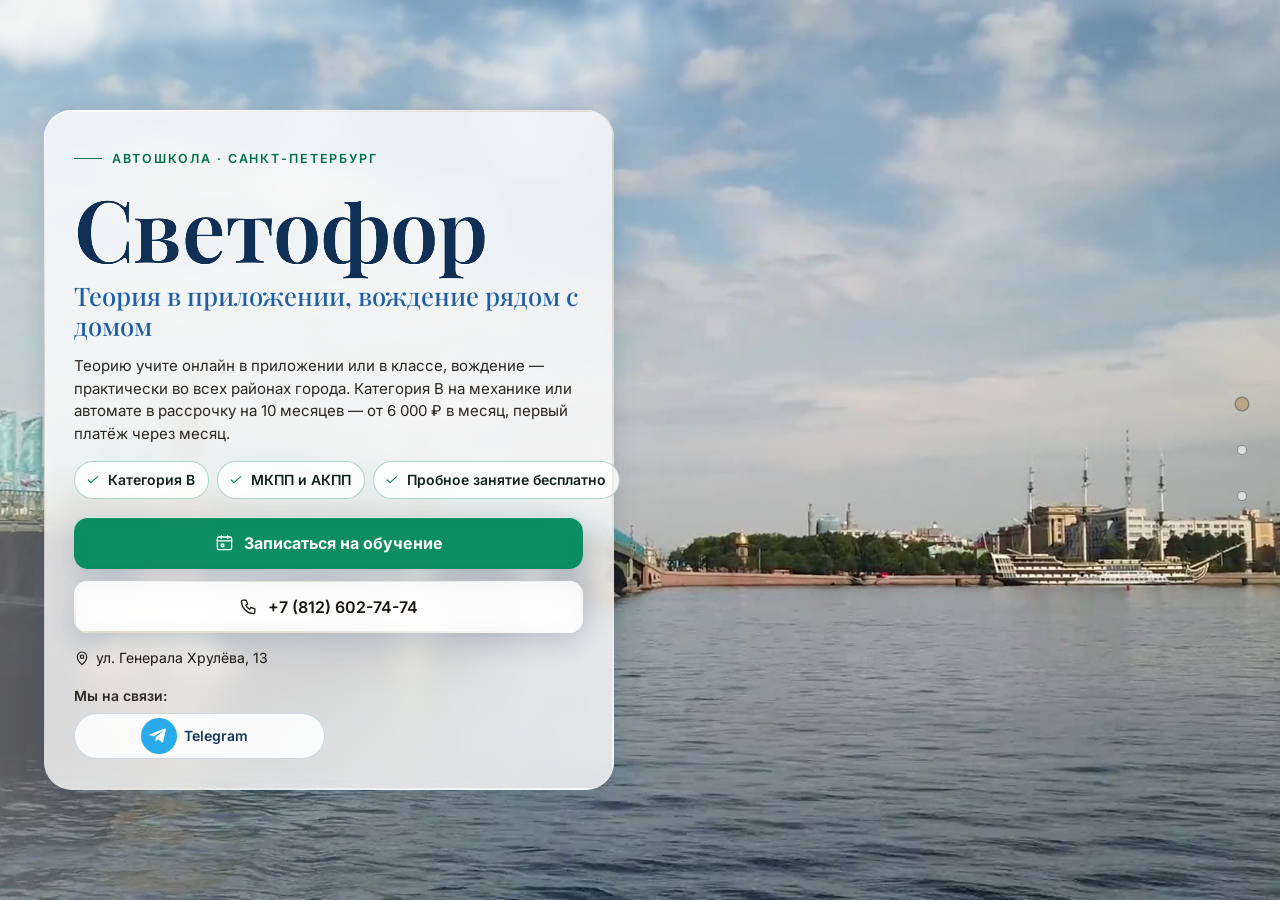
==== commit 9fedbcfd: "Счётчик заходов без cookies и без IP" ====
--- a/index.html
+++ b/index.html
@@ -1856,5 +1856,7 @@
 <script src="js/title-b.js" defer></script>
 <script src="js/fit-title.js" defer></script>
 <script src="js/diag.js?v=1"></script>
+<!-- visits-counter: заход на сайт школы; без cookies и хранилища, IP не сохраняется; ?k=1 — наш просмотр -->
+<script>(function(){try{var q=location.search,s=(location.pathname.split('/')[1]||'').toLowerCase();if(!s)return;var n=0,done=false,iv=setInterval(function(){if(done)return;if(document.visibilityState==='visible')n++;if(n<3)return;done=true;clearInterval(iv);var u='https://rinazolotareva.ru/vseti-api/avto-hit?s='+encodeURIComponent(s)+'&k='+(/[?&]k=1\b/.test(q)?1:0)+'&w='+(navigator.webdriver?1:0)+'&m='+(/Mobi|Android|iPhone|iPad/i.test(navigator.userAgent)?1:0);if(!(navigator.sendBeacon&&navigator.sendBeacon(u)))new Image().src=u;},1000);}catch(e){}})();</script>
 </body>
 </html>
